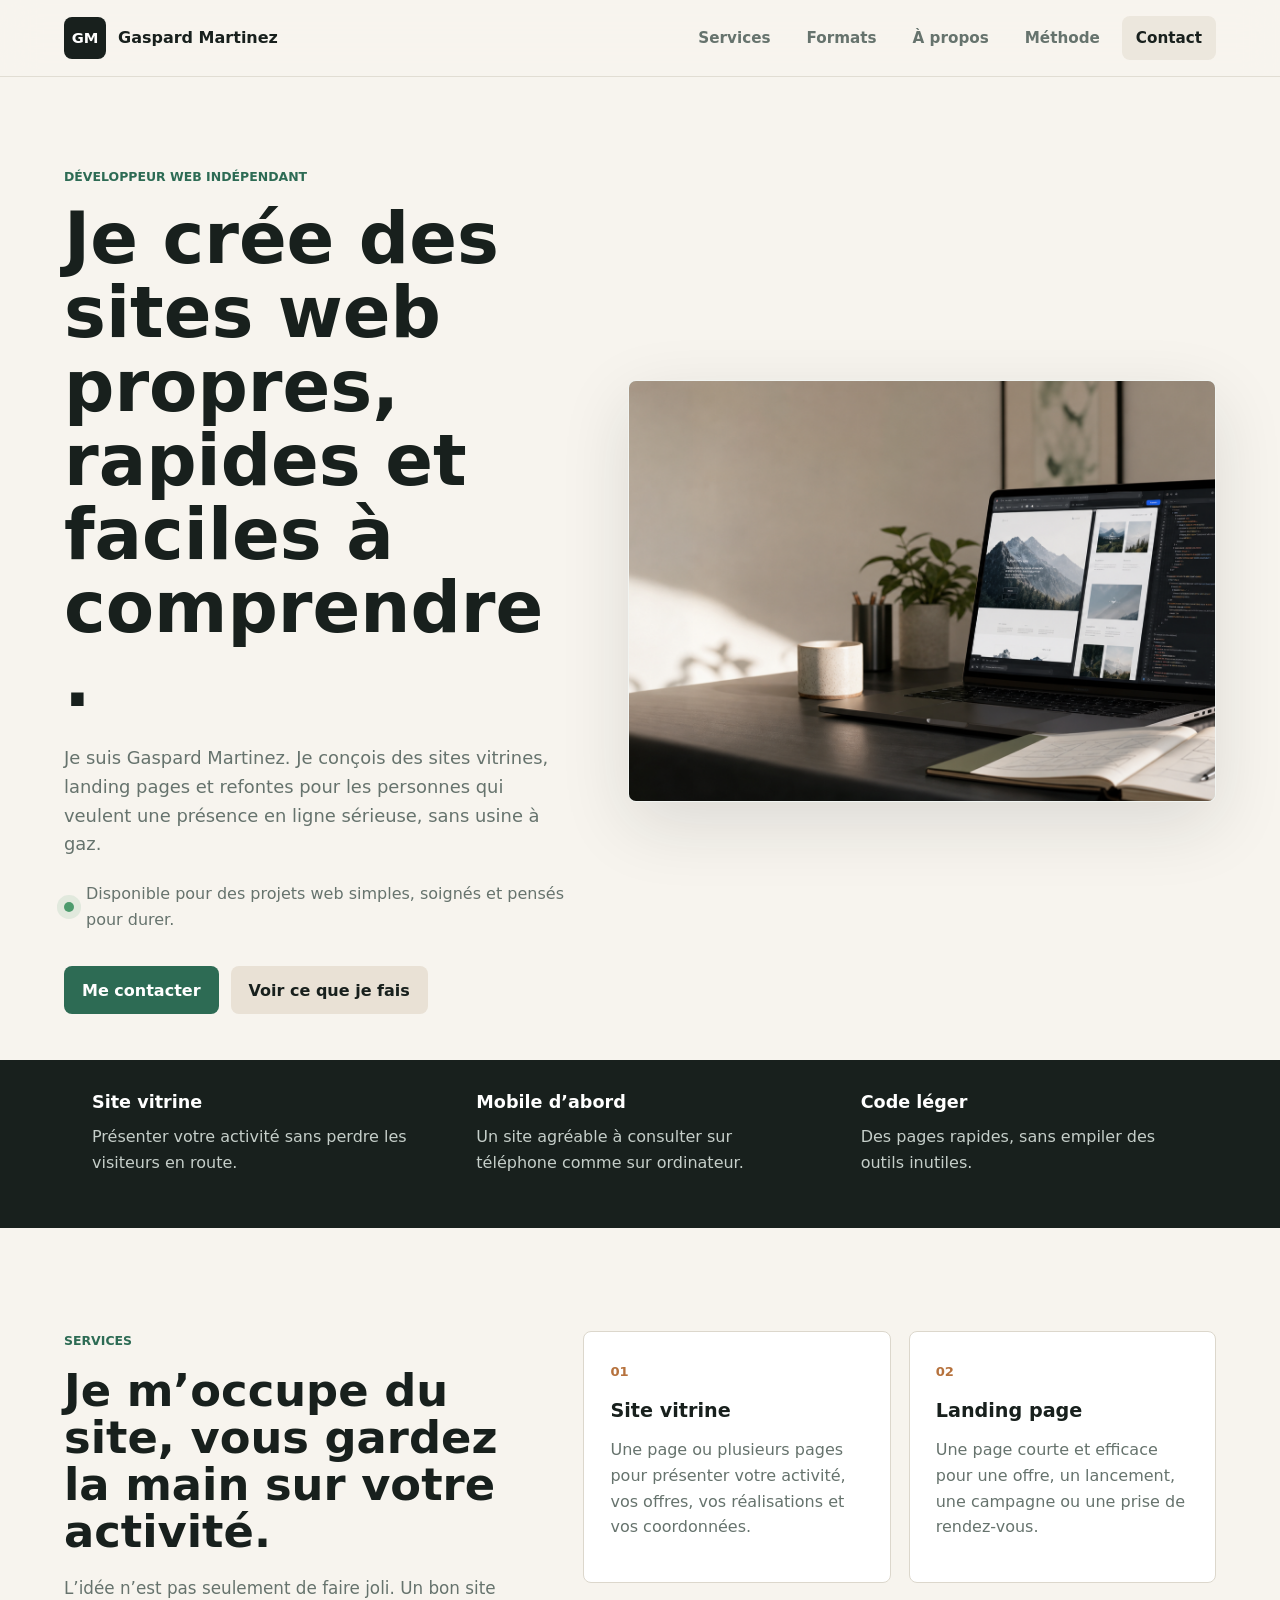
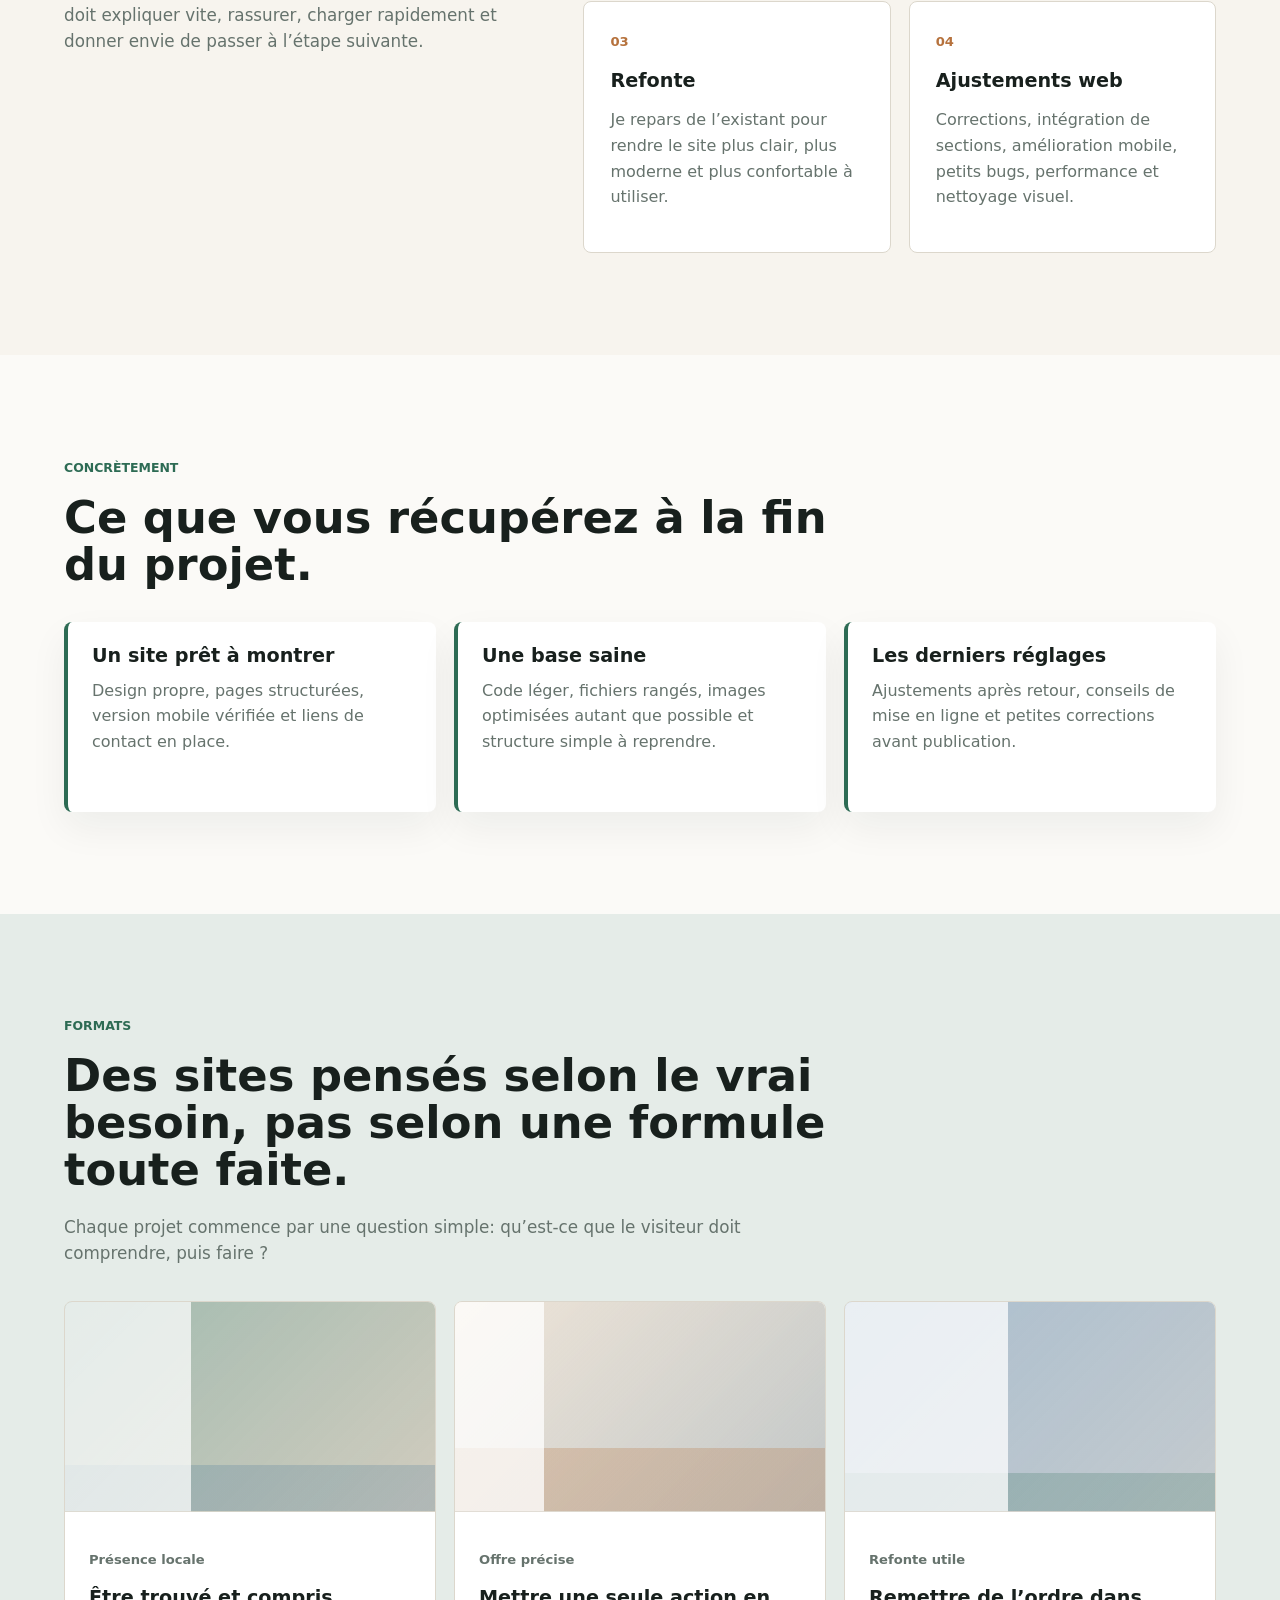
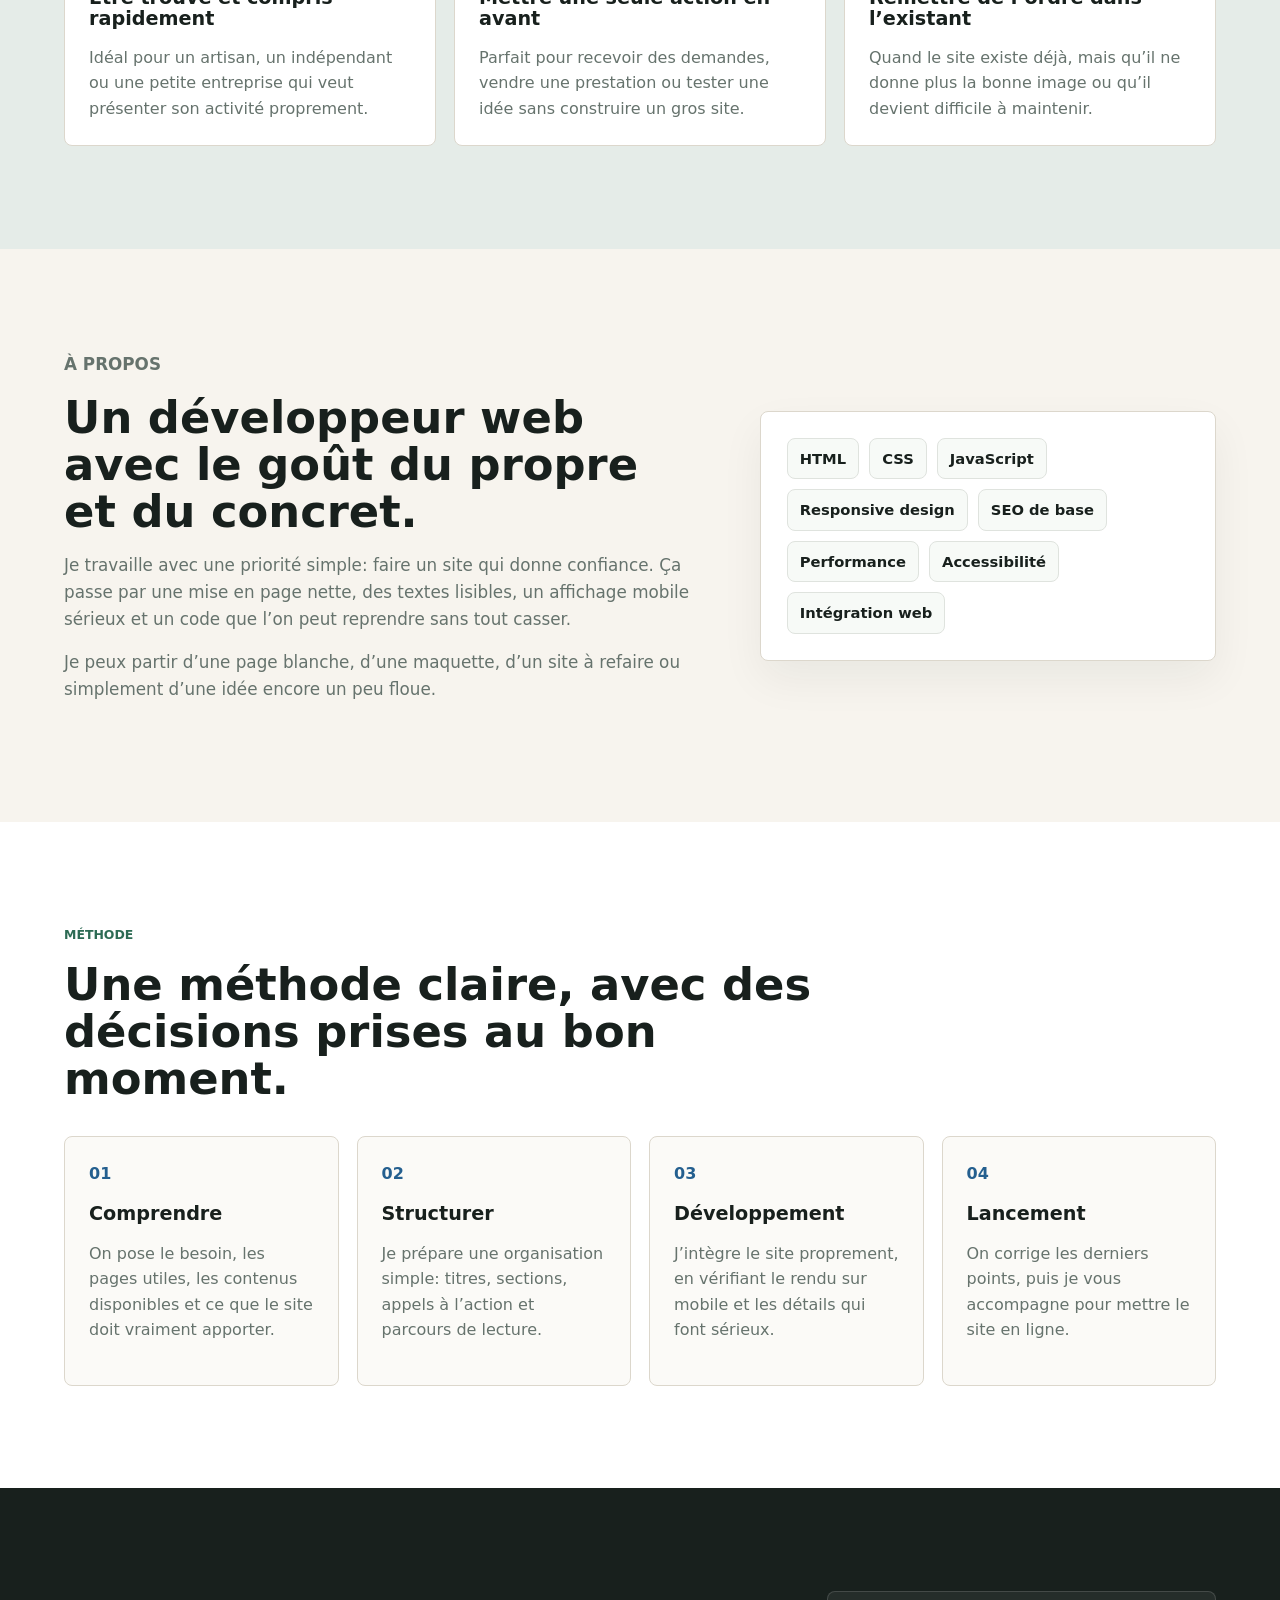
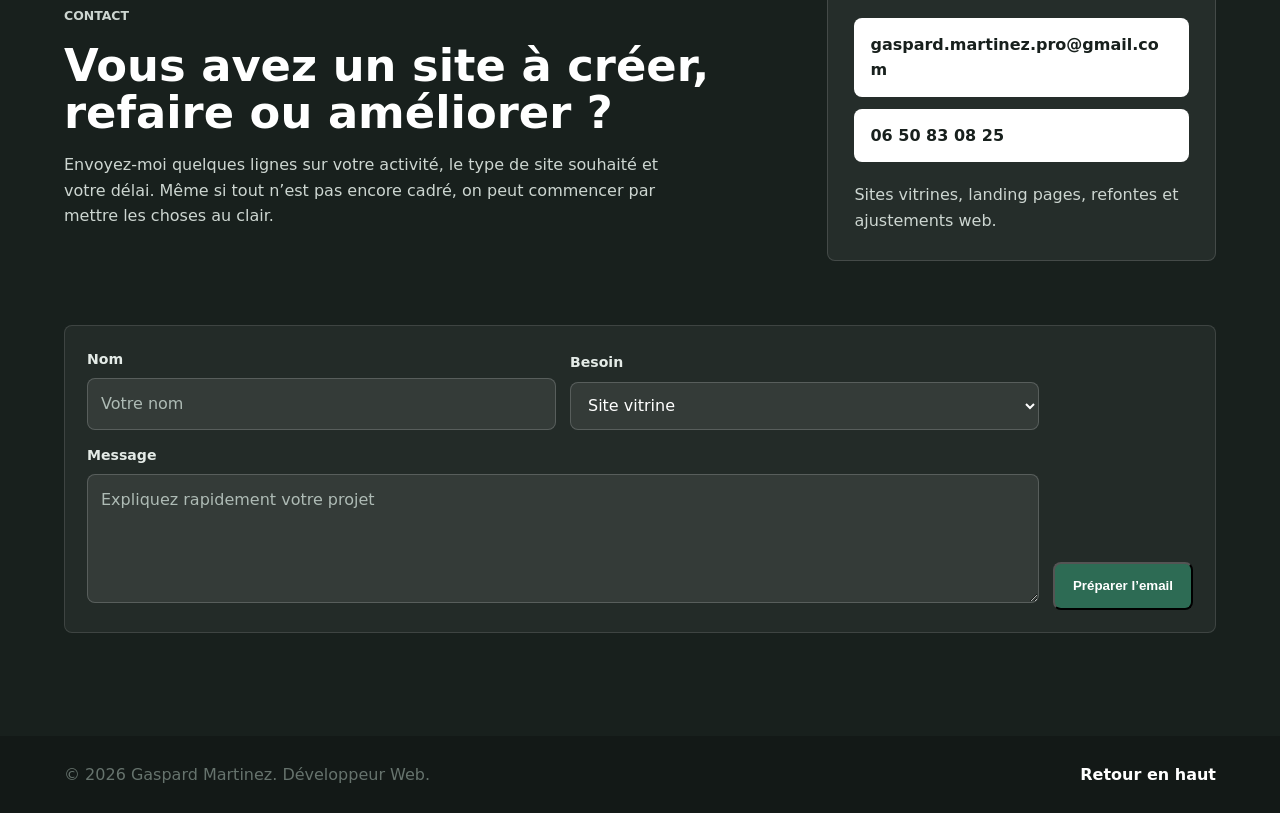
==== index.html @ bded9405 "Build polished portfolio site" ====
<!doctype html>
<html lang="fr">
  <head>
    <meta charset="utf-8" />
    <meta name="viewport" content="width=device-width, initial-scale=1" />
    <meta
      name="description"
      content="Gaspard Martinez, développeur web. Création de sites vitrines, landing pages et refontes de sites simples, rapides et soignés."
    />
    <meta name="theme-color" content="#18201d" />
    <meta property="og:title" content="Gaspard Martinez | Développeur Web" />
    <meta
      property="og:description"
      content="Création de sites vitrines, landing pages et refontes web propres, rapides et adaptées au mobile."
    />
    <meta property="og:type" content="website" />
    <meta property="og:image" content="assets/hero-workspace.png" />
    <title>Gaspard Martinez | Développeur Web</title>
    <link rel="icon" href="assets/favicon.svg" type="image/svg+xml" />
    <link rel="preload" href="assets/hero-workspace.png" as="image" />
    <link rel="stylesheet" href="styles.css" />
    <script type="application/ld+json">
      {
        "@context": "https://schema.org",
        "@type": "Person",
        "name": "Gaspard Martinez",
        "jobTitle": "Développeur web",
        "email": "gaspard.martinez.pro@gmail.com",
        "telephone": "+33650830825",
        "knowsAbout": ["Création de site web", "Site vitrine", "Landing page", "Refonte web", "Responsive design"]
      }
    </script>
  </head>
  <body>
    <a class="skip-link" href="#contenu">Aller au contenu</a>
    <header class="site-header" data-header>
      <a class="brand" href="#accueil" aria-label="Retour à l'accueil">
        <span class="brand-mark">GM</span>
        <span>Gaspard Martinez</span>
      </a>

      <button class="nav-toggle" type="button" aria-label="Ouvrir le menu" aria-expanded="false" data-nav-toggle>
        <span></span>
        <span></span>
      </button>

      <nav class="site-nav" data-nav>
        <a href="#services">Services</a>
        <a href="#formats">Formats</a>
        <a href="#apropos">À propos</a>
        <a href="#methode">Méthode</a>
        <a href="#contact">Contact</a>
      </nav>
    </header>

    <main id="contenu">
      <section class="hero" id="accueil">
        <div class="hero-content">
          <p class="eyebrow">Développeur web indépendant</p>
          <h1>Je crée des sites web propres, rapides et faciles à comprendre.</h1>
          <p class="hero-copy">
            Je suis Gaspard Martinez. Je conçois des sites vitrines, landing pages et refontes pour les personnes
            qui veulent une présence en ligne sérieuse, sans usine à gaz.
          </p>
          <div class="hero-note">
            <span></span>
            <p>Disponible pour des projets web simples, soignés et pensés pour durer.</p>
          </div>
          <div class="hero-actions" aria-label="Actions principales">
            <a class="button primary" href="mailto:gaspard.martinez.pro@gmail.com?subject=Projet%20de%20site%20web">Me contacter</a>
            <a class="button secondary" href="#services">Voir ce que je fais</a>
          </div>
        </div>

        <div class="hero-media" aria-label="Espace de travail web design">
          <img src="assets/hero-workspace.png" alt="Ordinateur affichant des maquettes de sites web modernes" />
        </div>
      </section>

      <section class="section intro-band" aria-label="Points forts">
        <div class="metric">
          <strong>Site vitrine</strong>
          <span>Présenter votre activité sans perdre les visiteurs en route.</span>
        </div>
        <div class="metric">
          <strong>Mobile d’abord</strong>
          <span>Un site agréable à consulter sur téléphone comme sur ordinateur.</span>
        </div>
        <div class="metric">
          <strong>Code léger</strong>
          <span>Des pages rapides, sans empiler des outils inutiles.</span>
        </div>
      </section>

      <section class="section split" id="services">
        <div>
          <p class="eyebrow">Services</p>
          <h2>Je m’occupe du site, vous gardez la main sur votre activité.</h2>
          <p class="section-copy">
            L’idée n’est pas seulement de faire joli. Un bon site doit expliquer vite, rassurer, charger rapidement
            et donner envie de passer à l’étape suivante.
          </p>
        </div>
        <div class="service-grid">
          <article class="card">
            <span class="card-number">01</span>
            <h3>Site vitrine</h3>
            <p>Une page ou plusieurs pages pour présenter votre activité, vos offres, vos réalisations et vos coordonnées.</p>
          </article>
          <article class="card">
            <span class="card-number">02</span>
            <h3>Landing page</h3>
            <p>Une page courte et efficace pour une offre, un lancement, une campagne ou une prise de rendez-vous.</p>
          </article>
          <article class="card">
            <span class="card-number">03</span>
            <h3>Refonte</h3>
            <p>Je repars de l’existant pour rendre le site plus clair, plus moderne et plus confortable à utiliser.</p>
          </article>
          <article class="card">
            <span class="card-number">04</span>
            <h3>Ajustements web</h3>
            <p>Corrections, intégration de sections, amélioration mobile, petits bugs, performance et nettoyage visuel.</p>
          </article>
        </div>
      </section>

      <section class="section deliverables-section" aria-label="Livrables">
        <div class="section-heading">
          <p class="eyebrow">Concrètement</p>
          <h2>Ce que vous récupérez à la fin du projet.</h2>
        </div>
        <div class="deliverables-grid">
          <article>
            <h3>Un site prêt à montrer</h3>
            <p>Design propre, pages structurées, version mobile vérifiée et liens de contact en place.</p>
          </article>
          <article>
            <h3>Une base saine</h3>
            <p>Code léger, fichiers rangés, images optimisées autant que possible et structure simple à reprendre.</p>
          </article>
          <article>
            <h3>Les derniers réglages</h3>
            <p>Ajustements après retour, conseils de mise en ligne et petites corrections avant publication.</p>
          </article>
        </div>
      </section>

      <section class="section projects-section" id="formats">
        <div class="section-heading">
          <p class="eyebrow">Formats</p>
          <h2>Des sites pensés selon le vrai besoin, pas selon une formule toute faite.</h2>
          <p class="section-copy">
            Chaque projet commence par une question simple: qu’est-ce que le visiteur doit comprendre, puis faire ?
          </p>
        </div>
        <div class="projects-grid">
          <article class="project-card">
            <div class="project-visual visual-site"></div>
            <div class="project-body">
              <p class="project-type">Présence locale</p>
              <h3>Être trouvé et compris rapidement</h3>
              <p>Idéal pour un artisan, un indépendant ou une petite entreprise qui veut présenter son activité proprement.</p>
            </div>
          </article>
          <article class="project-card">
            <div class="project-visual visual-shop"></div>
            <div class="project-body">
              <p class="project-type">Offre précise</p>
              <h3>Mettre une seule action en avant</h3>
              <p>Parfait pour recevoir des demandes, vendre une prestation ou tester une idée sans construire un gros site.</p>
            </div>
          </article>
          <article class="project-card">
            <div class="project-visual visual-redesign"></div>
            <div class="project-body">
              <p class="project-type">Refonte utile</p>
              <h3>Remettre de l’ordre dans l’existant</h3>
              <p>Quand le site existe déjà, mais qu’il ne donne plus la bonne image ou qu’il devient difficile à maintenir.</p>
            </div>
          </article>
        </div>
      </section>

      <section class="section about-section" id="apropos">
        <div class="about-copy">
          <p class="eyebrow">À propos</p>
          <h2>Un développeur web avec le goût du propre et du concret.</h2>
          <p>
            Je travaille avec une priorité simple: faire un site qui donne confiance. Ça passe par une mise en page
            nette, des textes lisibles, un affichage mobile sérieux et un code que l’on peut reprendre sans tout casser.
          </p>
          <p>
            Je peux partir d’une page blanche, d’une maquette, d’un site à refaire ou simplement d’une idée encore un peu floue.
          </p>
        </div>
        <div class="skills-panel" aria-label="Compétences web">
          <span>HTML</span>
          <span>CSS</span>
          <span>JavaScript</span>
          <span>Responsive design</span>
          <span>SEO de base</span>
          <span>Performance</span>
          <span>Accessibilité</span>
          <span>Intégration web</span>
        </div>
      </section>

      <section class="section process" id="methode">
        <div class="section-heading">
          <p class="eyebrow">Méthode</p>
          <h2>Une méthode claire, avec des décisions prises au bon moment.</h2>
        </div>
        <ol class="timeline">
          <li>
            <span>01</span>
            <div>
              <h3>Comprendre</h3>
              <p>On pose le besoin, les pages utiles, les contenus disponibles et ce que le site doit vraiment apporter.</p>
            </div>
          </li>
          <li>
            <span>02</span>
            <div>
              <h3>Structurer</h3>
              <p>Je prépare une organisation simple: titres, sections, appels à l’action et parcours de lecture.</p>
            </div>
          </li>
          <li>
            <span>03</span>
            <div>
              <h3>Développement</h3>
              <p>J’intègre le site proprement, en vérifiant le rendu sur mobile et les détails qui font sérieux.</p>
            </div>
          </li>
          <li>
            <span>04</span>
            <div>
              <h3>Lancement</h3>
              <p>On corrige les derniers points, puis je vous accompagne pour mettre le site en ligne.</p>
            </div>
          </li>
        </ol>
      </section>

      <section class="contact-section" id="contact">
        <div class="contact-copy">
          <p class="eyebrow">Contact</p>
          <h2>Vous avez un site à créer, refaire ou améliorer ?</h2>
          <p>
            Envoyez-moi quelques lignes sur votre activité, le type de site souhaité et votre délai. Même si tout n’est pas encore
            cadré, on peut commencer par mettre les choses au clair.
          </p>
        </div>
        <div class="contact-panel">
          <a href="mailto:gaspard.martinez.pro@gmail.com?subject=Projet%20de%20site%20web">gaspard.martinez.pro@gmail.com</a>
          <a href="tel:+33650830825">06 50 83 08 25</a>
          <p>Sites vitrines, landing pages, refontes et ajustements web.</p>
        </div>
        <form class="brief-form" data-brief-form>
          <div>
            <label for="brief-name">Nom</label>
            <input id="brief-name" name="name" type="text" autocomplete="name" placeholder="Votre nom" />
          </div>
          <div>
            <label for="brief-type">Besoin</label>
            <select id="brief-type" name="type">
              <option value="Site vitrine">Site vitrine</option>
              <option value="Landing page">Landing page</option>
              <option value="Refonte">Refonte</option>
              <option value="Ajustements web">Ajustements web</option>
            </select>
          </div>
          <div class="form-wide">
            <label for="brief-message">Message</label>
            <textarea id="brief-message" name="message" rows="4" placeholder="Expliquez rapidement votre projet"></textarea>
          </div>
          <button class="button primary" type="submit">Préparer l’email</button>
        </form>
      </section>
    </main>

    <footer class="site-footer">
      <p>© 2026 Gaspard Martinez. Développeur Web.</p>
      <a href="#accueil">Retour en haut</a>
    </footer>

    <script src="script.js"></script>
  </body>
</html>
---- styles.css ----
:root {
  --ink: #18201d;
  --muted: #66736d;
  --soft-muted: #8a958f;
  --paper: #f7f4ee;
  --surface: #ffffff;
  --line: #dcd7cc;
  --green: #2d6b54;
  --blue: #245f8f;
  --copper: #b6723d;
  --shadow: 0 22px 70px rgba(24, 32, 29, 0.12);
}

* {
  box-sizing: border-box;
}

html {
  scroll-behavior: smooth;
}

body {
  margin: 0;
  background: var(--paper);
  color: var(--ink);
  font-family:
    Inter, ui-sans-serif, system-ui, -apple-system, BlinkMacSystemFont, "Segoe UI", sans-serif;
  line-height: 1.6;
}

body.nav-open {
  overflow: hidden;
}

.skip-link {
  position: fixed;
  left: 16px;
  top: 12px;
  z-index: 100;
  padding: 10px 14px;
  border-radius: 8px;
  color: #fff;
  background: var(--ink);
  font-weight: 800;
  transform: translateY(-140%);
}

.skip-link:focus {
  transform: translateY(0);
}

img {
  display: block;
  max-width: 100%;
}

a {
  color: inherit;
  text-decoration: none;
}

.site-header {
  position: sticky;
  top: 0;
  z-index: 20;
  display: flex;
  align-items: center;
  justify-content: space-between;
  min-height: 74px;
  padding: 16px clamp(20px, 5vw, 72px);
  background: rgba(247, 244, 238, 0.88);
  border-bottom: 1px solid rgba(220, 215, 204, 0.8);
  backdrop-filter: blur(18px);
}

.brand,
.site-nav,
.hero-actions,
.contact-panel {
  display: flex;
  align-items: center;
}

.brand {
  gap: 12px;
  font-weight: 800;
}

.brand-mark {
  display: grid;
  place-items: center;
  width: 42px;
  height: 42px;
  color: #fff;
  background: var(--ink);
  border-radius: 8px;
  font-size: 0.92rem;
}

.site-nav {
  gap: 8px;
}

.site-nav a {
  padding: 10px 14px;
  border-radius: 8px;
  color: var(--muted);
  font-weight: 700;
  font-size: 0.95rem;
}

.site-nav a:hover,
.site-nav a.is-active {
  color: var(--ink);
  background: #ece7dd;
}

.nav-toggle {
  display: none;
  width: 44px;
  height: 44px;
  border: 1px solid var(--line);
  border-radius: 8px;
  background: var(--surface);
  cursor: pointer;
}

.nav-toggle span {
  display: block;
  width: 18px;
  height: 2px;
  margin: 5px auto;
  background: var(--ink);
}

.hero {
  display: grid;
  grid-template-columns: minmax(0, 0.92fr) minmax(340px, 1.08fr);
  gap: clamp(28px, 5vw, 72px);
  align-items: center;
  min-height: calc(100vh - 74px);
  padding: clamp(42px, 7vw, 92px) clamp(20px, 5vw, 72px) 46px;
}

.hero-content {
  max-width: 760px;
}

.eyebrow {
  margin: 0 0 16px;
  color: var(--green);
  font-size: 0.78rem;
  font-weight: 900;
  letter-spacing: 0;
  text-transform: uppercase;
}

h1,
h2,
h3,
p {
  overflow-wrap: anywhere;
}

h1,
h2,
h3 {
  margin: 0;
  line-height: 1.05;
}

h1 {
  max-width: 760px;
  font-size: clamp(2.35rem, 5.5vw, 5.65rem);
}

h2 {
  font-size: clamp(2rem, 3.5vw, 3.65rem);
}

h3 {
  font-size: 1.2rem;
}

.hero-copy {
  max-width: 640px;
  margin: 24px 0 0;
  color: var(--muted);
  font-size: 1.12rem;
}

.hero-note {
  display: flex;
  align-items: center;
  gap: 12px;
  max-width: 560px;
  margin-top: 22px;
  color: var(--muted);
}

.hero-note span {
  flex: 0 0 auto;
  width: 10px;
  height: 10px;
  border-radius: 50%;
  background: #4d9b6d;
  box-shadow: 0 0 0 7px rgba(77, 155, 109, 0.13);
}

.hero-note p {
  margin: 0;
}

.hero-actions {
  flex-wrap: wrap;
  gap: 12px;
  margin-top: 34px;
}

.button {
  display: inline-flex;
  align-items: center;
  justify-content: center;
  min-height: 48px;
  padding: 13px 18px;
  border-radius: 8px;
  font-weight: 800;
  line-height: 1.2;
}

.button.primary {
  color: #fff;
  background: var(--green);
}

.button.secondary {
  color: var(--ink);
  background: #e9e1d5;
}

.button:hover {
  transform: translateY(-1px);
}

.button:focus-visible,
.site-nav a:focus-visible,
.contact-panel a:focus-visible,
.site-footer a:focus-visible,
.nav-toggle:focus-visible {
  outline: 3px solid rgba(36, 95, 143, 0.45);
  outline-offset: 3px;
}

.hero-media {
  position: relative;
  overflow: hidden;
  min-height: 420px;
  border: 1px solid rgba(255, 255, 255, 0.68);
  border-radius: 8px;
  box-shadow: var(--shadow);
  background: #d5ddd3;
}

.hero-media img {
  width: 100%;
  height: 100%;
  min-height: 420px;
  object-fit: cover;
}

.section {
  padding: clamp(64px, 8vw, 112px) clamp(20px, 5vw, 72px);
}

.intro-band {
  display: grid;
  grid-template-columns: repeat(3, 1fr);
  gap: 1px;
  padding-top: 0;
  padding-bottom: 0;
  background: var(--ink);
}

.metric {
  min-height: 168px;
  padding: 28px;
  background: var(--ink);
  color: #fff;
}

.metric strong {
  display: block;
  margin-bottom: 8px;
  font-size: 1.1rem;
}

.metric span {
  color: #c5cec9;
}

.split {
  display: grid;
  grid-template-columns: minmax(0, 0.72fr) minmax(0, 1fr);
  gap: clamp(28px, 5vw, 76px);
  align-items: start;
}

.section-copy {
  max-width: 680px;
  margin: 20px 0 0;
  color: var(--muted);
  font-size: 1.05rem;
}

.service-grid,
.projects-grid {
  display: grid;
  gap: 18px;
}

.service-grid {
  grid-template-columns: repeat(2, minmax(0, 1fr));
}

.card,
.project-card {
  border: 1px solid var(--line);
  border-radius: 8px;
  background: var(--surface);
}

.card {
  min-height: 230px;
  padding: 26px;
  transition:
    transform 180ms ease,
    border-color 180ms ease,
    box-shadow 180ms ease;
}

.card:hover,
.project-card:hover {
  transform: translateY(-3px);
  border-color: rgba(45, 107, 84, 0.28);
  box-shadow: 0 18px 44px rgba(24, 32, 29, 0.08);
}

.card-number,
.project-type {
  color: var(--copper);
  font-size: 0.82rem;
  font-weight: 900;
}

.card h3,
.timeline h3,
.project-card h3 {
  margin-top: 18px;
}

.card p,
.project-card p,
.timeline p,
.contact-copy p,
.contact-panel p {
  color: var(--muted);
}

.section-heading {
  max-width: 820px;
  margin-bottom: 34px;
}

.projects-section {
  background: #e5ece8;
}

.deliverables-section {
  background: #fbfaf7;
}

.deliverables-grid {
  display: grid;
  grid-template-columns: repeat(3, minmax(0, 1fr));
  gap: 18px;
}

.deliverables-grid article {
  min-height: 190px;
  padding: 24px;
  border-left: 4px solid var(--green);
  border-radius: 8px;
  background: var(--surface);
  box-shadow: 0 16px 38px rgba(24, 32, 29, 0.06);
}

.deliverables-grid h3 {
  margin-bottom: 12px;
}

.deliverables-grid p {
  margin: 0;
  color: var(--muted);
}

.projects-grid {
  grid-template-columns: repeat(3, minmax(0, 1fr));
}

.project-card {
  overflow: hidden;
  transition:
    transform 180ms ease,
    border-color 180ms ease,
    box-shadow 180ms ease;
}

.project-visual {
  min-height: 210px;
  border-bottom: 1px solid rgba(220, 215, 204, 0.78);
  background-color: #d7e0db;
  background-image:
    linear-gradient(90deg, rgba(255, 255, 255, 0.72) 0 34%, transparent 34%),
    linear-gradient(0deg, rgba(36, 95, 143, 0.18) 0 22%, transparent 22%),
    linear-gradient(135deg, rgba(45, 107, 84, 0.32), rgba(182, 114, 61, 0.18));
}

.visual-shop {
  background-color: #efe5d8;
  background-image:
    linear-gradient(90deg, rgba(255, 255, 255, 0.76) 0 24%, transparent 24%),
    linear-gradient(0deg, rgba(182, 114, 61, 0.26) 0 30%, transparent 30%),
    linear-gradient(135deg, rgba(239, 229, 216, 0.7), rgba(36, 95, 143, 0.22));
}

.visual-redesign {
  background-color: #dce2e7;
  background-image:
    linear-gradient(90deg, rgba(255, 255, 255, 0.75) 0 44%, transparent 44%),
    linear-gradient(0deg, rgba(45, 107, 84, 0.22) 0 18%, transparent 18%),
    linear-gradient(135deg, rgba(36, 95, 143, 0.28), rgba(24, 32, 29, 0.12));
}

.project-body {
  padding: 24px;
}

.project-body p {
  margin-bottom: 0;
}

.about-section {
  display: grid;
  grid-template-columns: minmax(0, 0.9fr) minmax(320px, 0.65fr);
  gap: clamp(28px, 5vw, 76px);
  align-items: center;
  background: var(--paper);
}

.about-copy p {
  max-width: 760px;
  color: var(--muted);
  font-size: 1.05rem;
}

.skills-panel {
  display: flex;
  flex-wrap: wrap;
  gap: 10px;
  align-content: flex-start;
  padding: 26px;
  border: 1px solid var(--line);
  border-radius: 8px;
  background: var(--surface);
  box-shadow: 0 18px 44px rgba(24, 32, 29, 0.06);
}

.skills-panel span {
  display: inline-flex;
  align-items: center;
  min-height: 38px;
  padding: 8px 12px;
  border: 1px solid #dfe3de;
  border-radius: 8px;
  color: var(--ink);
  background: #f7faf7;
  font-weight: 800;
  font-size: 0.92rem;
}

.process {
  background: var(--surface);
}

.timeline {
  display: grid;
  grid-template-columns: repeat(4, 1fr);
  gap: 18px;
  padding: 0;
  margin: 0;
  list-style: none;
}

.timeline li {
  min-height: 250px;
  padding: 24px;
  border: 1px solid var(--line);
  border-radius: 8px;
  background: #fbfaf7;
}

.timeline span {
  color: var(--blue);
  font-weight: 900;
}

.contact-section {
  display: grid;
  grid-template-columns: minmax(0, 0.9fr) minmax(320px, 0.5fr);
  gap: clamp(28px, 5vw, 72px);
  align-items: center;
  padding: clamp(64px, 8vw, 112px) clamp(20px, 5vw, 72px);
  color: #fff;
  background: var(--ink);
}

.contact-copy h2 {
  max-width: 760px;
}

.contact-copy p {
  max-width: 640px;
  color: #cdd6d1;
}

.contact-panel {
  flex-direction: column;
  align-items: stretch;
  gap: 12px;
  padding: 26px;
  border: 1px solid rgba(255, 255, 255, 0.14);
  border-radius: 8px;
  background: rgba(255, 255, 255, 0.06);
}

.contact-panel a {
  display: block;
  padding: 14px 16px;
  border-radius: 8px;
  background: #fff;
  color: var(--ink);
  font-weight: 900;
  overflow-wrap: anywhere;
  transition:
    transform 180ms ease,
    background 180ms ease;
}

.contact-panel a:hover {
  transform: translateX(3px);
  background: #eef5f0;
}

.contact-panel p {
  margin: 8px 0 0;
  color: #cdd6d1;
}

.brief-form {
  grid-column: 1 / -1;
  display: grid;
  grid-template-columns: minmax(0, 1fr) minmax(0, 1fr) auto;
  gap: 14px;
  align-items: end;
  padding: 22px;
  border: 1px solid rgba(255, 255, 255, 0.12);
  border-radius: 8px;
  background: rgba(255, 255, 255, 0.05);
}

.brief-form label {
  display: block;
  margin-bottom: 8px;
  color: #e4ebe7;
  font-size: 0.88rem;
  font-weight: 800;
}

.brief-form input,
.brief-form select,
.brief-form textarea {
  width: 100%;
  min-height: 48px;
  padding: 12px 13px;
  border: 1px solid rgba(255, 255, 255, 0.18);
  border-radius: 8px;
  color: #fff;
  background: rgba(255, 255, 255, 0.08);
  font: inherit;
}

.brief-form select option {
  color: var(--ink);
}

.brief-form textarea {
  resize: vertical;
}

.brief-form input::placeholder,
.brief-form textarea::placeholder {
  color: #aebbb5;
}

.brief-form input:focus,
.brief-form select:focus,
.brief-form textarea:focus {
  outline: 3px solid rgba(77, 155, 109, 0.38);
  outline-offset: 2px;
}

.form-wide {
  grid-column: 1 / 3;
}

.site-footer {
  display: flex;
  justify-content: space-between;
  gap: 18px;
  padding: 26px clamp(20px, 5vw, 72px);
  color: var(--muted);
  background: #131917;
}

.site-footer p {
  margin: 0;
}

.site-footer a {
  color: #fff;
  font-weight: 800;
}

@media (max-width: 980px) {
  .hero,
  .split,
  .about-section,
  .contact-section {
    grid-template-columns: 1fr;
  }

  .hero {
    min-height: auto;
  }

  .hero-media {
    min-height: 340px;
  }

  .hero-media img {
    min-height: 340px;
  }

  .intro-band,
  .projects-grid,
  .deliverables-grid,
  .timeline {
    grid-template-columns: 1fr;
  }

  .about-section {
    align-items: start;
  }
}

@media (max-width: 760px) {
  .site-header {
    min-height: 68px;
  }

  .nav-toggle {
    display: block;
  }

  .site-nav {
    position: fixed;
    inset: 68px 16px auto;
    display: grid;
    gap: 6px;
    padding: 12px;
    border: 1px solid var(--line);
    border-radius: 8px;
    background: var(--surface);
    box-shadow: var(--shadow);
    transform: translateY(-12px);
    opacity: 0;
    pointer-events: none;
  }

  body.nav-open .site-nav {
    transform: translateY(0);
    opacity: 1;
    pointer-events: auto;
  }

  .site-nav a {
    padding: 13px 14px;
  }

  .service-grid {
    grid-template-columns: 1fr;
  }

  .hero {
    padding-top: 34px;
  }

  h1 {
    font-size: 2.55rem;
  }

  h2 {
    font-size: 2.05rem;
  }

  .site-footer {
    flex-direction: column;
  }

  .contact-panel {
    padding: 18px;
  }

  .brief-form {
    grid-template-columns: 1fr;
  }

  .form-wide {
    grid-column: auto;
  }
}

@media (prefers-reduced-motion: reduce) {
  *,
  *::before,
  *::after {
    scroll-behavior: auto !important;
    transition: none !important;
  }
}
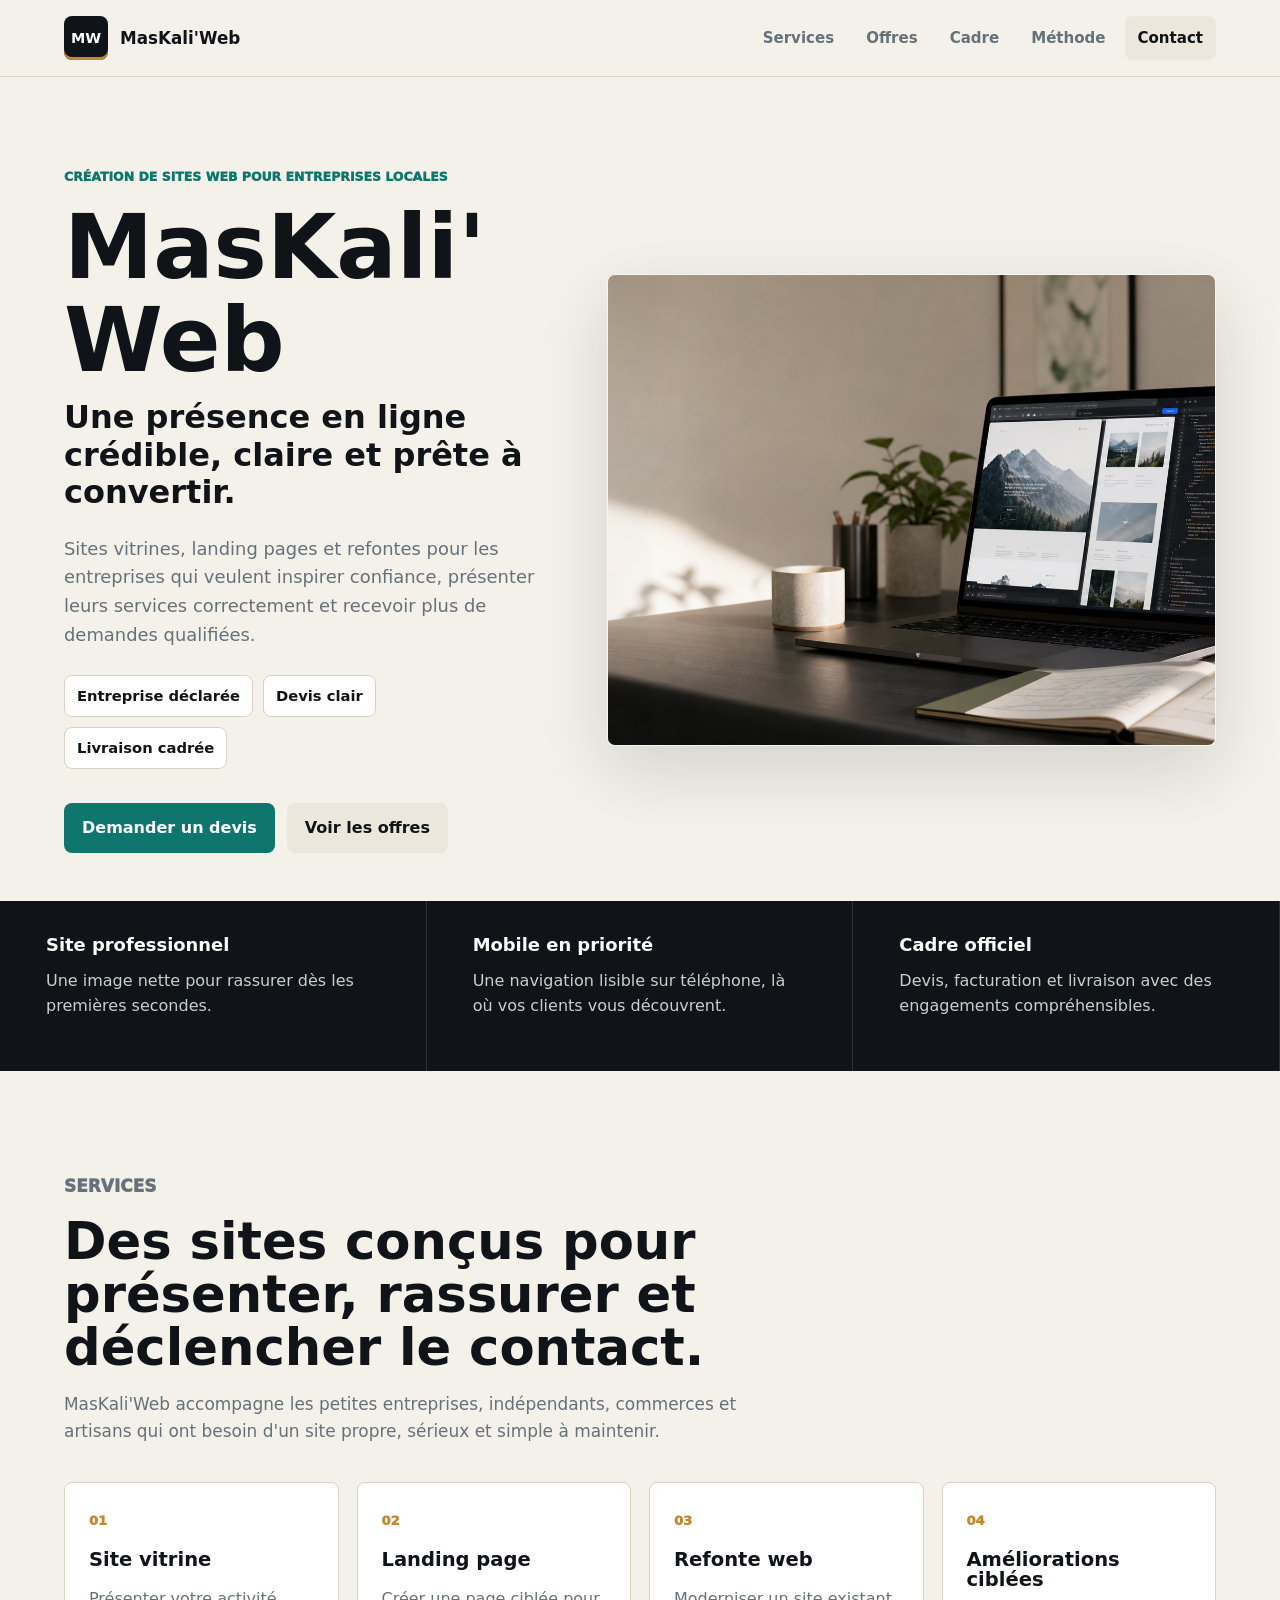
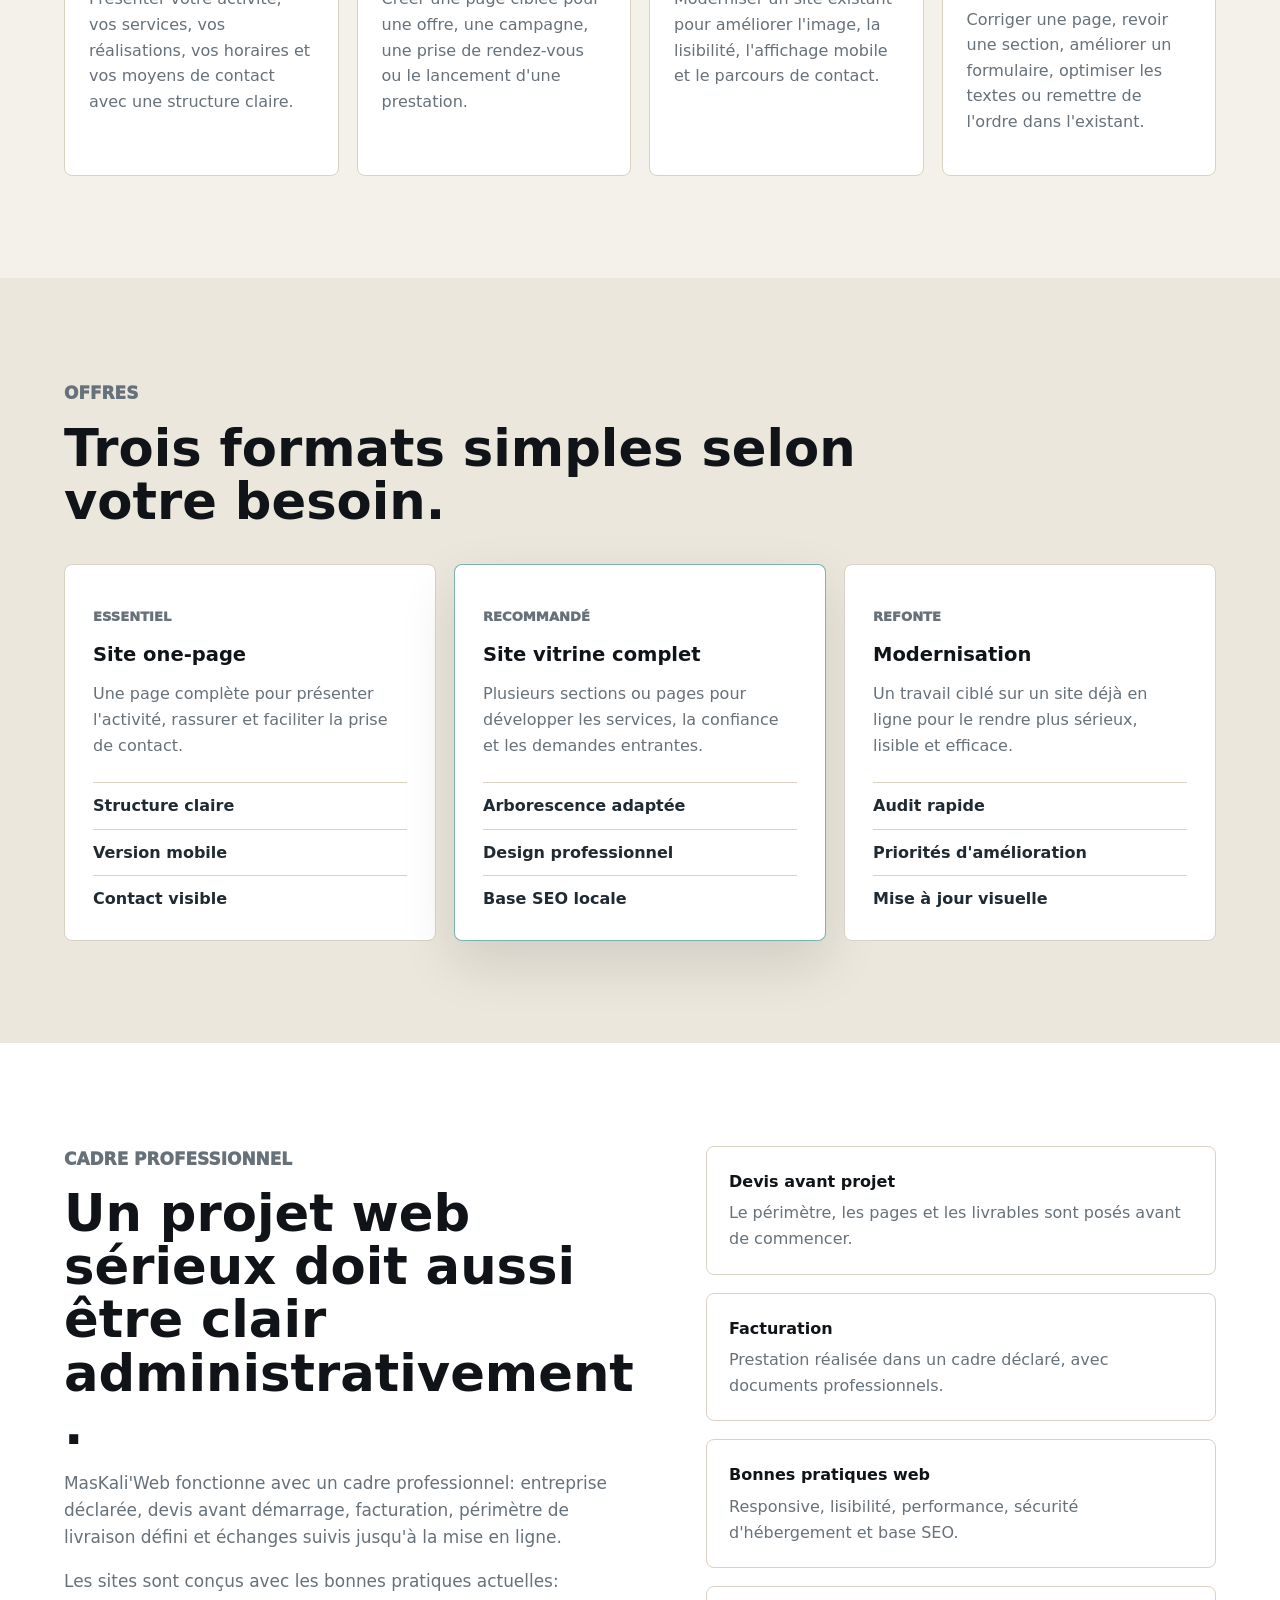
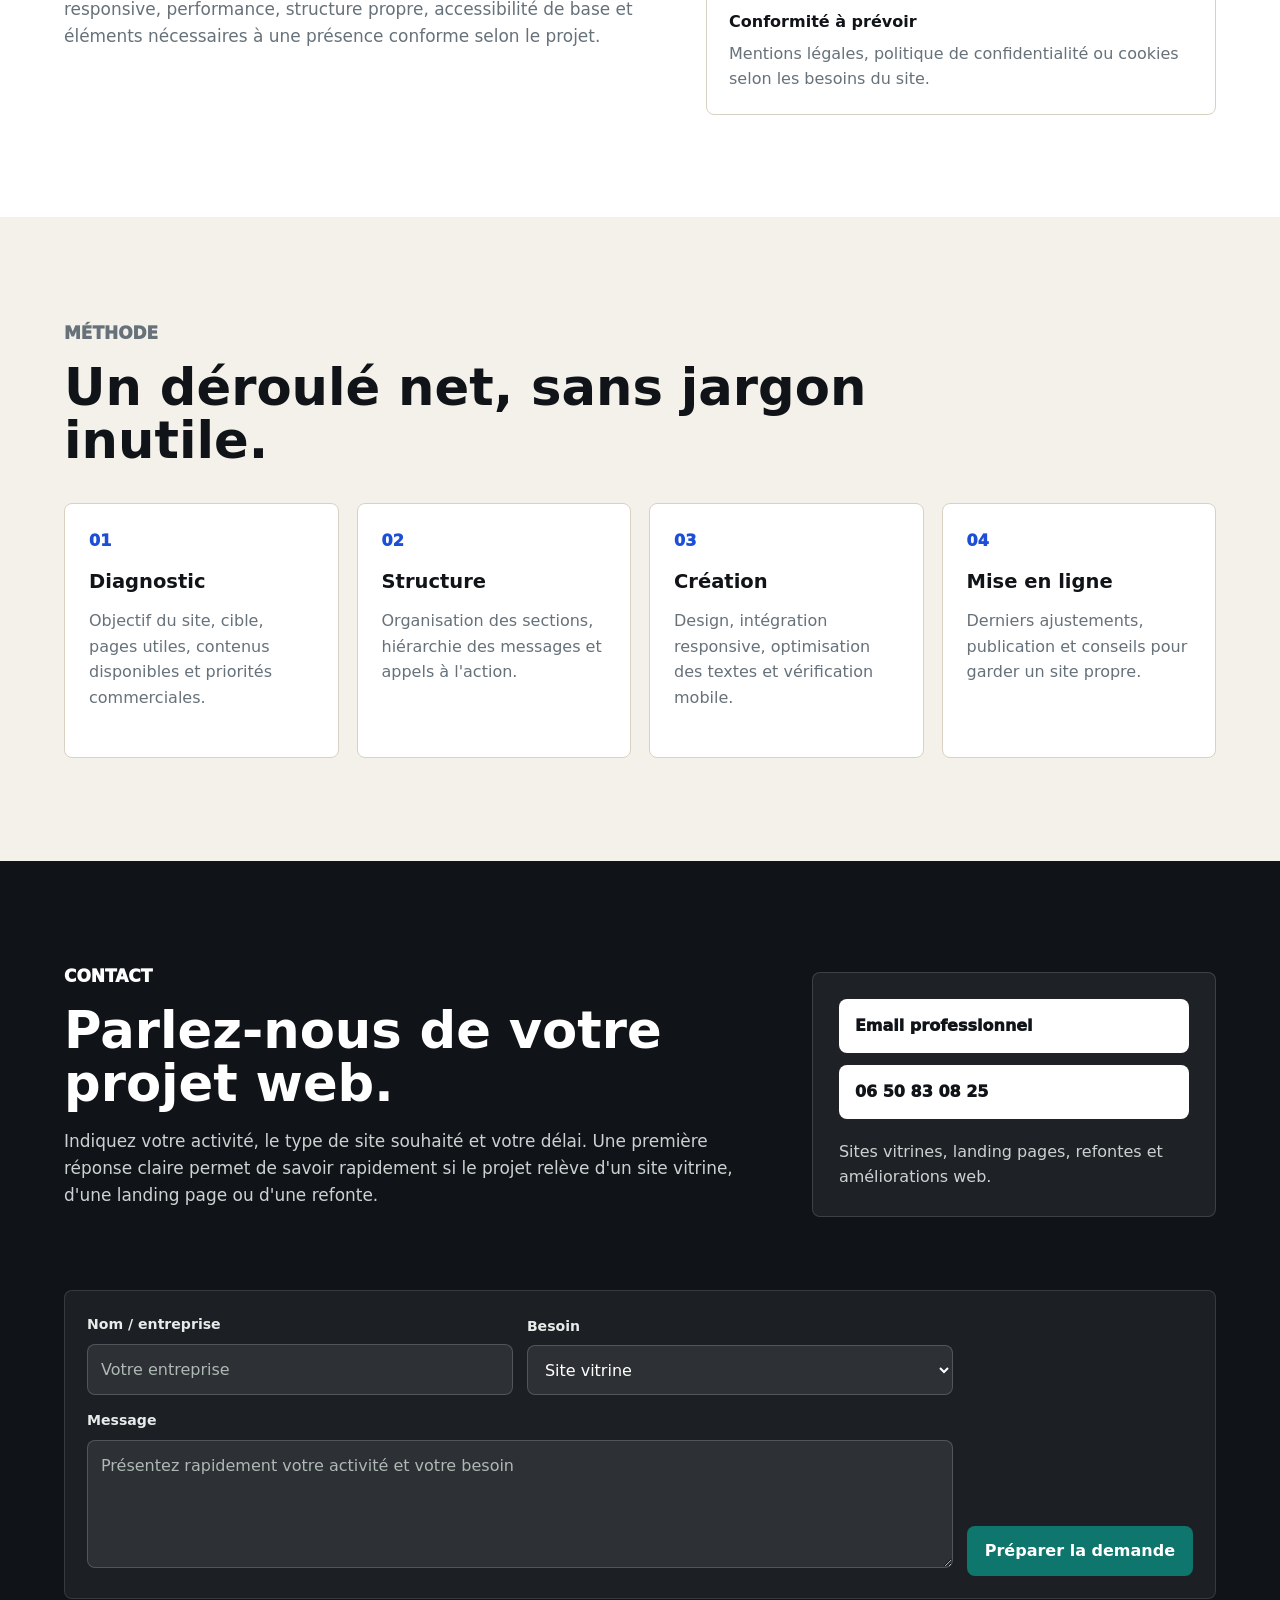
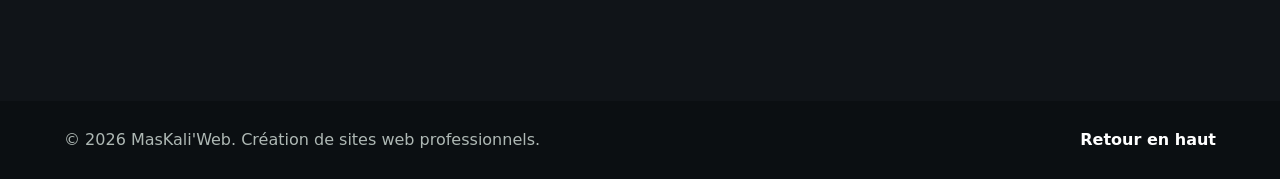
==== commit d7769a7d: "Rebrand site as MasKali Web" ====
--- a/index.html
+++ b/index.html
@@ -5,38 +5,40 @@
     <meta name="viewport" content="width=device-width, initial-scale=1" />
     <meta
       name="description"
-      content="Gaspard Martinez, développeur web. Création de sites vitrines, landing pages et refontes de sites simples, rapides et soignés."
+      content="MasKali'Web accompagne les petites entreprises dans la création de sites vitrines, landing pages et refontes web professionnelles."
     />
-    <meta name="theme-color" content="#18201d" />
-    <meta property="og:title" content="Gaspard Martinez | Développeur Web" />
+    <meta name="theme-color" content="#101418" />
+    <meta property="og:title" content="MasKali'Web | Création de sites web professionnels" />
     <meta
       property="og:description"
-      content="Création de sites vitrines, landing pages et refontes web propres, rapides et adaptées au mobile."
+      content="Sites vitrines, landing pages et refontes web pour entreprises locales, avec un cadre professionnel clair."
     />
     <meta property="og:type" content="website" />
     <meta property="og:image" content="assets/hero-workspace.png" />
-    <title>Gaspard Martinez | Développeur Web</title>
+    <title>MasKali'Web | Création de sites web professionnels</title>
     <link rel="icon" href="assets/favicon.svg" type="image/svg+xml" />
     <link rel="preload" href="assets/hero-workspace.png" as="image" />
     <link rel="stylesheet" href="styles.css" />
     <script type="application/ld+json">
       {
         "@context": "https://schema.org",
-        "@type": "Person",
-        "name": "Gaspard Martinez",
-        "jobTitle": "Développeur web",
+        "@type": "Organization",
+        "name": "MasKali'Web",
         "email": "gaspard.martinez.pro@gmail.com",
         "telephone": "+33650830825",
-        "knowsAbout": ["Création de site web", "Site vitrine", "Landing page", "Refonte web", "Responsive design"]
+        "areaServed": "France",
+        "description": "Création de sites vitrines, landing pages et refontes web pour petites entreprises.",
+        "sameAs": ["https://maskaliii.github.io/gaspard-martinez-portfolio/"]
       }
     </script>
   </head>
   <body>
     <a class="skip-link" href="#contenu">Aller au contenu</a>
+
     <header class="site-header" data-header>
-      <a class="brand" href="#accueil" aria-label="Retour à l'accueil">
-        <span class="brand-mark">GM</span>
-        <span>Gaspard Martinez</span>
+      <a class="brand" href="#accueil" aria-label="MasKali'Web - accueil">
+        <span class="brand-mark">MW</span>
+        <span>MasKali'Web</span>
       </a>
 
       <button class="nav-toggle" type="button" aria-label="Ouvrir le menu" aria-expanded="false" data-nav-toggle>
@@ -46,8 +48,8 @@
 
       <nav class="site-nav" data-nav>
         <a href="#services">Services</a>
-        <a href="#formats">Formats</a>
-        <a href="#apropos">À propos</a>
+        <a href="#offres">Offres</a>
+        <a href="#cadre">Cadre</a>
         <a href="#methode">Méthode</a>
         <a href="#contact">Contact</a>
       </nav>
@@ -56,189 +58,174 @@
     <main id="contenu">
       <section class="hero" id="accueil">
         <div class="hero-content">
-          <p class="eyebrow">Développeur web indépendant</p>
-          <h1>Je crée des sites web propres, rapides et faciles à comprendre.</h1>
+          <p class="eyebrow">Création de sites web pour entreprises locales</p>
+          <h1>MasKali'Web</h1>
+          <p class="hero-statement">Une présence en ligne crédible, claire et prête à convertir.</p>
           <p class="hero-copy">
-            Je suis Gaspard Martinez. Je conçois des sites vitrines, landing pages et refontes pour les personnes
-            qui veulent une présence en ligne sérieuse, sans usine à gaz.
-          </p>
-          <div class="hero-note">
-            <span></span>
-            <p>Disponible pour des projets web simples, soignés et pensés pour durer.</p>
+            Sites vitrines, landing pages et refontes pour les entreprises qui veulent inspirer confiance,
+            présenter leurs services correctement et recevoir plus de demandes qualifiées.
+          </p>
+          <div class="trust-row" aria-label="Garanties principales">
+            <span>Entreprise déclarée</span>
+            <span>Devis clair</span>
+            <span>Livraison cadrée</span>
           </div>
           <div class="hero-actions" aria-label="Actions principales">
-            <a class="button primary" href="mailto:gaspard.martinez.pro@gmail.com?subject=Projet%20de%20site%20web">Me contacter</a>
-            <a class="button secondary" href="#services">Voir ce que je fais</a>
+            <a class="button primary" href="mailto:gaspard.martinez.pro@gmail.com?subject=Projet%20site%20web%20-%20MasKali%27Web">Demander un devis</a>
+            <a class="button secondary" href="#offres">Voir les offres</a>
           </div>
         </div>
 
         <div class="hero-media" aria-label="Espace de travail web design">
-          <img src="assets/hero-workspace.png" alt="Ordinateur affichant des maquettes de sites web modernes" />
-        </div>
-      </section>
-
-      <section class="section intro-band" aria-label="Points forts">
-        <div class="metric">
-          <strong>Site vitrine</strong>
-          <span>Présenter votre activité sans perdre les visiteurs en route.</span>
-        </div>
-        <div class="metric">
-          <strong>Mobile d’abord</strong>
-          <span>Un site agréable à consulter sur téléphone comme sur ordinateur.</span>
-        </div>
-        <div class="metric">
-          <strong>Code léger</strong>
-          <span>Des pages rapides, sans empiler des outils inutiles.</span>
-        </div>
-      </section>
-
-      <section class="section split" id="services">
+          <img src="assets/hero-workspace.png" alt="Ordinateur affichant des interfaces de site web modernes" />
+        </div>
+      </section>
+
+      <section class="proof-band" aria-label="Engagements MasKali'Web">
         <div>
+          <strong>Site professionnel</strong>
+          <span>Une image nette pour rassurer dès les premières secondes.</span>
+        </div>
+        <div>
+          <strong>Mobile en priorité</strong>
+          <span>Une navigation lisible sur téléphone, là où vos clients vous découvrent.</span>
+        </div>
+        <div>
+          <strong>Cadre officiel</strong>
+          <span>Devis, facturation et livraison avec des engagements compréhensibles.</span>
+        </div>
+      </section>
+
+      <section class="section services-section" id="services">
+        <div class="section-heading">
           <p class="eyebrow">Services</p>
-          <h2>Je m’occupe du site, vous gardez la main sur votre activité.</h2>
-          <p class="section-copy">
-            L’idée n’est pas seulement de faire joli. Un bon site doit expliquer vite, rassurer, charger rapidement
-            et donner envie de passer à l’étape suivante.
+          <h2>Des sites conçus pour présenter, rassurer et déclencher le contact.</h2>
+          <p>
+            MasKali'Web accompagne les petites entreprises, indépendants, commerces et artisans qui ont besoin
+            d'un site propre, sérieux et simple à maintenir.
           </p>
         </div>
         <div class="service-grid">
           <article class="card">
             <span class="card-number">01</span>
             <h3>Site vitrine</h3>
-            <p>Une page ou plusieurs pages pour présenter votre activité, vos offres, vos réalisations et vos coordonnées.</p>
+            <p>Présenter votre activité, vos services, vos réalisations, vos horaires et vos moyens de contact avec une structure claire.</p>
           </article>
           <article class="card">
             <span class="card-number">02</span>
             <h3>Landing page</h3>
-            <p>Une page courte et efficace pour une offre, un lancement, une campagne ou une prise de rendez-vous.</p>
+            <p>Créer une page ciblée pour une offre, une campagne, une prise de rendez-vous ou le lancement d'une prestation.</p>
           </article>
           <article class="card">
             <span class="card-number">03</span>
-            <h3>Refonte</h3>
-            <p>Je repars de l’existant pour rendre le site plus clair, plus moderne et plus confortable à utiliser.</p>
+            <h3>Refonte web</h3>
+            <p>Moderniser un site existant pour améliorer l'image, la lisibilité, l'affichage mobile et le parcours de contact.</p>
           </article>
           <article class="card">
             <span class="card-number">04</span>
-            <h3>Ajustements web</h3>
-            <p>Corrections, intégration de sections, amélioration mobile, petits bugs, performance et nettoyage visuel.</p>
-          </article>
-        </div>
-      </section>
-
-      <section class="section deliverables-section" aria-label="Livrables">
+            <h3>Améliorations ciblées</h3>
+            <p>Corriger une page, revoir une section, améliorer un formulaire, optimiser les textes ou remettre de l'ordre dans l'existant.</p>
+          </article>
+        </div>
+      </section>
+
+      <section class="section offers-section" id="offres">
         <div class="section-heading">
-          <p class="eyebrow">Concrètement</p>
-          <h2>Ce que vous récupérez à la fin du projet.</h2>
-        </div>
-        <div class="deliverables-grid">
-          <article>
-            <h3>Un site prêt à montrer</h3>
-            <p>Design propre, pages structurées, version mobile vérifiée et liens de contact en place.</p>
-          </article>
-          <article>
-            <h3>Une base saine</h3>
-            <p>Code léger, fichiers rangés, images optimisées autant que possible et structure simple à reprendre.</p>
-          </article>
-          <article>
-            <h3>Les derniers réglages</h3>
-            <p>Ajustements après retour, conseils de mise en ligne et petites corrections avant publication.</p>
-          </article>
-        </div>
-      </section>
-
-      <section class="section projects-section" id="formats">
-        <div class="section-heading">
-          <p class="eyebrow">Formats</p>
-          <h2>Des sites pensés selon le vrai besoin, pas selon une formule toute faite.</h2>
-          <p class="section-copy">
-            Chaque projet commence par une question simple: qu’est-ce que le visiteur doit comprendre, puis faire ?
-          </p>
-        </div>
-        <div class="projects-grid">
-          <article class="project-card">
-            <div class="project-visual visual-site"></div>
-            <div class="project-body">
-              <p class="project-type">Présence locale</p>
-              <h3>Être trouvé et compris rapidement</h3>
-              <p>Idéal pour un artisan, un indépendant ou une petite entreprise qui veut présenter son activité proprement.</p>
-            </div>
-          </article>
-          <article class="project-card">
-            <div class="project-visual visual-shop"></div>
-            <div class="project-body">
-              <p class="project-type">Offre précise</p>
-              <h3>Mettre une seule action en avant</h3>
-              <p>Parfait pour recevoir des demandes, vendre une prestation ou tester une idée sans construire un gros site.</p>
-            </div>
-          </article>
-          <article class="project-card">
-            <div class="project-visual visual-redesign"></div>
-            <div class="project-body">
-              <p class="project-type">Refonte utile</p>
-              <h3>Remettre de l’ordre dans l’existant</h3>
-              <p>Quand le site existe déjà, mais qu’il ne donne plus la bonne image ou qu’il devient difficile à maintenir.</p>
-            </div>
-          </article>
-        </div>
-      </section>
-
-      <section class="section about-section" id="apropos">
-        <div class="about-copy">
-          <p class="eyebrow">À propos</p>
-          <h2>Un développeur web avec le goût du propre et du concret.</h2>
-          <p>
-            Je travaille avec une priorité simple: faire un site qui donne confiance. Ça passe par une mise en page
-            nette, des textes lisibles, un affichage mobile sérieux et un code que l’on peut reprendre sans tout casser.
-          </p>
-          <p>
-            Je peux partir d’une page blanche, d’une maquette, d’un site à refaire ou simplement d’une idée encore un peu floue.
-          </p>
-        </div>
-        <div class="skills-panel" aria-label="Compétences web">
-          <span>HTML</span>
-          <span>CSS</span>
-          <span>JavaScript</span>
-          <span>Responsive design</span>
-          <span>SEO de base</span>
-          <span>Performance</span>
-          <span>Accessibilité</span>
-          <span>Intégration web</span>
-        </div>
-      </section>
-
-      <section class="section process" id="methode">
+          <p class="eyebrow">Offres</p>
+          <h2>Trois formats simples selon votre besoin.</h2>
+        </div>
+        <div class="offers-grid">
+          <article class="offer-card">
+            <p class="offer-label">Essentiel</p>
+            <h3>Site one-page</h3>
+            <p>Une page complète pour présenter l'activité, rassurer et faciliter la prise de contact.</p>
+            <ul>
+              <li>Structure claire</li>
+              <li>Version mobile</li>
+              <li>Contact visible</li>
+            </ul>
+          </article>
+          <article class="offer-card featured">
+            <p class="offer-label">Recommandé</p>
+            <h3>Site vitrine complet</h3>
+            <p>Plusieurs sections ou pages pour développer les services, la confiance et les demandes entrantes.</p>
+            <ul>
+              <li>Arborescence adaptée</li>
+              <li>Design professionnel</li>
+              <li>Base SEO locale</li>
+            </ul>
+          </article>
+          <article class="offer-card">
+            <p class="offer-label">Refonte</p>
+            <h3>Modernisation</h3>
+            <p>Un travail ciblé sur un site déjà en ligne pour le rendre plus sérieux, lisible et efficace.</p>
+            <ul>
+              <li>Audit rapide</li>
+              <li>Priorités d'amélioration</li>
+              <li>Mise à jour visuelle</li>
+            </ul>
+          </article>
+        </div>
+      </section>
+
+      <section class="section official-section" id="cadre">
+        <div class="official-copy">
+          <p class="eyebrow">Cadre professionnel</p>
+          <h2>Un projet web sérieux doit aussi être clair administrativement.</h2>
+          <p>
+            MasKali'Web fonctionne avec un cadre professionnel: entreprise déclarée, devis avant démarrage,
+            facturation, périmètre de livraison défini et échanges suivis jusqu'à la mise en ligne.
+          </p>
+          <p>
+            Les sites sont conçus avec les bonnes pratiques actuelles: responsive, performance, structure propre,
+            accessibilité de base et éléments nécessaires à une présence conforme selon le projet.
+          </p>
+        </div>
+        <div class="official-list">
+          <div>
+            <strong>Devis avant projet</strong>
+            <span>Le périmètre, les pages et les livrables sont posés avant de commencer.</span>
+          </div>
+          <div>
+            <strong>Facturation</strong>
+            <span>Prestation réalisée dans un cadre déclaré, avec documents professionnels.</span>
+          </div>
+          <div>
+            <strong>Bonnes pratiques web</strong>
+            <span>Responsive, lisibilité, performance, sécurité d'hébergement et base SEO.</span>
+          </div>
+          <div>
+            <strong>Conformité à prévoir</strong>
+            <span>Mentions légales, politique de confidentialité ou cookies selon les besoins du site.</span>
+          </div>
+        </div>
+      </section>
+
+      <section class="section process-section" id="methode">
         <div class="section-heading">
           <p class="eyebrow">Méthode</p>
-          <h2>Une méthode claire, avec des décisions prises au bon moment.</h2>
+          <h2>Un déroulé net, sans jargon inutile.</h2>
         </div>
         <ol class="timeline">
           <li>
             <span>01</span>
-            <div>
-              <h3>Comprendre</h3>
-              <p>On pose le besoin, les pages utiles, les contenus disponibles et ce que le site doit vraiment apporter.</p>
-            </div>
+            <h3>Diagnostic</h3>
+            <p>Objectif du site, cible, pages utiles, contenus disponibles et priorités commerciales.</p>
           </li>
           <li>
             <span>02</span>
-            <div>
-              <h3>Structurer</h3>
-              <p>Je prépare une organisation simple: titres, sections, appels à l’action et parcours de lecture.</p>
-            </div>
+            <h3>Structure</h3>
+            <p>Organisation des sections, hiérarchie des messages et appels à l'action.</p>
           </li>
           <li>
             <span>03</span>
-            <div>
-              <h3>Développement</h3>
-              <p>J’intègre le site proprement, en vérifiant le rendu sur mobile et les détails qui font sérieux.</p>
-            </div>
+            <h3>Création</h3>
+            <p>Design, intégration responsive, optimisation des textes et vérification mobile.</p>
           </li>
           <li>
             <span>04</span>
-            <div>
-              <h3>Lancement</h3>
-              <p>On corrige les derniers points, puis je vous accompagne pour mettre le site en ligne.</p>
-            </div>
+            <h3>Mise en ligne</h3>
+            <p>Derniers ajustements, publication et conseils pour garder un site propre.</p>
           </li>
         </ol>
       </section>
@@ -246,21 +233,21 @@
       <section class="contact-section" id="contact">
         <div class="contact-copy">
           <p class="eyebrow">Contact</p>
-          <h2>Vous avez un site à créer, refaire ou améliorer ?</h2>
-          <p>
-            Envoyez-moi quelques lignes sur votre activité, le type de site souhaité et votre délai. Même si tout n’est pas encore
-            cadré, on peut commencer par mettre les choses au clair.
+          <h2>Parlez-nous de votre projet web.</h2>
+          <p>
+            Indiquez votre activité, le type de site souhaité et votre délai. Une première réponse claire permet
+            de savoir rapidement si le projet relève d'un site vitrine, d'une landing page ou d'une refonte.
           </p>
         </div>
         <div class="contact-panel">
-          <a href="mailto:gaspard.martinez.pro@gmail.com?subject=Projet%20de%20site%20web">gaspard.martinez.pro@gmail.com</a>
+          <a href="mailto:gaspard.martinez.pro@gmail.com?subject=Projet%20site%20web%20-%20MasKali%27Web">Email professionnel</a>
           <a href="tel:+33650830825">06 50 83 08 25</a>
-          <p>Sites vitrines, landing pages, refontes et ajustements web.</p>
+          <p>Sites vitrines, landing pages, refontes et améliorations web.</p>
         </div>
         <form class="brief-form" data-brief-form>
           <div>
-            <label for="brief-name">Nom</label>
-            <input id="brief-name" name="name" type="text" autocomplete="name" placeholder="Votre nom" />
+            <label for="brief-name">Nom / entreprise</label>
+            <input id="brief-name" name="name" type="text" autocomplete="organization" placeholder="Votre entreprise" />
           </div>
           <div>
             <label for="brief-type">Besoin</label>
@@ -268,20 +255,20 @@
               <option value="Site vitrine">Site vitrine</option>
               <option value="Landing page">Landing page</option>
               <option value="Refonte">Refonte</option>
-              <option value="Ajustements web">Ajustements web</option>
+              <option value="Améliorations web">Améliorations web</option>
             </select>
           </div>
           <div class="form-wide">
             <label for="brief-message">Message</label>
-            <textarea id="brief-message" name="message" rows="4" placeholder="Expliquez rapidement votre projet"></textarea>
-          </div>
-          <button class="button primary" type="submit">Préparer l’email</button>
+            <textarea id="brief-message" name="message" rows="4" placeholder="Présentez rapidement votre activité et votre besoin"></textarea>
+          </div>
+          <button class="button primary" type="submit">Préparer la demande</button>
         </form>
       </section>
     </main>
 
     <footer class="site-footer">
-      <p>© 2026 Gaspard Martinez. Développeur Web.</p>
+      <p>© 2026 MasKali'Web. Création de sites web professionnels.</p>
       <a href="#accueil">Retour en haut</a>
     </footer>
 
--- a/styles.css
+++ b/styles.css
@@ -1,14 +1,15 @@
 :root {
-  --ink: #18201d;
-  --muted: #66736d;
-  --soft-muted: #8a958f;
-  --paper: #f7f4ee;
+  --ink: #101418;
+  --text: #1f2a32;
+  --muted: #66717a;
+  --paper: #f4f1ea;
   --surface: #ffffff;
-  --line: #dcd7cc;
-  --green: #2d6b54;
-  --blue: #245f8f;
-  --copper: #b6723d;
-  --shadow: 0 22px 70px rgba(24, 32, 29, 0.12);
+  --surface-strong: #ebe7dc;
+  --line: #d9d2c3;
+  --green: #0f766e;
+  --blue: #1d4ed8;
+  --gold: #c28a2e;
+  --shadow: 0 24px 70px rgba(16, 20, 24, 0.14);
 }
 
 * {
@@ -22,7 +23,7 @@
 body {
   margin: 0;
   background: var(--paper);
-  color: var(--ink);
+  color: var(--text);
   font-family:
     Inter, ui-sans-serif, system-ui, -apple-system, BlinkMacSystemFont, "Segoe UI", sans-serif;
   line-height: 1.6;
@@ -30,6 +31,16 @@
 
 body.nav-open {
   overflow: hidden;
+}
+
+img {
+  display: block;
+  max-width: 100%;
+}
+
+a {
+  color: inherit;
+  text-decoration: none;
 }
 
 .skip-link {
@@ -47,16 +58,6 @@
 
 .skip-link:focus {
   transform: translateY(0);
-}
-
-img {
-  display: block;
-  max-width: 100%;
-}
-
-a {
-  color: inherit;
-  text-decoration: none;
 }
 
 .site-header {
@@ -66,16 +67,17 @@
   display: flex;
   align-items: center;
   justify-content: space-between;
-  min-height: 74px;
-  padding: 16px clamp(20px, 5vw, 72px);
-  background: rgba(247, 244, 238, 0.88);
-  border-bottom: 1px solid rgba(220, 215, 204, 0.8);
+  min-height: 76px;
+  padding: 16px clamp(20px, 5vw, 76px);
+  border-bottom: 1px solid rgba(217, 210, 195, 0.86);
+  background: rgba(244, 241, 234, 0.9);
   backdrop-filter: blur(18px);
 }
 
 .brand,
 .site-nav,
 .hero-actions,
+.trust-row,
 .contact-panel {
   display: flex;
   align-items: center;
@@ -83,36 +85,39 @@
 
 .brand {
   gap: 12px;
+  color: var(--ink);
+  font-weight: 900;
+  font-size: 1.05rem;
+}
+
+.brand-mark {
+  display: grid;
+  place-items: center;
+  width: 44px;
+  height: 44px;
+  border-radius: 8px;
+  color: #fff;
+  background: var(--ink);
+  box-shadow: inset 0 -3px 0 var(--gold);
+  font-size: 0.9rem;
+}
+
+.site-nav {
+  gap: 6px;
+}
+
+.site-nav a {
+  padding: 10px 13px;
+  border-radius: 8px;
+  color: var(--muted);
   font-weight: 800;
-}
-
-.brand-mark {
-  display: grid;
-  place-items: center;
-  width: 42px;
-  height: 42px;
-  color: #fff;
-  background: var(--ink);
-  border-radius: 8px;
-  font-size: 0.92rem;
-}
-
-.site-nav {
-  gap: 8px;
-}
-
-.site-nav a {
-  padding: 10px 14px;
-  border-radius: 8px;
-  color: var(--muted);
-  font-weight: 700;
-  font-size: 0.95rem;
+  font-size: 0.94rem;
 }
 
 .site-nav a:hover,
 .site-nav a.is-active {
   color: var(--ink);
-  background: #ece7dd;
+  background: var(--surface-strong);
 }
 
 .nav-toggle {
@@ -135,22 +140,22 @@
 
 .hero {
   display: grid;
-  grid-template-columns: minmax(0, 0.92fr) minmax(340px, 1.08fr);
-  gap: clamp(28px, 5vw, 72px);
+  grid-template-columns: minmax(0, 0.88fr) minmax(360px, 1.12fr);
+  gap: clamp(30px, 5vw, 78px);
   align-items: center;
-  min-height: calc(100vh - 74px);
-  padding: clamp(42px, 7vw, 92px) clamp(20px, 5vw, 72px) 46px;
+  min-height: calc(100vh - 76px);
+  padding: clamp(48px, 7vw, 96px) clamp(20px, 5vw, 76px) 48px;
 }
 
 .hero-content {
-  max-width: 760px;
+  max-width: 780px;
 }
 
 .eyebrow {
-  margin: 0 0 16px;
+  margin: 0 0 14px;
   color: var(--green);
   font-size: 0.78rem;
-  font-weight: 900;
+  font-weight: 950;
   letter-spacing: 0;
   text-transform: uppercase;
 }
@@ -166,49 +171,56 @@
 h2,
 h3 {
   margin: 0;
-  line-height: 1.05;
+  color: var(--ink);
+  line-height: 1.04;
 }
 
 h1 {
+  font-size: clamp(3.4rem, 7vw, 7.4rem);
+  letter-spacing: 0;
+}
+
+h2 {
+  font-size: clamp(2.1rem, 4vw, 4rem);
+}
+
+h3 {
+  font-size: 1.22rem;
+}
+
+.hero-statement {
   max-width: 760px;
-  font-size: clamp(2.35rem, 5.5vw, 5.65rem);
-}
-
-h2 {
-  font-size: clamp(2rem, 3.5vw, 3.65rem);
-}
-
-h3 {
-  font-size: 1.2rem;
+  margin: 12px 0 0;
+  color: var(--ink);
+  font-size: clamp(1.45rem, 2.5vw, 2.25rem);
+  font-weight: 850;
+  line-height: 1.16;
 }
 
 .hero-copy {
-  max-width: 640px;
+  max-width: 670px;
   margin: 24px 0 0;
   color: var(--muted);
   font-size: 1.12rem;
 }
 
-.hero-note {
-  display: flex;
+.trust-row {
+  flex-wrap: wrap;
+  gap: 10px;
+  margin-top: 26px;
+}
+
+.trust-row span {
+  display: inline-flex;
   align-items: center;
-  gap: 12px;
-  max-width: 560px;
-  margin-top: 22px;
-  color: var(--muted);
-}
-
-.hero-note span {
-  flex: 0 0 auto;
-  width: 10px;
-  height: 10px;
-  border-radius: 50%;
-  background: #4d9b6d;
-  box-shadow: 0 0 0 7px rgba(77, 155, 109, 0.13);
-}
-
-.hero-note p {
-  margin: 0;
+  min-height: 38px;
+  padding: 8px 12px;
+  border: 1px solid var(--line);
+  border-radius: 8px;
+  background: #fff;
+  color: var(--ink);
+  font-size: 0.92rem;
+  font-weight: 850;
 }
 
 .hero-actions {
@@ -221,11 +233,17 @@
   display: inline-flex;
   align-items: center;
   justify-content: center;
-  min-height: 48px;
+  min-height: 50px;
   padding: 13px 18px;
-  border-radius: 8px;
-  font-weight: 800;
+  border: 0;
+  border-radius: 8px;
+  font: inherit;
+  font-weight: 900;
   line-height: 1.2;
+  cursor: pointer;
+  transition:
+    transform 180ms ease,
+    background 180ms ease;
 }
 
 .button.primary {
@@ -235,7 +253,7 @@
 
 .button.secondary {
   color: var(--ink);
-  background: #e9e1d5;
+  background: var(--surface-strong);
 }
 
 .button:hover {
@@ -246,291 +264,214 @@
 .site-nav a:focus-visible,
 .contact-panel a:focus-visible,
 .site-footer a:focus-visible,
-.nav-toggle:focus-visible {
-  outline: 3px solid rgba(36, 95, 143, 0.45);
+.nav-toggle:focus-visible,
+.brief-form input:focus,
+.brief-form select:focus,
+.brief-form textarea:focus {
+  outline: 3px solid rgba(29, 78, 216, 0.34);
   outline-offset: 3px;
 }
 
 .hero-media {
-  position: relative;
   overflow: hidden;
-  min-height: 420px;
-  border: 1px solid rgba(255, 255, 255, 0.68);
-  border-radius: 8px;
+  min-height: 470px;
+  border: 1px solid rgba(255, 255, 255, 0.72);
+  border-radius: 8px;
+  background: #d9ded7;
   box-shadow: var(--shadow);
-  background: #d5ddd3;
 }
 
 .hero-media img {
   width: 100%;
   height: 100%;
-  min-height: 420px;
+  min-height: 470px;
   object-fit: cover;
 }
 
-.section {
-  padding: clamp(64px, 8vw, 112px) clamp(20px, 5vw, 72px);
-}
-
-.intro-band {
+.proof-band {
   display: grid;
   grid-template-columns: repeat(3, 1fr);
-  gap: 1px;
-  padding-top: 0;
-  padding-bottom: 0;
   background: var(--ink);
 }
 
-.metric {
-  min-height: 168px;
-  padding: 28px;
-  background: var(--ink);
-  color: #fff;
-}
-
-.metric strong {
+.proof-band div {
+  min-height: 170px;
+  padding: 30px clamp(20px, 4vw, 46px);
+  border-right: 1px solid rgba(255, 255, 255, 0.12);
+  color: #fff;
+}
+
+.proof-band strong {
   display: block;
   margin-bottom: 8px;
-  font-size: 1.1rem;
-}
-
-.metric span {
-  color: #c5cec9;
-}
-
-.split {
-  display: grid;
-  grid-template-columns: minmax(0, 0.72fr) minmax(0, 1fr);
-  gap: clamp(28px, 5vw, 76px);
+  font-size: 1.12rem;
+}
+
+.proof-band span {
+  color: #c7d0cc;
+}
+
+.section {
+  padding: clamp(66px, 8vw, 116px) clamp(20px, 5vw, 76px);
+}
+
+.section-heading {
+  max-width: 900px;
+  margin-bottom: 36px;
+}
+
+.section-heading p,
+.official-copy p,
+.contact-copy p {
+  max-width: 720px;
+  color: var(--muted);
+  font-size: 1.06rem;
+}
+
+.services-section {
+  background: var(--paper);
+}
+
+.service-grid,
+.offers-grid,
+.official-list,
+.timeline {
+  display: grid;
+  gap: 18px;
+}
+
+.service-grid {
+  grid-template-columns: repeat(4, minmax(0, 1fr));
+}
+
+.card,
+.offer-card,
+.official-list div,
+.timeline li {
+  border: 1px solid var(--line);
+  border-radius: 8px;
+  background: var(--surface);
+}
+
+.card {
+  min-height: 270px;
+  padding: 24px;
+}
+
+.card-number,
+.offer-label {
+  color: var(--gold);
+  font-size: 0.82rem;
+  font-weight: 950;
+  text-transform: uppercase;
+}
+
+.card h3,
+.offer-card h3,
+.timeline h3 {
+  margin-top: 18px;
+}
+
+.card p,
+.offer-card p,
+.timeline p,
+.official-list span {
+  color: var(--muted);
+}
+
+.offers-section {
+  background: #ebe7dc;
+}
+
+.offers-grid {
+  grid-template-columns: repeat(3, minmax(0, 1fr));
+}
+
+.offer-card {
+  min-height: 360px;
+  padding: 28px;
+}
+
+.offer-card.featured {
+  border-color: rgba(15, 118, 110, 0.55);
+  box-shadow: 0 22px 55px rgba(16, 20, 24, 0.12);
+}
+
+.offer-card ul {
+  display: grid;
+  gap: 10px;
+  padding: 0;
+  margin: 24px 0 0;
+  list-style: none;
+}
+
+.offer-card li {
+  padding-top: 10px;
+  border-top: 1px solid var(--line);
+  color: var(--text);
+  font-weight: 800;
+}
+
+.official-section {
+  display: grid;
+  grid-template-columns: minmax(0, 0.85fr) minmax(360px, 0.75fr);
+  gap: clamp(30px, 5vw, 78px);
   align-items: start;
-}
-
-.section-copy {
-  max-width: 680px;
-  margin: 20px 0 0;
-  color: var(--muted);
-  font-size: 1.05rem;
-}
-
-.service-grid,
-.projects-grid {
-  display: grid;
-  gap: 18px;
-}
-
-.service-grid {
-  grid-template-columns: repeat(2, minmax(0, 1fr));
-}
-
-.card,
-.project-card {
-  border: 1px solid var(--line);
-  border-radius: 8px;
   background: var(--surface);
 }
 
-.card {
-  min-height: 230px;
-  padding: 26px;
-  transition:
-    transform 180ms ease,
-    border-color 180ms ease,
-    box-shadow 180ms ease;
-}
-
-.card:hover,
-.project-card:hover {
-  transform: translateY(-3px);
-  border-color: rgba(45, 107, 84, 0.28);
-  box-shadow: 0 18px 44px rgba(24, 32, 29, 0.08);
-}
-
-.card-number,
-.project-type {
-  color: var(--copper);
-  font-size: 0.82rem;
-  font-weight: 900;
-}
-
-.card h3,
-.timeline h3,
-.project-card h3 {
-  margin-top: 18px;
-}
-
-.card p,
-.project-card p,
-.timeline p,
-.contact-copy p,
-.contact-panel p {
-  color: var(--muted);
-}
-
-.section-heading {
-  max-width: 820px;
-  margin-bottom: 34px;
-}
-
-.projects-section {
-  background: #e5ece8;
-}
-
-.deliverables-section {
-  background: #fbfaf7;
-}
-
-.deliverables-grid {
-  display: grid;
-  grid-template-columns: repeat(3, minmax(0, 1fr));
-  gap: 18px;
-}
-
-.deliverables-grid article {
-  min-height: 190px;
-  padding: 24px;
-  border-left: 4px solid var(--green);
-  border-radius: 8px;
-  background: var(--surface);
-  box-shadow: 0 16px 38px rgba(24, 32, 29, 0.06);
-}
-
-.deliverables-grid h3 {
-  margin-bottom: 12px;
-}
-
-.deliverables-grid p {
-  margin: 0;
-  color: var(--muted);
-}
-
-.projects-grid {
-  grid-template-columns: repeat(3, minmax(0, 1fr));
-}
-
-.project-card {
-  overflow: hidden;
-  transition:
-    transform 180ms ease,
-    border-color 180ms ease,
-    box-shadow 180ms ease;
-}
-
-.project-visual {
-  min-height: 210px;
-  border-bottom: 1px solid rgba(220, 215, 204, 0.78);
-  background-color: #d7e0db;
-  background-image:
-    linear-gradient(90deg, rgba(255, 255, 255, 0.72) 0 34%, transparent 34%),
-    linear-gradient(0deg, rgba(36, 95, 143, 0.18) 0 22%, transparent 22%),
-    linear-gradient(135deg, rgba(45, 107, 84, 0.32), rgba(182, 114, 61, 0.18));
-}
-
-.visual-shop {
-  background-color: #efe5d8;
-  background-image:
-    linear-gradient(90deg, rgba(255, 255, 255, 0.76) 0 24%, transparent 24%),
-    linear-gradient(0deg, rgba(182, 114, 61, 0.26) 0 30%, transparent 30%),
-    linear-gradient(135deg, rgba(239, 229, 216, 0.7), rgba(36, 95, 143, 0.22));
-}
-
-.visual-redesign {
-  background-color: #dce2e7;
-  background-image:
-    linear-gradient(90deg, rgba(255, 255, 255, 0.75) 0 44%, transparent 44%),
-    linear-gradient(0deg, rgba(45, 107, 84, 0.22) 0 18%, transparent 18%),
-    linear-gradient(135deg, rgba(36, 95, 143, 0.28), rgba(24, 32, 29, 0.12));
-}
-
-.project-body {
-  padding: 24px;
-}
-
-.project-body p {
-  margin-bottom: 0;
-}
-
-.about-section {
-  display: grid;
-  grid-template-columns: minmax(0, 0.9fr) minmax(320px, 0.65fr);
-  gap: clamp(28px, 5vw, 76px);
-  align-items: center;
+.official-list {
+  grid-template-columns: 1fr;
+}
+
+.official-list div {
+  padding: 22px;
+}
+
+.official-list strong {
+  display: block;
+  margin-bottom: 6px;
+  color: var(--ink);
+}
+
+.process-section {
   background: var(--paper);
 }
 
-.about-copy p {
-  max-width: 760px;
-  color: var(--muted);
-  font-size: 1.05rem;
-}
-
-.skills-panel {
-  display: flex;
-  flex-wrap: wrap;
-  gap: 10px;
-  align-content: flex-start;
-  padding: 26px;
-  border: 1px solid var(--line);
-  border-radius: 8px;
-  background: var(--surface);
-  box-shadow: 0 18px 44px rgba(24, 32, 29, 0.06);
-}
-
-.skills-panel span {
-  display: inline-flex;
-  align-items: center;
-  min-height: 38px;
-  padding: 8px 12px;
-  border: 1px solid #dfe3de;
-  border-radius: 8px;
-  color: var(--ink);
-  background: #f7faf7;
-  font-weight: 800;
-  font-size: 0.92rem;
-}
-
-.process {
-  background: var(--surface);
-}
-
 .timeline {
-  display: grid;
-  grid-template-columns: repeat(4, 1fr);
-  gap: 18px;
+  grid-template-columns: repeat(4, minmax(0, 1fr));
   padding: 0;
   margin: 0;
   list-style: none;
 }
 
 .timeline li {
-  min-height: 250px;
+  min-height: 255px;
   padding: 24px;
-  border: 1px solid var(--line);
-  border-radius: 8px;
-  background: #fbfaf7;
 }
 
 .timeline span {
   color: var(--blue);
-  font-weight: 900;
+  font-weight: 950;
 }
 
 .contact-section {
   display: grid;
-  grid-template-columns: minmax(0, 0.9fr) minmax(320px, 0.5fr);
+  grid-template-columns: minmax(0, 0.88fr) minmax(320px, 0.52fr);
   gap: clamp(28px, 5vw, 72px);
   align-items: center;
-  padding: clamp(64px, 8vw, 112px) clamp(20px, 5vw, 72px);
+  padding: clamp(66px, 8vw, 116px) clamp(20px, 5vw, 76px);
   color: #fff;
   background: var(--ink);
 }
 
-.contact-copy h2 {
-  max-width: 760px;
+.contact-section h2,
+.contact-section .eyebrow {
+  color: #fff;
 }
 
 .contact-copy p {
-  max-width: 640px;
-  color: #cdd6d1;
+  color: #cbd3d0;
 }
 
 .contact-panel {
@@ -549,21 +490,13 @@
   border-radius: 8px;
   background: #fff;
   color: var(--ink);
-  font-weight: 900;
+  font-weight: 950;
   overflow-wrap: anywhere;
-  transition:
-    transform 180ms ease,
-    background 180ms ease;
-}
-
-.contact-panel a:hover {
-  transform: translateX(3px);
-  background: #eef5f0;
 }
 
 .contact-panel p {
   margin: 8px 0 0;
-  color: #cdd6d1;
+  color: #cbd3d0;
 }
 
 .brief-form {
@@ -581,16 +514,16 @@
 .brief-form label {
   display: block;
   margin-bottom: 8px;
-  color: #e4ebe7;
+  color: #e6ece9;
   font-size: 0.88rem;
-  font-weight: 800;
+  font-weight: 900;
 }
 
 .brief-form input,
 .brief-form select,
 .brief-form textarea {
   width: 100%;
-  min-height: 48px;
+  min-height: 50px;
   padding: 12px 13px;
   border: 1px solid rgba(255, 255, 255, 0.18);
   border-radius: 8px;
@@ -609,14 +542,7 @@
 
 .brief-form input::placeholder,
 .brief-form textarea::placeholder {
-  color: #aebbb5;
-}
-
-.brief-form input:focus,
-.brief-form select:focus,
-.brief-form textarea:focus {
-  outline: 3px solid rgba(77, 155, 109, 0.38);
-  outline-offset: 2px;
+  color: #aeb8b4;
 }
 
 .form-wide {
@@ -627,9 +553,9 @@
   display: flex;
   justify-content: space-between;
   gap: 18px;
-  padding: 26px clamp(20px, 5vw, 72px);
-  color: var(--muted);
-  background: #131917;
+  padding: 26px clamp(20px, 5vw, 76px);
+  color: #aeb8b4;
+  background: #0b0f12;
 }
 
 .site-footer p {
@@ -638,13 +564,19 @@
 
 .site-footer a {
   color: #fff;
-  font-weight: 800;
-}
-
-@media (max-width: 980px) {
+  font-weight: 900;
+}
+
+@media (max-width: 1120px) {
+  .service-grid,
+  .timeline {
+    grid-template-columns: repeat(2, minmax(0, 1fr));
+  }
+}
+
+@media (max-width: 940px) {
   .hero,
-  .split,
-  .about-section,
+  .official-section,
   .contact-section {
     grid-template-columns: 1fr;
   }
@@ -653,23 +585,14 @@
     min-height: auto;
   }
 
-  .hero-media {
-    min-height: 340px;
-  }
-
+  .proof-band,
+  .offers-grid {
+    grid-template-columns: 1fr;
+  }
+
+  .hero-media,
   .hero-media img {
-    min-height: 340px;
-  }
-
-  .intro-band,
-  .projects-grid,
-  .deliverables-grid,
-  .timeline {
-    grid-template-columns: 1fr;
-  }
-
-  .about-section {
-    align-items: start;
+    min-height: 360px;
   }
 }
 
@@ -707,36 +630,29 @@
     padding: 13px 14px;
   }
 
-  .service-grid {
-    grid-template-columns: 1fr;
-  }
-
-  .hero {
-    padding-top: 34px;
-  }
-
   h1 {
-    font-size: 2.55rem;
+    font-size: 3.25rem;
   }
 
   h2 {
     font-size: 2.05rem;
   }
 
+  .service-grid,
+  .timeline {
+    grid-template-columns: 1fr;
+  }
+
+  .brief-form {
+    grid-template-columns: 1fr;
+  }
+
+  .form-wide {
+    grid-column: auto;
+  }
+
   .site-footer {
     flex-direction: column;
-  }
-
-  .contact-panel {
-    padding: 18px;
-  }
-
-  .brief-form {
-    grid-template-columns: 1fr;
-  }
-
-  .form-wide {
-    grid-column: auto;
   }
 }
 
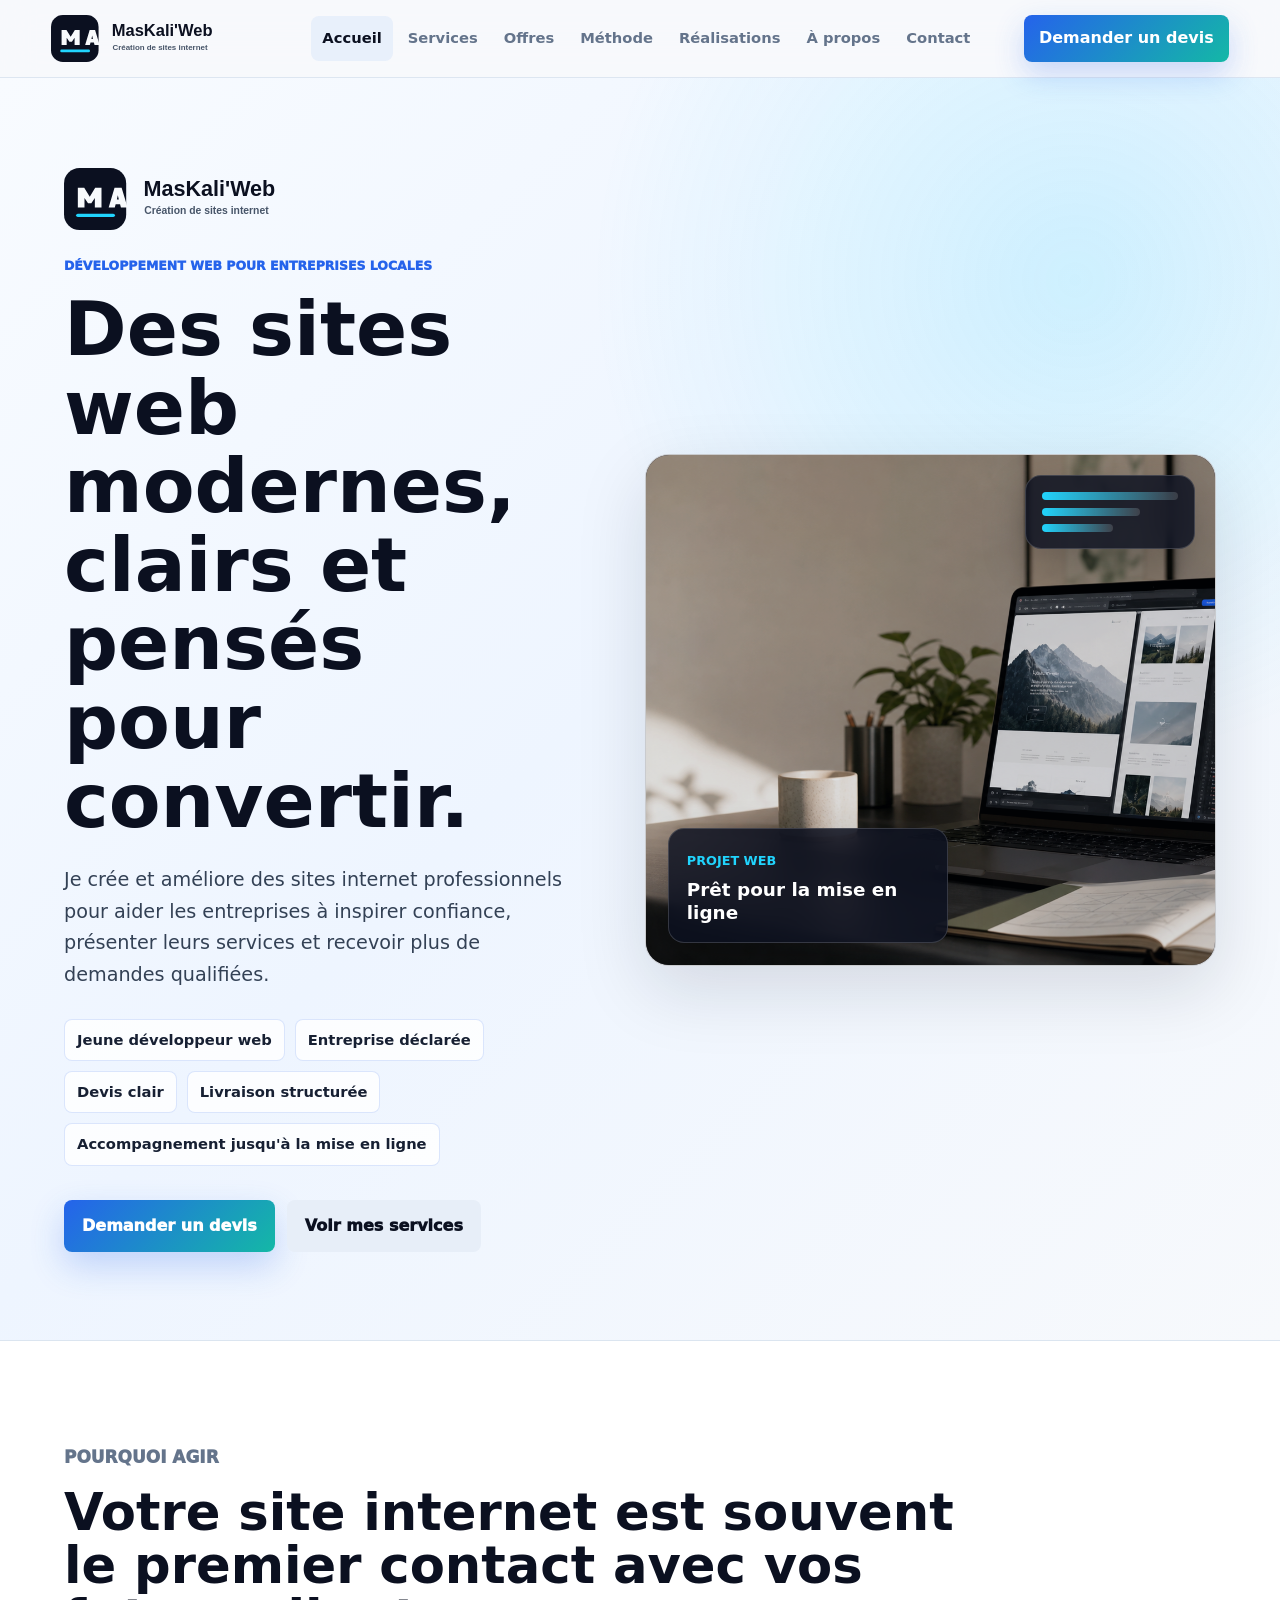
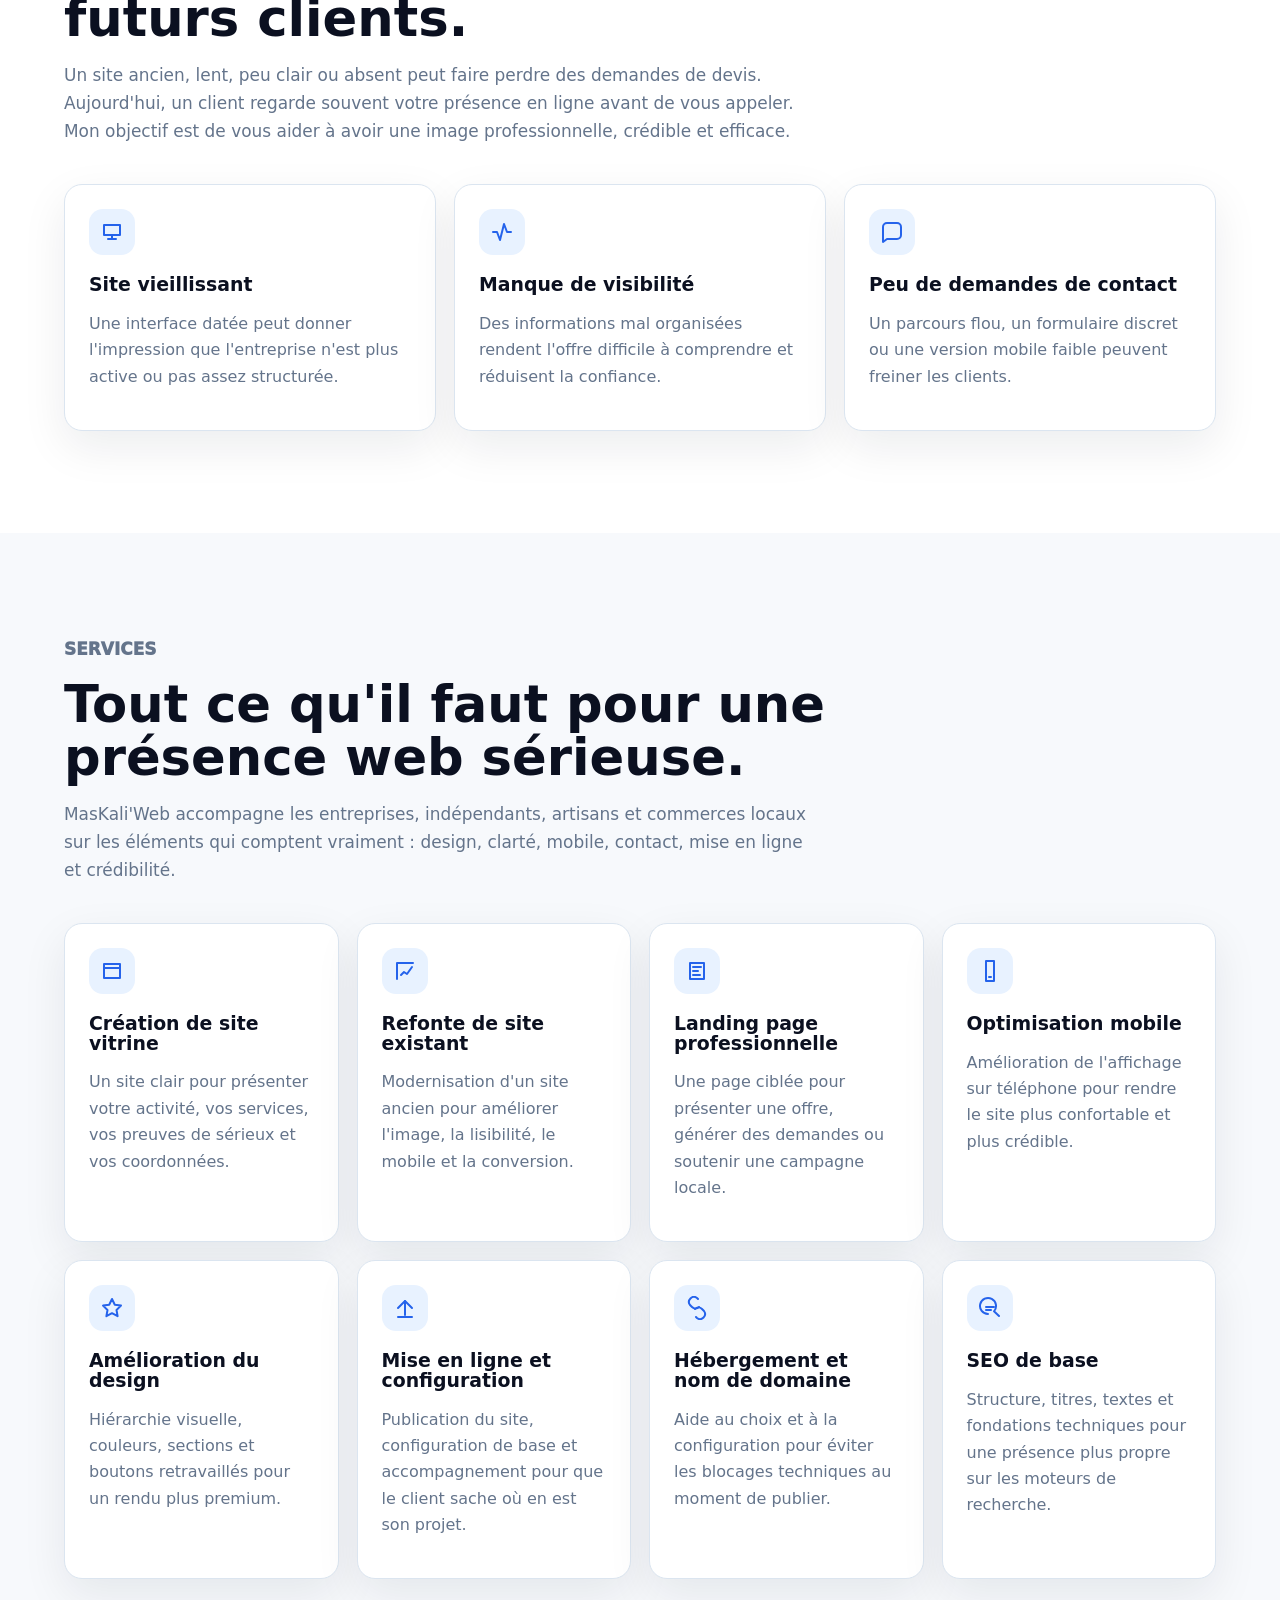
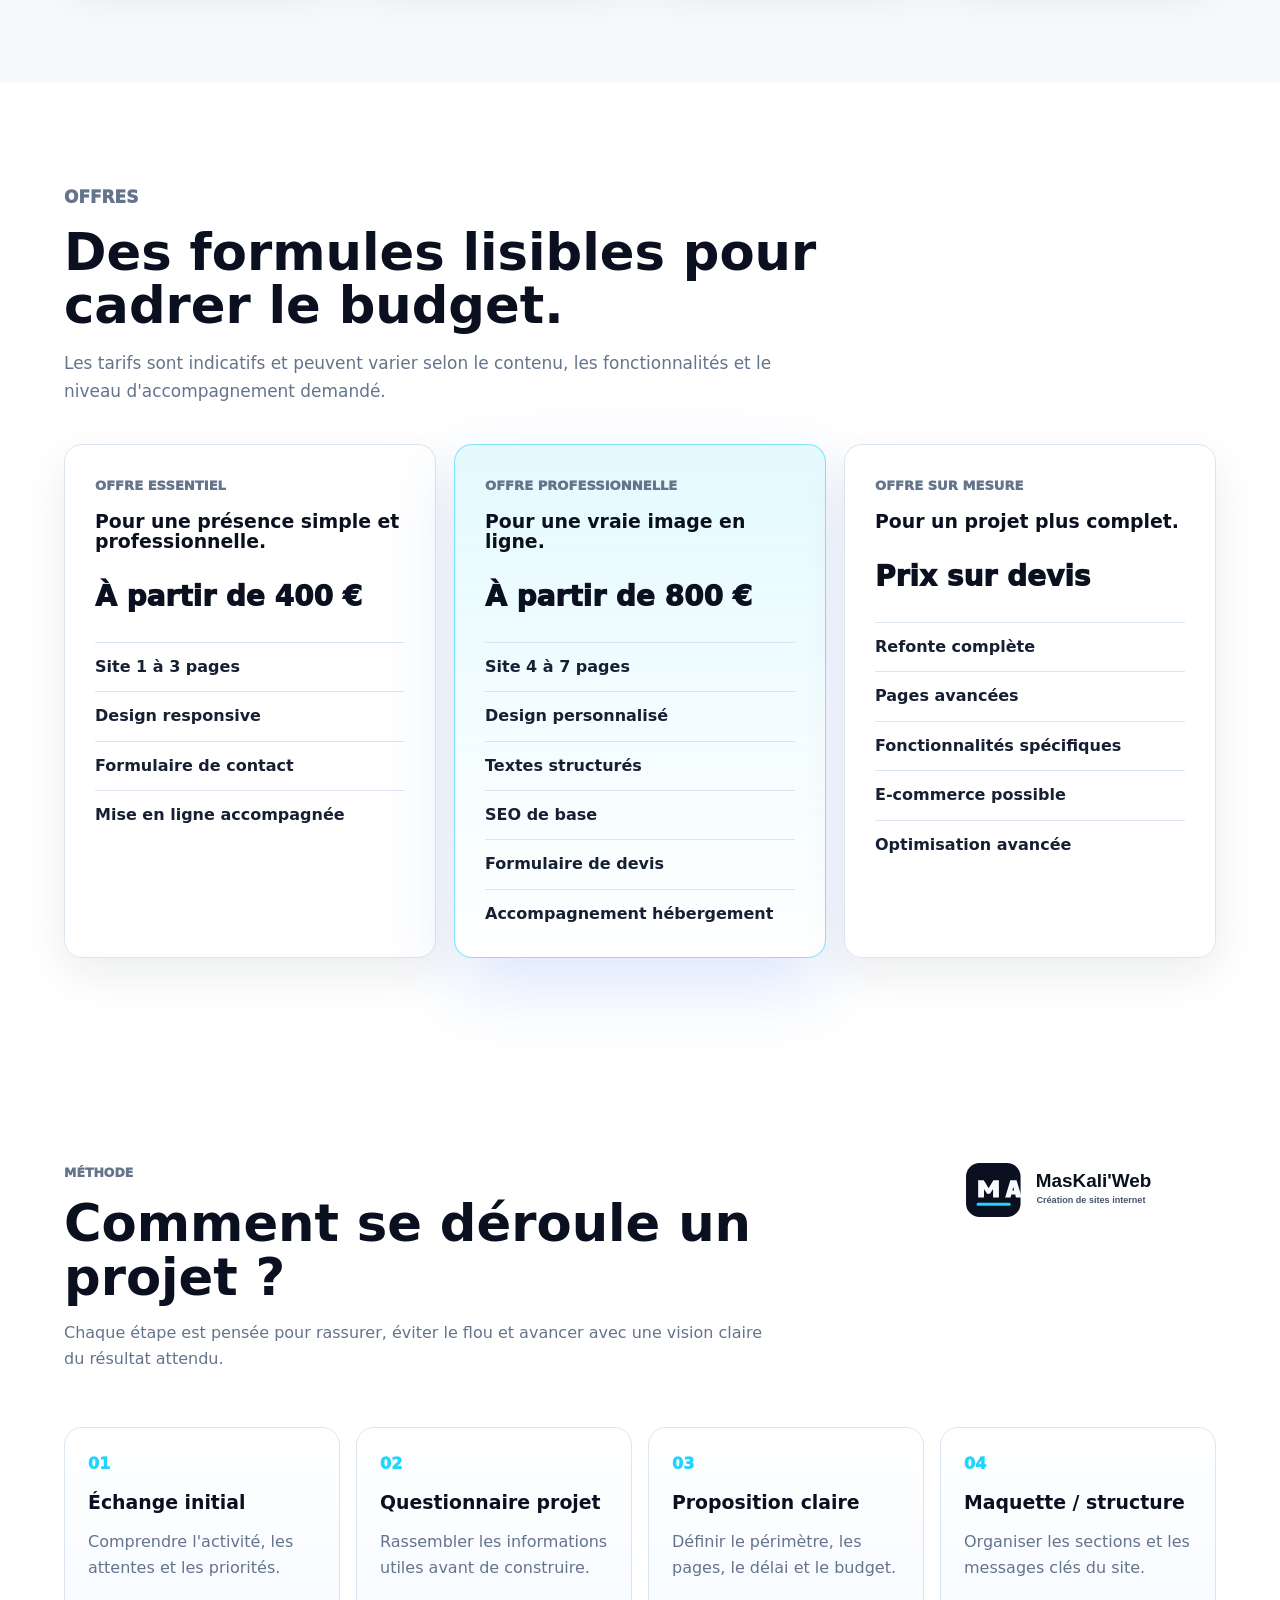
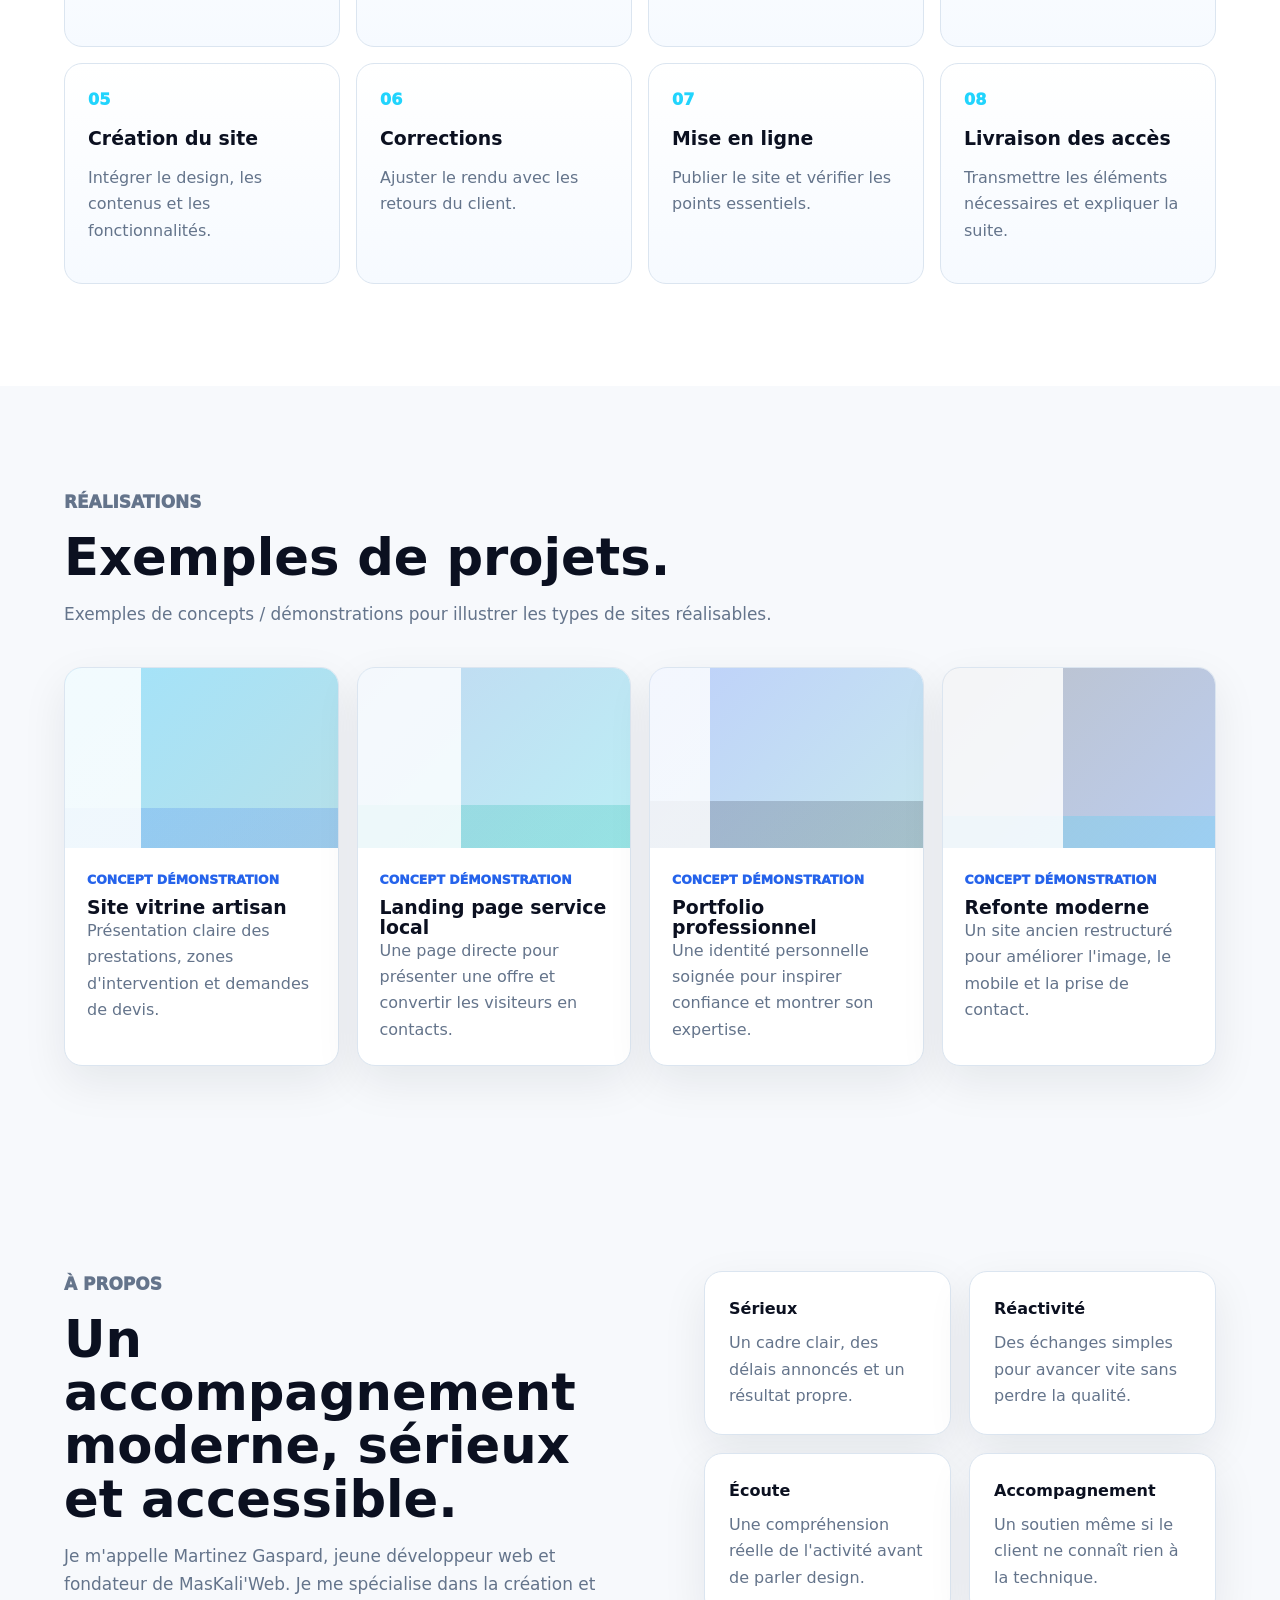
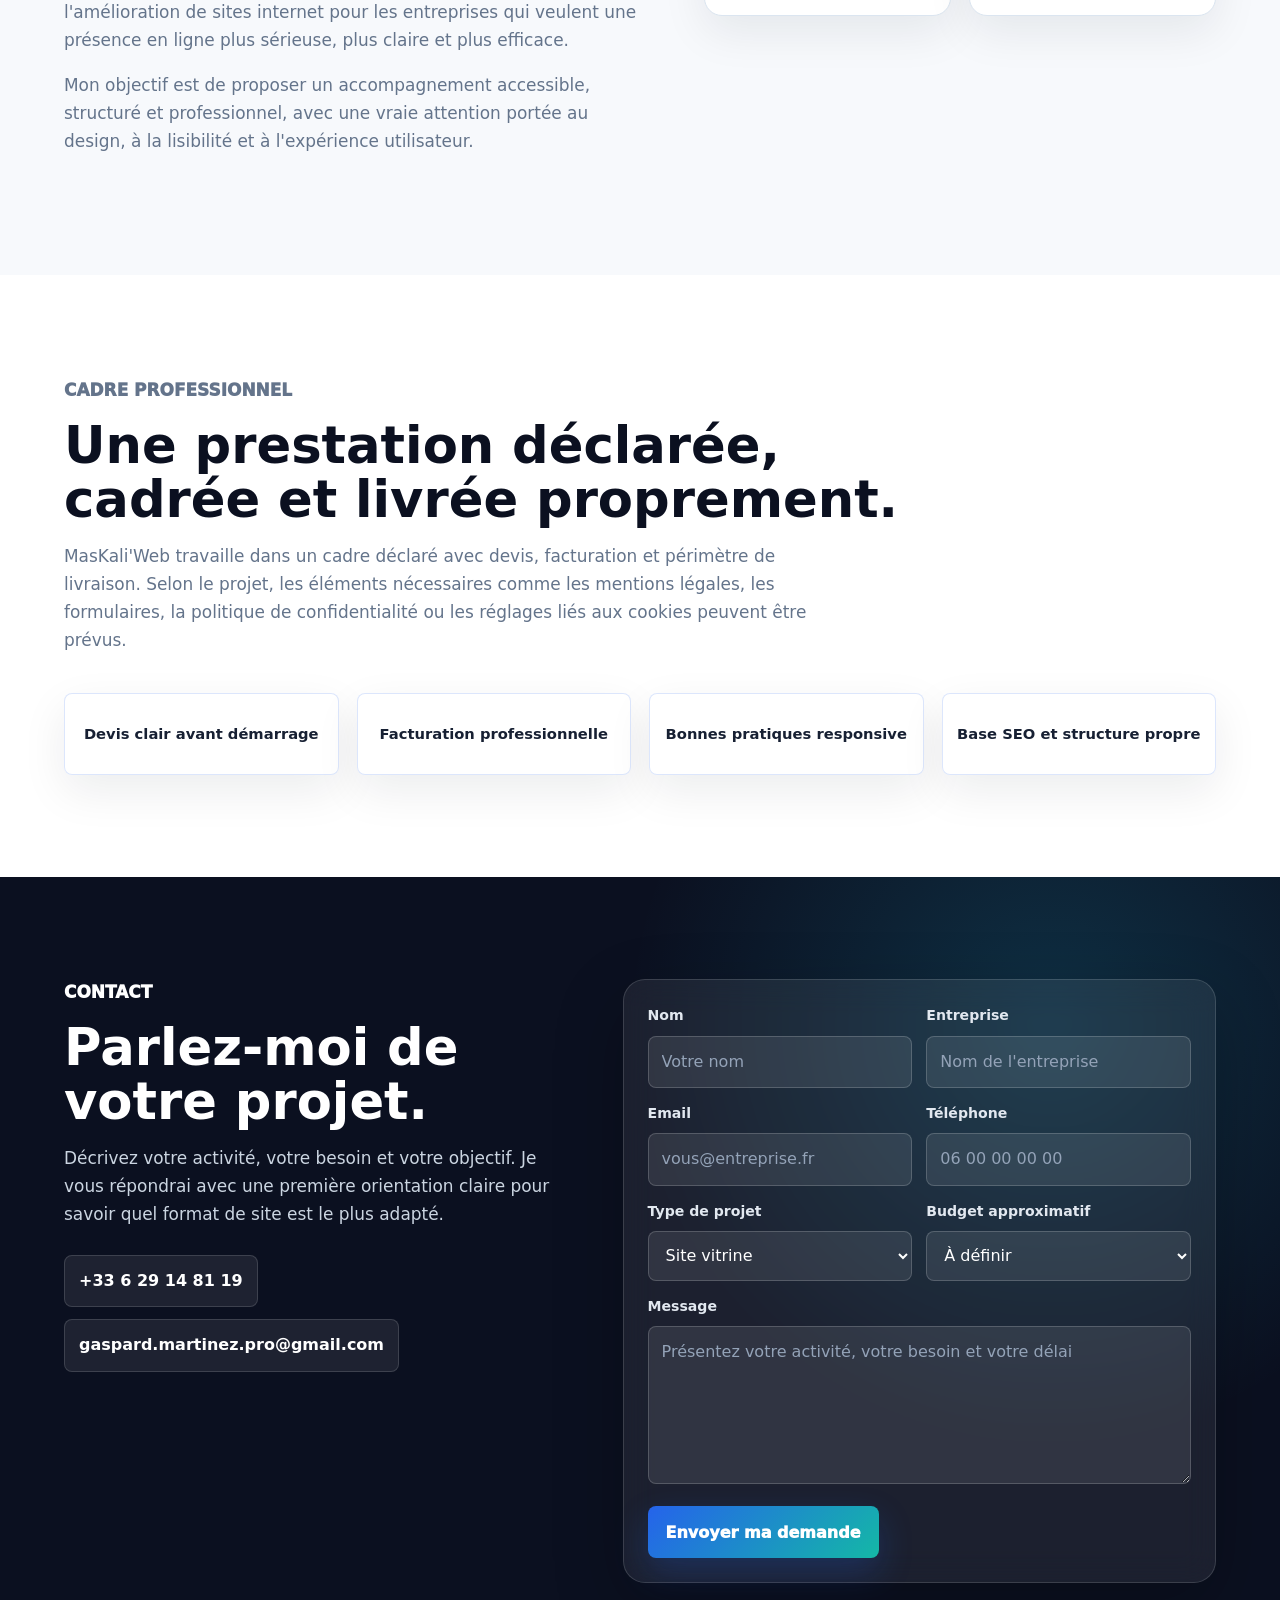
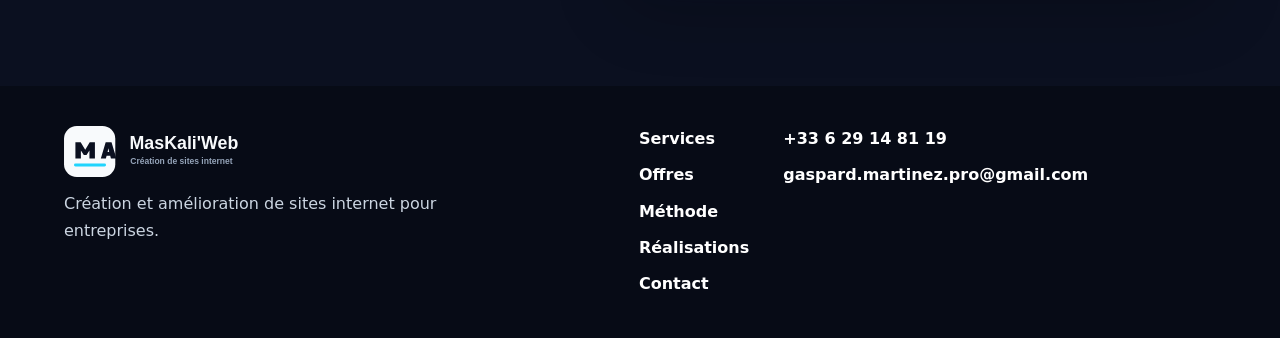
==== commit bdfb8842: "Build professional MasKali Web redesign" ====
--- a/index.html
+++ b/index.html
@@ -5,30 +5,35 @@
     <meta name="viewport" content="width=device-width, initial-scale=1" />
     <meta
       name="description"
-      content="MasKali'Web accompagne les petites entreprises dans la création de sites vitrines, landing pages et refontes web professionnelles."
+      content="MasKali'Web crée, améliore et refond des sites internet professionnels pour entreprises, indépendants, artisans et commerces locaux."
     />
-    <meta name="theme-color" content="#101418" />
-    <meta property="og:title" content="MasKali'Web | Création de sites web professionnels" />
+    <meta name="theme-color" content="#0B1020" />
+    <meta property="og:title" content="MasKali'Web | Sites web modernes pour entreprises" />
     <meta
       property="og:description"
-      content="Sites vitrines, landing pages et refontes web pour entreprises locales, avec un cadre professionnel clair."
+      content="Création de sites vitrines, landing pages, refontes et optimisation web pour inspirer confiance et générer plus de demandes qualifiées."
     />
     <meta property="og:type" content="website" />
     <meta property="og:image" content="assets/hero-workspace.png" />
-    <title>MasKali'Web | Création de sites web professionnels</title>
+    <title>MasKali'Web | Sites web modernes pour entreprises</title>
     <link rel="icon" href="assets/favicon.svg" type="image/svg+xml" />
+    <link rel="preload" href="assets/logo-maskaliweb-dark.svg" as="image" />
     <link rel="preload" href="assets/hero-workspace.png" as="image" />
     <link rel="stylesheet" href="styles.css" />
     <script type="application/ld+json">
       {
         "@context": "https://schema.org",
-        "@type": "Organization",
+        "@type": "ProfessionalService",
         "name": "MasKali'Web",
+        "founder": {
+          "@type": "Person",
+          "name": "Martinez Gaspard"
+        },
         "email": "gaspard.martinez.pro@gmail.com",
-        "telephone": "+33650830825",
+        "telephone": "+33629148119",
         "areaServed": "France",
-        "description": "Création de sites vitrines, landing pages et refontes web pour petites entreprises.",
-        "sameAs": ["https://maskaliii.github.io/gaspard-martinez-portfolio/"]
+        "serviceType": ["Création de site vitrine", "Refonte de site web", "Landing page", "Optimisation mobile"],
+        "url": "https://maskaliii.github.io/gaspard-martinez-portfolio/"
       }
     </script>
   </head>
@@ -37,8 +42,7 @@
 
     <header class="site-header" data-header>
       <a class="brand" href="#accueil" aria-label="MasKali'Web - accueil">
-        <span class="brand-mark">MW</span>
-        <span>MasKali'Web</span>
+        <img src="assets/logo-maskaliweb-dark.svg" alt="Logo MasKali'Web" />
       </a>
 
       <button class="nav-toggle" type="button" aria-label="Ouvrir le menu" aria-expanded="false" data-nav-toggle>
@@ -46,230 +50,364 @@
         <span></span>
       </button>
 
-      <nav class="site-nav" data-nav>
+      <nav class="site-nav" data-nav aria-label="Navigation principale">
+        <a href="#accueil">Accueil</a>
         <a href="#services">Services</a>
         <a href="#offres">Offres</a>
-        <a href="#cadre">Cadre</a>
         <a href="#methode">Méthode</a>
+        <a href="#realisations">Réalisations</a>
+        <a href="#apropos">À propos</a>
         <a href="#contact">Contact</a>
       </nav>
+
+      <a class="header-cta" href="#contact">Demander un devis</a>
     </header>
 
     <main id="contenu">
       <section class="hero" id="accueil">
-        <div class="hero-content">
-          <p class="eyebrow">Création de sites web pour entreprises locales</p>
-          <h1>MasKali'Web</h1>
-          <p class="hero-statement">Une présence en ligne crédible, claire et prête à convertir.</p>
+        <div class="hero-content reveal">
+          <img class="hero-logo" src="assets/logo-maskaliweb-dark.svg" alt="MasKali'Web" />
+          <p class="eyebrow">Développement web pour entreprises locales</p>
+          <h1>Des sites web modernes, clairs et pensés pour convertir.</h1>
           <p class="hero-copy">
-            Sites vitrines, landing pages et refontes pour les entreprises qui veulent inspirer confiance,
-            présenter leurs services correctement et recevoir plus de demandes qualifiées.
-          </p>
-          <div class="trust-row" aria-label="Garanties principales">
+            Je crée et améliore des sites internet professionnels pour aider les entreprises à inspirer confiance,
+            présenter leurs services et recevoir plus de demandes qualifiées.
+          </p>
+
+          <div class="badge-list" aria-label="Points forts">
+            <span>Jeune développeur web</span>
             <span>Entreprise déclarée</span>
             <span>Devis clair</span>
-            <span>Livraison cadrée</span>
-          </div>
+            <span>Livraison structurée</span>
+            <span>Accompagnement jusqu'à la mise en ligne</span>
+          </div>
+
           <div class="hero-actions" aria-label="Actions principales">
-            <a class="button primary" href="mailto:gaspard.martinez.pro@gmail.com?subject=Projet%20site%20web%20-%20MasKali%27Web">Demander un devis</a>
-            <a class="button secondary" href="#offres">Voir les offres</a>
-          </div>
-        </div>
-
-        <div class="hero-media" aria-label="Espace de travail web design">
-          <img src="assets/hero-workspace.png" alt="Ordinateur affichant des interfaces de site web modernes" />
-        </div>
-      </section>
-
-      <section class="proof-band" aria-label="Engagements MasKali'Web">
-        <div>
-          <strong>Site professionnel</strong>
-          <span>Une image nette pour rassurer dès les premières secondes.</span>
-        </div>
-        <div>
-          <strong>Mobile en priorité</strong>
-          <span>Une navigation lisible sur téléphone, là où vos clients vous découvrent.</span>
-        </div>
-        <div>
-          <strong>Cadre officiel</strong>
-          <span>Devis, facturation et livraison avec des engagements compréhensibles.</span>
-        </div>
-      </section>
-
-      <section class="section services-section" id="services">
-        <div class="section-heading">
+            <a class="button primary" href="#contact">Demander un devis</a>
+            <a class="button secondary" href="#services">Voir mes services</a>
+          </div>
+        </div>
+
+        <div class="hero-visual reveal" aria-label="Aperçu d'un environnement de création de site web">
+          <img src="assets/hero-workspace.png" alt="Ordinateur affichant des maquettes de sites web et du code" />
+          <div class="visual-panel panel-score">
+            <span>Projet web</span>
+            <strong>Prêt pour la mise en ligne</strong>
+          </div>
+          <div class="visual-panel panel-code" aria-hidden="true">
+            <span></span>
+            <span></span>
+            <span></span>
+          </div>
+        </div>
+      </section>
+
+      <section class="section problem-section" aria-labelledby="problem-title">
+        <div class="section-heading reveal">
+          <p class="eyebrow">Pourquoi agir</p>
+          <h2 id="problem-title">Votre site internet est souvent le premier contact avec vos futurs clients.</h2>
+          <p>
+            Un site ancien, lent, peu clair ou absent peut faire perdre des demandes de devis. Aujourd'hui, un client
+            regarde souvent votre présence en ligne avant de vous appeler. Mon objectif est de vous aider à avoir une
+            image professionnelle, crédible et efficace.
+          </p>
+        </div>
+        <div class="problem-grid">
+          <article class="problem-card reveal">
+            <span class="icon-box" aria-hidden="true">
+              <svg viewBox="0 0 24 24"><path d="M4 5h16v10H4z"/><path d="M8 19h8"/><path d="M12 15v4"/></svg>
+            </span>
+            <h3>Site vieillissant</h3>
+            <p>Une interface datée peut donner l'impression que l'entreprise n'est plus active ou pas assez structurée.</p>
+          </article>
+          <article class="problem-card reveal">
+            <span class="icon-box" aria-hidden="true">
+              <svg viewBox="0 0 24 24"><path d="M3 12h4l3 8 4-16 3 8h4"/></svg>
+            </span>
+            <h3>Manque de visibilité</h3>
+            <p>Des informations mal organisées rendent l'offre difficile à comprendre et réduisent la confiance.</p>
+          </article>
+          <article class="problem-card reveal">
+            <span class="icon-box" aria-hidden="true">
+              <svg viewBox="0 0 24 24"><path d="M21 15a4 4 0 0 1-4 4H7l-4 3V7a4 4 0 0 1 4-4h10a4 4 0 0 1 4 4z"/></svg>
+            </span>
+            <h3>Peu de demandes de contact</h3>
+            <p>Un parcours flou, un formulaire discret ou une version mobile faible peuvent freiner les clients.</p>
+          </article>
+        </div>
+      </section>
+
+      <section class="section services-section" id="services" aria-labelledby="services-title">
+        <div class="section-heading reveal">
           <p class="eyebrow">Services</p>
-          <h2>Des sites conçus pour présenter, rassurer et déclencher le contact.</h2>
-          <p>
-            MasKali'Web accompagne les petites entreprises, indépendants, commerces et artisans qui ont besoin
-            d'un site propre, sérieux et simple à maintenir.
+          <h2 id="services-title">Tout ce qu'il faut pour une présence web sérieuse.</h2>
+          <p>
+            MasKali'Web accompagne les entreprises, indépendants, artisans et commerces locaux sur les éléments qui
+            comptent vraiment : design, clarté, mobile, contact, mise en ligne et crédibilité.
           </p>
         </div>
         <div class="service-grid">
-          <article class="card">
-            <span class="card-number">01</span>
-            <h3>Site vitrine</h3>
-            <p>Présenter votre activité, vos services, vos réalisations, vos horaires et vos moyens de contact avec une structure claire.</p>
-          </article>
-          <article class="card">
-            <span class="card-number">02</span>
-            <h3>Landing page</h3>
-            <p>Créer une page ciblée pour une offre, une campagne, une prise de rendez-vous ou le lancement d'une prestation.</p>
-          </article>
-          <article class="card">
-            <span class="card-number">03</span>
-            <h3>Refonte web</h3>
-            <p>Moderniser un site existant pour améliorer l'image, la lisibilité, l'affichage mobile et le parcours de contact.</p>
-          </article>
-          <article class="card">
-            <span class="card-number">04</span>
-            <h3>Améliorations ciblées</h3>
-            <p>Corriger une page, revoir une section, améliorer un formulaire, optimiser les textes ou remettre de l'ordre dans l'existant.</p>
-          </article>
-        </div>
-      </section>
-
-      <section class="section offers-section" id="offres">
-        <div class="section-heading">
+          <article class="service-card reveal">
+            <span class="icon-box" aria-hidden="true"><svg viewBox="0 0 24 24"><path d="M4 5h16v14H4z"/><path d="M4 9h16"/></svg></span>
+            <h3>Création de site vitrine</h3>
+            <p>Un site clair pour présenter votre activité, vos services, vos preuves de sérieux et vos coordonnées.</p>
+          </article>
+          <article class="service-card reveal">
+            <span class="icon-box" aria-hidden="true"><svg viewBox="0 0 24 24"><path d="M4 20V4h16"/><path d="M8 16l3-3 3 2 5-7"/></svg></span>
+            <h3>Refonte de site existant</h3>
+            <p>Modernisation d'un site ancien pour améliorer l'image, la lisibilité, le mobile et la conversion.</p>
+          </article>
+          <article class="service-card reveal">
+            <span class="icon-box" aria-hidden="true"><svg viewBox="0 0 24 24"><path d="M5 4h14v16H5z"/><path d="M8 8h8"/><path d="M8 12h5"/><path d="M8 16h7"/></svg></span>
+            <h3>Landing page professionnelle</h3>
+            <p>Une page ciblée pour présenter une offre, générer des demandes ou soutenir une campagne locale.</p>
+          </article>
+          <article class="service-card reveal">
+            <span class="icon-box" aria-hidden="true"><svg viewBox="0 0 24 24"><path d="M8 2h8v20H8z"/><path d="M11 18h2"/></svg></span>
+            <h3>Optimisation mobile</h3>
+            <p>Amélioration de l'affichage sur téléphone pour rendre le site plus confortable et plus crédible.</p>
+          </article>
+          <article class="service-card reveal">
+            <span class="icon-box" aria-hidden="true"><svg viewBox="0 0 24 24"><path d="M12 3l2.8 5.7 6.2.9-4.5 4.4 1.1 6.2L12 17.2 6.4 20.2 7.5 14 3 9.6l6.2-.9z"/></svg></span>
+            <h3>Amélioration du design</h3>
+            <p>Hiérarchie visuelle, couleurs, sections et boutons retravaillés pour un rendu plus premium.</p>
+          </article>
+          <article class="service-card reveal">
+            <span class="icon-box" aria-hidden="true"><svg viewBox="0 0 24 24"><path d="M12 19V5"/><path d="M5 12l7-7 7 7"/><path d="M5 21h14"/></svg></span>
+            <h3>Mise en ligne et configuration</h3>
+            <p>Publication du site, configuration de base et accompagnement pour que le client sache où en est son projet.</p>
+          </article>
+          <article class="service-card reveal">
+            <span class="icon-box" aria-hidden="true"><svg viewBox="0 0 24 24"><path d="M10 13a5 5 0 0 1 7 0l2 2a5 5 0 0 1-7 7l-1-1"/><path d="M14 11a5 5 0 0 1-7 0L5 9a5 5 0 0 1 7-7l1 1"/></svg></span>
+            <h3>Hébergement et nom de domaine</h3>
+            <p>Aide au choix et à la configuration pour éviter les blocages techniques au moment de publier.</p>
+          </article>
+          <article class="service-card reveal">
+            <span class="icon-box" aria-hidden="true"><svg viewBox="0 0 24 24"><path d="M10 18a8 8 0 1 1 6-2.7L21 20"/><path d="M8 11h8"/><path d="M8 14h5"/></svg></span>
+            <h3>SEO de base</h3>
+            <p>Structure, titres, textes et fondations techniques pour une présence plus propre sur les moteurs de recherche.</p>
+          </article>
+        </div>
+      </section>
+
+      <section class="section offers-section" id="offres" aria-labelledby="offers-title">
+        <div class="section-heading reveal">
           <p class="eyebrow">Offres</p>
-          <h2>Trois formats simples selon votre besoin.</h2>
+          <h2 id="offers-title">Des formules lisibles pour cadrer le budget.</h2>
+          <p>Les tarifs sont indicatifs et peuvent varier selon le contenu, les fonctionnalités et le niveau d'accompagnement demandé.</p>
         </div>
         <div class="offers-grid">
-          <article class="offer-card">
-            <p class="offer-label">Essentiel</p>
-            <h3>Site one-page</h3>
-            <p>Une page complète pour présenter l'activité, rassurer et faciliter la prise de contact.</p>
+          <article class="offer-card reveal">
+            <p class="offer-kicker">Offre Essentiel</p>
+            <h3>Pour une présence simple et professionnelle.</h3>
+            <p class="price">À partir de 400 €</p>
             <ul>
-              <li>Structure claire</li>
-              <li>Version mobile</li>
-              <li>Contact visible</li>
+              <li>Site 1 à 3 pages</li>
+              <li>Design responsive</li>
+              <li>Formulaire de contact</li>
+              <li>Mise en ligne accompagnée</li>
             </ul>
           </article>
-          <article class="offer-card featured">
-            <p class="offer-label">Recommandé</p>
-            <h3>Site vitrine complet</h3>
-            <p>Plusieurs sections ou pages pour développer les services, la confiance et les demandes entrantes.</p>
+          <article class="offer-card featured reveal">
+            <p class="offer-kicker">Offre Professionnelle</p>
+            <h3>Pour une vraie image en ligne.</h3>
+            <p class="price">À partir de 800 €</p>
             <ul>
-              <li>Arborescence adaptée</li>
-              <li>Design professionnel</li>
-              <li>Base SEO locale</li>
+              <li>Site 4 à 7 pages</li>
+              <li>Design personnalisé</li>
+              <li>Textes structurés</li>
+              <li>SEO de base</li>
+              <li>Formulaire de devis</li>
+              <li>Accompagnement hébergement</li>
             </ul>
           </article>
-          <article class="offer-card">
-            <p class="offer-label">Refonte</p>
-            <h3>Modernisation</h3>
-            <p>Un travail ciblé sur un site déjà en ligne pour le rendre plus sérieux, lisible et efficace.</p>
+          <article class="offer-card reveal">
+            <p class="offer-kicker">Offre Sur Mesure</p>
+            <h3>Pour un projet plus complet.</h3>
+            <p class="price">Prix sur devis</p>
             <ul>
-              <li>Audit rapide</li>
-              <li>Priorités d'amélioration</li>
-              <li>Mise à jour visuelle</li>
+              <li>Refonte complète</li>
+              <li>Pages avancées</li>
+              <li>Fonctionnalités spécifiques</li>
+              <li>E-commerce possible</li>
+              <li>Optimisation avancée</li>
             </ul>
           </article>
         </div>
       </section>
 
-      <section class="section official-section" id="cadre">
-        <div class="official-copy">
+      <section class="section method-section" id="methode" aria-labelledby="method-title">
+        <div class="method-header reveal">
+          <div>
+            <p class="eyebrow">Méthode</p>
+            <h2 id="method-title">Comment se déroule un projet ?</h2>
+            <p>
+              Chaque étape est pensée pour rassurer, éviter le flou et avancer avec une vision claire du résultat attendu.
+            </p>
+          </div>
+          <img src="assets/logo-maskaliweb-dark.svg" alt="Signature MasKali'Web" />
+        </div>
+        <ol class="method-timeline">
+          <li class="reveal"><span>01</span><h3>Échange initial</h3><p>Comprendre l'activité, les attentes et les priorités.</p></li>
+          <li class="reveal"><span>02</span><h3>Questionnaire projet</h3><p>Rassembler les informations utiles avant de construire.</p></li>
+          <li class="reveal"><span>03</span><h3>Proposition claire</h3><p>Définir le périmètre, les pages, le délai et le budget.</p></li>
+          <li class="reveal"><span>04</span><h3>Maquette / structure</h3><p>Organiser les sections et les messages clés du site.</p></li>
+          <li class="reveal"><span>05</span><h3>Création du site</h3><p>Intégrer le design, les contenus et les fonctionnalités.</p></li>
+          <li class="reveal"><span>06</span><h3>Corrections</h3><p>Ajuster le rendu avec les retours du client.</p></li>
+          <li class="reveal"><span>07</span><h3>Mise en ligne</h3><p>Publier le site et vérifier les points essentiels.</p></li>
+          <li class="reveal"><span>08</span><h3>Livraison des accès</h3><p>Transmettre les éléments nécessaires et expliquer la suite.</p></li>
+        </ol>
+      </section>
+
+      <section class="section projects-section" id="realisations" aria-labelledby="projects-title">
+        <div class="section-heading reveal">
+          <p class="eyebrow">Réalisations</p>
+          <h2 id="projects-title">Exemples de projets.</h2>
+          <p>Exemples de concepts / démonstrations pour illustrer les types de sites réalisables.</p>
+        </div>
+        <div class="projects-grid">
+          <article class="project-card reveal">
+            <div class="project-visual visual-artisan"></div>
+            <p>Concept démonstration</p>
+            <h3>Site vitrine artisan</h3>
+            <span>Présentation claire des prestations, zones d'intervention et demandes de devis.</span>
+          </article>
+          <article class="project-card reveal">
+            <div class="project-visual visual-local"></div>
+            <p>Concept démonstration</p>
+            <h3>Landing page service local</h3>
+            <span>Une page directe pour présenter une offre et convertir les visiteurs en contacts.</span>
+          </article>
+          <article class="project-card reveal">
+            <div class="project-visual visual-portfolio"></div>
+            <p>Concept démonstration</p>
+            <h3>Portfolio professionnel</h3>
+            <span>Une identité personnelle soignée pour inspirer confiance et montrer son expertise.</span>
+          </article>
+          <article class="project-card reveal">
+            <div class="project-visual visual-refonte"></div>
+            <p>Concept démonstration</p>
+            <h3>Refonte moderne</h3>
+            <span>Un site ancien restructuré pour améliorer l'image, le mobile et la prise de contact.</span>
+          </article>
+        </div>
+      </section>
+
+      <section class="section about-section" id="apropos" aria-labelledby="about-title">
+        <div class="about-copy reveal">
+          <p class="eyebrow">À propos</p>
+          <h2 id="about-title">Un accompagnement moderne, sérieux et accessible.</h2>
+          <p>
+            Je m'appelle Martinez Gaspard, jeune développeur web et fondateur de MasKali'Web. Je me spécialise dans
+            la création et l'amélioration de sites internet pour les entreprises qui veulent une présence en ligne plus
+            sérieuse, plus claire et plus efficace.
+          </p>
+          <p>
+            Mon objectif est de proposer un accompagnement accessible, structuré et professionnel, avec une vraie
+            attention portée au design, à la lisibilité et à l'expérience utilisateur.
+          </p>
+        </div>
+        <div class="values-grid">
+          <article class="value-card reveal"><strong>Sérieux</strong><span>Un cadre clair, des délais annoncés et un résultat propre.</span></article>
+          <article class="value-card reveal"><strong>Réactivité</strong><span>Des échanges simples pour avancer vite sans perdre la qualité.</span></article>
+          <article class="value-card reveal"><strong>Écoute</strong><span>Une compréhension réelle de l'activité avant de parler design.</span></article>
+          <article class="value-card reveal"><strong>Accompagnement</strong><span>Un soutien même si le client ne connaît rien à la technique.</span></article>
+        </div>
+      </section>
+
+      <section class="section compliance-section" aria-labelledby="compliance-title">
+        <div class="section-heading reveal">
           <p class="eyebrow">Cadre professionnel</p>
-          <h2>Un projet web sérieux doit aussi être clair administrativement.</h2>
-          <p>
-            MasKali'Web fonctionne avec un cadre professionnel: entreprise déclarée, devis avant démarrage,
-            facturation, périmètre de livraison défini et échanges suivis jusqu'à la mise en ligne.
-          </p>
-          <p>
-            Les sites sont conçus avec les bonnes pratiques actuelles: responsive, performance, structure propre,
-            accessibilité de base et éléments nécessaires à une présence conforme selon le projet.
-          </p>
-        </div>
-        <div class="official-list">
-          <div>
-            <strong>Devis avant projet</strong>
-            <span>Le périmètre, les pages et les livrables sont posés avant de commencer.</span>
-          </div>
-          <div>
-            <strong>Facturation</strong>
-            <span>Prestation réalisée dans un cadre déclaré, avec documents professionnels.</span>
-          </div>
-          <div>
-            <strong>Bonnes pratiques web</strong>
-            <span>Responsive, lisibilité, performance, sécurité d'hébergement et base SEO.</span>
-          </div>
-          <div>
-            <strong>Conformité à prévoir</strong>
-            <span>Mentions légales, politique de confidentialité ou cookies selon les besoins du site.</span>
-          </div>
-        </div>
-      </section>
-
-      <section class="section process-section" id="methode">
-        <div class="section-heading">
-          <p class="eyebrow">Méthode</p>
-          <h2>Un déroulé net, sans jargon inutile.</h2>
-        </div>
-        <ol class="timeline">
-          <li>
-            <span>01</span>
-            <h3>Diagnostic</h3>
-            <p>Objectif du site, cible, pages utiles, contenus disponibles et priorités commerciales.</p>
-          </li>
-          <li>
-            <span>02</span>
-            <h3>Structure</h3>
-            <p>Organisation des sections, hiérarchie des messages et appels à l'action.</p>
-          </li>
-          <li>
-            <span>03</span>
-            <h3>Création</h3>
-            <p>Design, intégration responsive, optimisation des textes et vérification mobile.</p>
-          </li>
-          <li>
-            <span>04</span>
-            <h3>Mise en ligne</h3>
-            <p>Derniers ajustements, publication et conseils pour garder un site propre.</p>
-          </li>
-        </ol>
-      </section>
-
-      <section class="contact-section" id="contact">
-        <div class="contact-copy">
+          <h2 id="compliance-title">Une prestation déclarée, cadrée et livrée proprement.</h2>
+          <p>
+            MasKali'Web travaille dans un cadre déclaré avec devis, facturation et périmètre de livraison. Selon le
+            projet, les éléments nécessaires comme les mentions légales, les formulaires, la politique de confidentialité
+            ou les réglages liés aux cookies peuvent être prévus.
+          </p>
+        </div>
+        <div class="compliance-grid">
+          <span class="reveal">Devis clair avant démarrage</span>
+          <span class="reveal">Facturation professionnelle</span>
+          <span class="reveal">Bonnes pratiques responsive</span>
+          <span class="reveal">Base SEO et structure propre</span>
+        </div>
+      </section>
+
+      <section class="contact-section" id="contact" aria-labelledby="contact-title">
+        <div class="contact-copy reveal">
           <p class="eyebrow">Contact</p>
-          <h2>Parlez-nous de votre projet web.</h2>
-          <p>
-            Indiquez votre activité, le type de site souhaité et votre délai. Une première réponse claire permet
-            de savoir rapidement si le projet relève d'un site vitrine, d'une landing page ou d'une refonte.
-          </p>
-        </div>
-        <div class="contact-panel">
-          <a href="mailto:gaspard.martinez.pro@gmail.com?subject=Projet%20site%20web%20-%20MasKali%27Web">Email professionnel</a>
-          <a href="tel:+33650830825">06 50 83 08 25</a>
-          <p>Sites vitrines, landing pages, refontes et améliorations web.</p>
-        </div>
-        <form class="brief-form" data-brief-form>
-          <div>
-            <label for="brief-name">Nom / entreprise</label>
-            <input id="brief-name" name="name" type="text" autocomplete="organization" placeholder="Votre entreprise" />
-          </div>
-          <div>
-            <label for="brief-type">Besoin</label>
+          <h2 id="contact-title">Parlez-moi de votre projet.</h2>
+          <p>
+            Décrivez votre activité, votre besoin et votre objectif. Je vous répondrai avec une première orientation
+            claire pour savoir quel format de site est le plus adapté.
+          </p>
+          <div class="contact-direct">
+            <a href="tel:+33629148119">+33 6 29 14 81 19</a>
+            <a href="mailto:gaspard.martinez.pro@gmail.com?subject=Demande%20de%20devis%20-%20MasKali%27Web">gaspard.martinez.pro@gmail.com</a>
+          </div>
+        </div>
+
+        <form class="contact-form reveal" data-brief-form>
+          <div>
+            <label for="brief-name">Nom</label>
+            <input id="brief-name" name="name" type="text" autocomplete="name" placeholder="Votre nom" required />
+          </div>
+          <div>
+            <label for="brief-company">Entreprise</label>
+            <input id="brief-company" name="company" type="text" autocomplete="organization" placeholder="Nom de l'entreprise" />
+          </div>
+          <div>
+            <label for="brief-email">Email</label>
+            <input id="brief-email" name="email" type="email" autocomplete="email" placeholder="vous@entreprise.fr" required />
+          </div>
+          <div>
+            <label for="brief-phone">Téléphone</label>
+            <input id="brief-phone" name="phone" type="tel" autocomplete="tel" placeholder="06 00 00 00 00" />
+          </div>
+          <div>
+            <label for="brief-type">Type de projet</label>
             <select id="brief-type" name="type">
               <option value="Site vitrine">Site vitrine</option>
+              <option value="Refonte">Refonte</option>
               <option value="Landing page">Landing page</option>
-              <option value="Refonte">Refonte</option>
-              <option value="Améliorations web">Améliorations web</option>
+              <option value="Optimisation / corrections">Optimisation / corrections</option>
+              <option value="Projet sur mesure">Projet sur mesure</option>
+            </select>
+          </div>
+          <div>
+            <label for="brief-budget">Budget approximatif</label>
+            <select id="brief-budget" name="budget">
+              <option value="À définir">À définir</option>
+              <option value="400 - 800 €">400 - 800 €</option>
+              <option value="800 - 1500 €">800 - 1500 €</option>
+              <option value="1500 € et plus">1500 € et plus</option>
             </select>
           </div>
           <div class="form-wide">
             <label for="brief-message">Message</label>
-            <textarea id="brief-message" name="message" rows="4" placeholder="Présentez rapidement votre activité et votre besoin"></textarea>
-          </div>
-          <button class="button primary" type="submit">Préparer la demande</button>
+            <textarea id="brief-message" name="message" rows="5" placeholder="Présentez votre activité, votre besoin et votre délai"></textarea>
+          </div>
+          <button class="button primary" type="submit">Envoyer ma demande</button>
         </form>
       </section>
     </main>
 
     <footer class="site-footer">
-      <p>© 2026 MasKali'Web. Création de sites web professionnels.</p>
-      <a href="#accueil">Retour en haut</a>
+      <div>
+        <img src="assets/logo-maskaliweb-light.svg" alt="Logo MasKali'Web" />
+        <p>Création et amélioration de sites internet pour entreprises.</p>
+      </div>
+      <nav aria-label="Navigation du footer">
+        <a href="#services">Services</a>
+        <a href="#offres">Offres</a>
+        <a href="#methode">Méthode</a>
+        <a href="#realisations">Réalisations</a>
+        <a href="#contact">Contact</a>
+      </nav>
+      <address>
+        <a href="tel:+33629148119">+33 6 29 14 81 19</a>
+        <a href="mailto:gaspard.martinez.pro@gmail.com">gaspard.martinez.pro@gmail.com</a>
+      </address>
     </footer>
 
     <script src="script.js"></script>
--- a/styles.css
+++ b/styles.css
@@ -1,15 +1,19 @@
 :root {
-  --ink: #101418;
-  --text: #1f2a32;
-  --muted: #66717a;
-  --paper: #f4f1ea;
+  --night: #0b1020;
+  --night-2: #111827;
+  --ink: #172033;
+  --text: #334155;
+  --muted: #64748b;
+  --paper: #f7f9fc;
   --surface: #ffffff;
-  --surface-strong: #ebe7dc;
-  --line: #d9d2c3;
-  --green: #0f766e;
-  --blue: #1d4ed8;
-  --gold: #c28a2e;
-  --shadow: 0 24px 70px rgba(16, 20, 24, 0.14);
+  --surface-2: #eef4fb;
+  --line: #dbe5f0;
+  --cyan: #21d4fd;
+  --blue: #2563eb;
+  --teal: #14b8a6;
+  --green: #10b981;
+  --shadow: 0 24px 70px rgba(15, 23, 42, 0.13);
+  --soft-shadow: 0 16px 45px rgba(15, 23, 42, 0.08);
 }
 
 * {
@@ -26,14 +30,15 @@
   color: var(--text);
   font-family:
     Inter, ui-sans-serif, system-ui, -apple-system, BlinkMacSystemFont, "Segoe UI", sans-serif;
-  line-height: 1.6;
+  line-height: 1.65;
 }
 
 body.nav-open {
   overflow: hidden;
 }
 
-img {
+img,
+svg {
   display: block;
   max-width: 100%;
 }
@@ -51,8 +56,8 @@
   padding: 10px 14px;
   border-radius: 8px;
   color: #fff;
-  background: var(--ink);
-  font-weight: 800;
+  background: var(--night);
+  font-weight: 900;
   transform: translateY(-140%);
 }
 
@@ -63,61 +68,55 @@
 .site-header {
   position: sticky;
   top: 0;
-  z-index: 20;
+  z-index: 30;
+  display: grid;
+  grid-template-columns: auto 1fr auto;
+  gap: 18px;
+  align-items: center;
+  min-height: 78px;
+  padding: 14px clamp(18px, 4vw, 64px);
+  border-bottom: 1px solid rgba(219, 229, 240, 0.9);
+  background: rgba(247, 249, 252, 0.88);
+  backdrop-filter: blur(18px);
+}
+
+.brand img {
+  width: clamp(170px, 17vw, 245px);
+  height: auto;
+}
+
+.site-nav {
   display: flex;
+  justify-content: center;
+  gap: 4px;
+}
+
+.site-nav a {
+  padding: 10px 11px;
+  border-radius: 8px;
+  color: var(--muted);
+  font-size: 0.92rem;
+  font-weight: 850;
+}
+
+.site-nav a:hover,
+.site-nav a.is-active {
+  color: var(--night);
+  background: #e8f0fb;
+}
+
+.header-cta {
+  display: inline-flex;
   align-items: center;
-  justify-content: space-between;
-  min-height: 76px;
-  padding: 16px clamp(20px, 5vw, 76px);
-  border-bottom: 1px solid rgba(217, 210, 195, 0.86);
-  background: rgba(244, 241, 234, 0.9);
-  backdrop-filter: blur(18px);
-}
-
-.brand,
-.site-nav,
-.hero-actions,
-.trust-row,
-.contact-panel {
-  display: flex;
-  align-items: center;
-}
-
-.brand {
-  gap: 12px;
-  color: var(--ink);
-  font-weight: 900;
-  font-size: 1.05rem;
-}
-
-.brand-mark {
-  display: grid;
-  place-items: center;
-  width: 44px;
-  height: 44px;
+  justify-content: center;
+  min-height: 42px;
+  padding: 10px 15px;
   border-radius: 8px;
   color: #fff;
-  background: var(--ink);
-  box-shadow: inset 0 -3px 0 var(--gold);
-  font-size: 0.9rem;
-}
-
-.site-nav {
-  gap: 6px;
-}
-
-.site-nav a {
-  padding: 10px 13px;
-  border-radius: 8px;
-  color: var(--muted);
-  font-weight: 800;
-  font-size: 0.94rem;
-}
-
-.site-nav a:hover,
-.site-nav a.is-active {
-  color: var(--ink);
-  background: var(--surface-strong);
+  background: linear-gradient(135deg, var(--blue), var(--teal));
+  box-shadow: 0 12px 30px rgba(37, 99, 235, 0.24);
+  font-weight: 900;
+  white-space: nowrap;
 }
 
 .nav-toggle {
@@ -135,25 +134,44 @@
   width: 18px;
   height: 2px;
   margin: 5px auto;
-  background: var(--ink);
+  background: var(--night);
 }
 
 .hero {
-  display: grid;
-  grid-template-columns: minmax(0, 0.88fr) minmax(360px, 1.12fr);
-  gap: clamp(30px, 5vw, 78px);
+  position: relative;
+  display: grid;
+  grid-template-columns: minmax(0, 0.95fr) minmax(360px, 1.05fr);
+  gap: clamp(32px, 5vw, 78px);
   align-items: center;
-  min-height: calc(100vh - 76px);
-  padding: clamp(48px, 7vw, 96px) clamp(20px, 5vw, 76px) 48px;
-}
-
-.hero-content {
-  max-width: 780px;
+  min-height: calc(100vh - 78px);
+  padding: clamp(54px, 7vw, 104px) clamp(18px, 5vw, 76px);
+  overflow: hidden;
+  background:
+    radial-gradient(circle at 84% 16%, rgba(33, 212, 253, 0.16), transparent 32%),
+    linear-gradient(135deg, #f8fbff 0%, #eef5ff 48%, #f7f9fc 100%);
+}
+
+.hero::before {
+  content: "";
+  position: absolute;
+  inset: auto 0 0;
+  height: 1px;
+  background: var(--line);
+}
+
+.hero-content,
+.hero-visual {
+  position: relative;
+}
+
+.hero-logo {
+  width: min(285px, 72vw);
+  margin-bottom: 26px;
 }
 
 .eyebrow {
   margin: 0 0 14px;
-  color: var(--green);
+  color: var(--blue);
   font-size: 0.78rem;
   font-weight: 950;
   letter-spacing: 0;
@@ -171,59 +189,54 @@
 h2,
 h3 {
   margin: 0;
-  color: var(--ink);
+  color: var(--night);
   line-height: 1.04;
 }
 
 h1 {
-  font-size: clamp(3.4rem, 7vw, 7.4rem);
-  letter-spacing: 0;
+  max-width: 860px;
+  font-size: clamp(2.75rem, 5.9vw, 6.4rem);
 }
 
 h2 {
-  font-size: clamp(2.1rem, 4vw, 4rem);
+  max-width: 920px;
+  font-size: clamp(2rem, 4vw, 4.4rem);
 }
 
 h3 {
-  font-size: 1.22rem;
-}
-
-.hero-statement {
-  max-width: 760px;
-  margin: 12px 0 0;
-  color: var(--ink);
-  font-size: clamp(1.45rem, 2.5vw, 2.25rem);
-  font-weight: 850;
-  line-height: 1.16;
+  font-size: 1.18rem;
 }
 
 .hero-copy {
-  max-width: 670px;
+  max-width: 720px;
   margin: 24px 0 0;
-  color: var(--muted);
-  font-size: 1.12rem;
-}
-
-.trust-row {
+  color: var(--text);
+  font-size: clamp(1.05rem, 1.5vw, 1.22rem);
+}
+
+.badge-list {
+  display: flex;
   flex-wrap: wrap;
   gap: 10px;
-  margin-top: 26px;
-}
-
-.trust-row span {
+  margin-top: 28px;
+}
+
+.badge-list span,
+.compliance-grid span {
   display: inline-flex;
   align-items: center;
   min-height: 38px;
   padding: 8px 12px;
-  border: 1px solid var(--line);
+  border: 1px solid rgba(37, 99, 235, 0.16);
   border-radius: 8px;
-  background: #fff;
   color: var(--ink);
+  background: rgba(255, 255, 255, 0.82);
   font-size: 0.92rem;
   font-weight: 850;
 }
 
 .hero-actions {
+  display: flex;
   flex-wrap: wrap;
   gap: 12px;
   margin-top: 34px;
@@ -233,350 +246,567 @@
   display: inline-flex;
   align-items: center;
   justify-content: center;
-  min-height: 50px;
-  padding: 13px 18px;
+  min-height: 52px;
+  padding: 14px 18px;
   border: 0;
   border-radius: 8px;
   font: inherit;
-  font-weight: 900;
+  font-weight: 950;
   line-height: 1.2;
   cursor: pointer;
   transition:
     transform 180ms ease,
+    box-shadow 180ms ease,
     background 180ms ease;
 }
 
 .button.primary {
   color: #fff;
-  background: var(--green);
+  background: linear-gradient(135deg, var(--blue), var(--teal));
+  box-shadow: 0 14px 34px rgba(37, 99, 235, 0.24);
 }
 
 .button.secondary {
-  color: var(--ink);
-  background: var(--surface-strong);
-}
-
-.button:hover {
-  transform: translateY(-1px);
-}
-
-.button:focus-visible,
-.site-nav a:focus-visible,
-.contact-panel a:focus-visible,
-.site-footer a:focus-visible,
-.nav-toggle:focus-visible,
-.brief-form input:focus,
-.brief-form select:focus,
-.brief-form textarea:focus {
-  outline: 3px solid rgba(29, 78, 216, 0.34);
-  outline-offset: 3px;
-}
-
-.hero-media {
+  color: var(--night);
+  background: #e7eef8;
+}
+
+.button:hover,
+.header-cta:hover {
+  transform: translateY(-2px);
+}
+
+.hero-visual {
+  min-height: 510px;
+  border: 1px solid rgba(255, 255, 255, 0.78);
+  border-radius: 24px;
   overflow: hidden;
-  min-height: 470px;
-  border: 1px solid rgba(255, 255, 255, 0.72);
-  border-radius: 8px;
-  background: #d9ded7;
+  background: var(--night);
   box-shadow: var(--shadow);
 }
 
-.hero-media img {
+.hero-visual > img {
   width: 100%;
   height: 100%;
-  min-height: 470px;
+  min-height: 510px;
   object-fit: cover;
-}
-
-.proof-band {
-  display: grid;
-  grid-template-columns: repeat(3, 1fr);
-  background: var(--ink);
-}
-
-.proof-band div {
-  min-height: 170px;
-  padding: 30px clamp(20px, 4vw, 46px);
-  border-right: 1px solid rgba(255, 255, 255, 0.12);
+  opacity: 0.88;
+}
+
+.visual-panel {
+  position: absolute;
+  border: 1px solid rgba(255, 255, 255, 0.16);
+  border-radius: 16px;
   color: #fff;
-}
-
-.proof-band strong {
+  background: rgba(11, 16, 32, 0.82);
+  backdrop-filter: blur(16px);
+  box-shadow: 0 18px 45px rgba(0, 0, 0, 0.22);
+}
+
+.panel-score {
+  left: 22px;
+  bottom: 22px;
+  max-width: 280px;
+  padding: 18px;
+}
+
+.panel-score span {
+  color: var(--cyan);
+  font-size: 0.8rem;
+  font-weight: 900;
+  text-transform: uppercase;
+}
+
+.panel-score strong {
   display: block;
-  margin-bottom: 8px;
-  font-size: 1.12rem;
-}
-
-.proof-band span {
-  color: #c7d0cc;
+  margin-top: 6px;
+  font-size: 1.15rem;
+  line-height: 1.2;
+}
+
+.panel-code {
+  right: 20px;
+  top: 20px;
+  display: grid;
+  gap: 8px;
+  width: 170px;
+  padding: 16px;
+}
+
+.panel-code span {
+  display: block;
+  height: 8px;
+  border-radius: 999px;
+  background: linear-gradient(90deg, var(--cyan), rgba(255, 255, 255, 0.14));
+}
+
+.panel-code span:nth-child(2) {
+  width: 72%;
+}
+
+.panel-code span:nth-child(3) {
+  width: 52%;
 }
 
 .section {
-  padding: clamp(66px, 8vw, 116px) clamp(20px, 5vw, 76px);
+  padding: clamp(72px, 8vw, 124px) clamp(18px, 5vw, 76px);
 }
 
 .section-heading {
-  max-width: 900px;
-  margin-bottom: 36px;
+  max-width: 930px;
+  margin-bottom: 38px;
 }
 
 .section-heading p,
-.official-copy p,
+.about-copy p,
 .contact-copy p {
-  max-width: 720px;
+  max-width: 760px;
   color: var(--muted);
   font-size: 1.06rem;
 }
 
-.services-section {
+.problem-section,
+.offers-section,
+.method-section,
+.compliance-section {
+  background: var(--surface);
+}
+
+.services-section,
+.projects-section,
+.about-section {
   background: var(--paper);
 }
 
+.problem-grid,
 .service-grid,
 .offers-grid,
-.official-list,
-.timeline {
+.projects-grid,
+.values-grid,
+.compliance-grid {
   display: grid;
   gap: 18px;
+}
+
+.problem-grid {
+  grid-template-columns: repeat(3, minmax(0, 1fr));
 }
 
 .service-grid {
   grid-template-columns: repeat(4, minmax(0, 1fr));
 }
 
-.card,
+.offers-grid {
+  grid-template-columns: repeat(3, minmax(0, 1fr));
+}
+
+.projects-grid {
+  grid-template-columns: repeat(4, minmax(0, 1fr));
+}
+
+.values-grid {
+  grid-template-columns: repeat(2, minmax(0, 1fr));
+}
+
+.problem-card,
+.service-card,
 .offer-card,
-.official-list div,
-.timeline li {
+.project-card,
+.value-card {
   border: 1px solid var(--line);
-  border-radius: 8px;
+  border-radius: 18px;
   background: var(--surface);
-}
-
-.card {
-  min-height: 270px;
+  box-shadow: var(--soft-shadow);
+}
+
+.problem-card,
+.service-card,
+.value-card {
   padding: 24px;
 }
 
-.card-number,
-.offer-label {
-  color: var(--gold);
+.service-card {
+  min-height: 280px;
+}
+
+.icon-box {
+  display: grid;
+  place-items: center;
+  width: 46px;
+  height: 46px;
+  margin-bottom: 20px;
+  border-radius: 14px;
+  color: var(--blue);
+  background: #e8f2ff;
+}
+
+.icon-box svg {
+  width: 24px;
+  height: 24px;
+  fill: none;
+  stroke: currentColor;
+  stroke-width: 2;
+  stroke-linecap: round;
+  stroke-linejoin: round;
+}
+
+.problem-card p,
+.service-card p,
+.offer-card p,
+.project-card span,
+.value-card span,
+.method-timeline p {
+  color: var(--muted);
+}
+
+.offer-card {
+  position: relative;
+  min-height: 430px;
+  padding: 30px;
+  overflow: hidden;
+}
+
+.offer-card.featured {
+  border-color: rgba(33, 212, 253, 0.55);
+  background:
+    linear-gradient(180deg, rgba(33, 212, 253, 0.12), rgba(255, 255, 255, 0)),
+    var(--surface);
+  box-shadow: 0 28px 70px rgba(37, 99, 235, 0.16);
+}
+
+.offer-kicker {
+  margin: 0 0 16px;
+  color: var(--blue);
   font-size: 0.82rem;
   font-weight: 950;
   text-transform: uppercase;
 }
 
-.card h3,
-.offer-card h3,
-.timeline h3 {
-  margin-top: 18px;
-}
-
-.card p,
-.offer-card p,
-.timeline p,
-.official-list span {
-  color: var(--muted);
-}
-
-.offers-section {
-  background: #ebe7dc;
-}
-
-.offers-grid {
-  grid-template-columns: repeat(3, minmax(0, 1fr));
-}
-
-.offer-card {
-  min-height: 360px;
-  padding: 28px;
-}
-
-.offer-card.featured {
-  border-color: rgba(15, 118, 110, 0.55);
-  box-shadow: 0 22px 55px rgba(16, 20, 24, 0.12);
+.price {
+  margin: 22px 0;
+  color: var(--night) !important;
+  font-size: 1.75rem;
+  font-weight: 950;
 }
 
 .offer-card ul {
   display: grid;
-  gap: 10px;
-  padding: 0;
-  margin: 24px 0 0;
-  list-style: none;
-}
-
-.offer-card li {
-  padding-top: 10px;
-  border-top: 1px solid var(--line);
-  color: var(--text);
-  font-weight: 800;
-}
-
-.official-section {
-  display: grid;
-  grid-template-columns: minmax(0, 0.85fr) minmax(360px, 0.75fr);
-  gap: clamp(30px, 5vw, 78px);
-  align-items: start;
-  background: var(--surface);
-}
-
-.official-list {
-  grid-template-columns: 1fr;
-}
-
-.official-list div {
-  padding: 22px;
-}
-
-.official-list strong {
-  display: block;
-  margin-bottom: 6px;
-  color: var(--ink);
-}
-
-.process-section {
-  background: var(--paper);
-}
-
-.timeline {
-  grid-template-columns: repeat(4, minmax(0, 1fr));
+  gap: 11px;
   padding: 0;
   margin: 0;
   list-style: none;
 }
 
-.timeline li {
-  min-height: 255px;
-  padding: 24px;
-}
-
-.timeline span {
+.offer-card li {
+  padding-top: 11px;
+  border-top: 1px solid var(--line);
+  color: var(--ink);
+  font-weight: 800;
+}
+
+.method-header {
+  display: flex;
+  justify-content: space-between;
+  gap: 28px;
+  align-items: start;
+  margin-bottom: 38px;
+}
+
+.method-header img {
+  width: min(250px, 44vw);
+}
+
+.method-header p {
+  max-width: 720px;
+  color: var(--muted);
+}
+
+.method-timeline {
+  display: grid;
+  grid-template-columns: repeat(4, minmax(0, 1fr));
+  gap: 16px;
+  padding: 0;
+  margin: 0;
+  list-style: none;
+}
+
+.method-timeline li {
+  min-height: 220px;
+  padding: 23px;
+  border: 1px solid var(--line);
+  border-radius: 18px;
+  background: linear-gradient(180deg, #ffffff, #f6faff);
+}
+
+.method-timeline span {
+  color: var(--cyan);
+  font-weight: 950;
+}
+
+.method-timeline h3 {
+  margin-top: 16px;
+}
+
+.project-card {
+  overflow: hidden;
+  padding-bottom: 22px;
+}
+
+.project-visual {
+  min-height: 180px;
+  margin-bottom: 22px;
+  background-color: #dfeafa;
+  background-image:
+    linear-gradient(90deg, rgba(255, 255, 255, 0.86) 0 28%, transparent 28%),
+    linear-gradient(0deg, rgba(37, 99, 235, 0.18) 0 22%, transparent 22%),
+    linear-gradient(135deg, rgba(33, 212, 253, 0.32), rgba(20, 184, 166, 0.2));
+}
+
+.visual-local {
+  background-color: #e8f6f3;
+  background-image:
+    linear-gradient(90deg, rgba(255, 255, 255, 0.82) 0 38%, transparent 38%),
+    linear-gradient(0deg, rgba(20, 184, 166, 0.22) 0 24%, transparent 24%),
+    linear-gradient(135deg, rgba(37, 99, 235, 0.2), rgba(33, 212, 253, 0.22));
+}
+
+.visual-portfolio {
+  background-color: #eef2ff;
+  background-image:
+    linear-gradient(90deg, rgba(255, 255, 255, 0.82) 0 22%, transparent 22%),
+    linear-gradient(0deg, rgba(11, 16, 32, 0.18) 0 26%, transparent 26%),
+    linear-gradient(135deg, rgba(37, 99, 235, 0.24), rgba(20, 184, 166, 0.18));
+}
+
+.visual-refonte {
+  background-color: #e2e8f0;
+  background-image:
+    linear-gradient(90deg, rgba(255, 255, 255, 0.84) 0 44%, transparent 44%),
+    linear-gradient(0deg, rgba(33, 212, 253, 0.2) 0 18%, transparent 18%),
+    linear-gradient(135deg, rgba(11, 16, 32, 0.18), rgba(37, 99, 235, 0.2));
+}
+
+.project-card p,
+.project-card h3,
+.project-card span {
+  display: block;
+  margin-left: 22px;
+  margin-right: 22px;
+}
+
+.project-card p {
+  margin-top: 0;
+  margin-bottom: 8px;
   color: var(--blue);
+  font-size: 0.78rem;
   font-weight: 950;
+  text-transform: uppercase;
+}
+
+.about-section {
+  display: grid;
+  grid-template-columns: minmax(0, 0.9fr) minmax(360px, 0.8fr);
+  gap: clamp(30px, 5vw, 74px);
+  align-items: start;
+}
+
+.value-card strong {
+  display: block;
+  margin-bottom: 8px;
+  color: var(--night);
+}
+
+.compliance-grid {
+  grid-template-columns: repeat(4, minmax(0, 1fr));
+}
+
+.compliance-grid span {
+  min-height: 82px;
+  justify-content: center;
+  text-align: center;
+  box-shadow: var(--soft-shadow);
 }
 
 .contact-section {
   display: grid;
-  grid-template-columns: minmax(0, 0.88fr) minmax(320px, 0.52fr);
-  gap: clamp(28px, 5vw, 72px);
-  align-items: center;
-  padding: clamp(66px, 8vw, 116px) clamp(20px, 5vw, 76px);
+  grid-template-columns: minmax(0, 0.75fr) minmax(420px, 0.9fr);
+  gap: clamp(30px, 5vw, 78px);
+  align-items: start;
+  padding: clamp(76px, 8vw, 126px) clamp(18px, 5vw, 76px);
   color: #fff;
-  background: var(--ink);
-}
-
-.contact-section h2,
-.contact-section .eyebrow {
+  background:
+    radial-gradient(circle at 82% 18%, rgba(33, 212, 253, 0.16), transparent 34%),
+    var(--night);
+}
+
+.contact-section .eyebrow,
+.contact-section h2 {
   color: #fff;
 }
 
 .contact-copy p {
-  color: #cbd3d0;
-}
-
-.contact-panel {
-  flex-direction: column;
-  align-items: stretch;
+  color: #cbd5e1;
+}
+
+.contact-direct {
+  display: grid;
   gap: 12px;
-  padding: 26px;
+  margin-top: 26px;
+}
+
+.contact-direct a {
+  display: inline-flex;
+  width: fit-content;
+  padding: 12px 14px;
   border: 1px solid rgba(255, 255, 255, 0.14);
   border-radius: 8px;
-  background: rgba(255, 255, 255, 0.06);
-}
-
-.contact-panel a {
-  display: block;
-  padding: 14px 16px;
-  border-radius: 8px;
-  background: #fff;
-  color: var(--ink);
-  font-weight: 950;
+  color: #fff;
+  background: rgba(255, 255, 255, 0.08);
+  font-weight: 850;
   overflow-wrap: anywhere;
 }
 
-.contact-panel p {
-  margin: 8px 0 0;
-  color: #cbd3d0;
-}
-
-.brief-form {
-  grid-column: 1 / -1;
-  display: grid;
-  grid-template-columns: minmax(0, 1fr) minmax(0, 1fr) auto;
+.contact-form {
+  display: grid;
+  grid-template-columns: repeat(2, minmax(0, 1fr));
   gap: 14px;
-  align-items: end;
-  padding: 22px;
-  border: 1px solid rgba(255, 255, 255, 0.12);
-  border-radius: 8px;
-  background: rgba(255, 255, 255, 0.05);
-}
-
-.brief-form label {
+  padding: 24px;
+  border: 1px solid rgba(255, 255, 255, 0.14);
+  border-radius: 22px;
+  background: rgba(255, 255, 255, 0.07);
+  box-shadow: 0 24px 70px rgba(0, 0, 0, 0.24);
+  backdrop-filter: blur(16px);
+}
+
+.contact-form label {
   display: block;
   margin-bottom: 8px;
-  color: #e6ece9;
+  color: #e2e8f0;
   font-size: 0.88rem;
-  font-weight: 900;
-}
-
-.brief-form input,
-.brief-form select,
-.brief-form textarea {
+  font-weight: 850;
+}
+
+.contact-form input,
+.contact-form select,
+.contact-form textarea {
   width: 100%;
   min-height: 50px;
   padding: 12px 13px;
   border: 1px solid rgba(255, 255, 255, 0.18);
   border-radius: 8px;
   color: #fff;
-  background: rgba(255, 255, 255, 0.08);
+  background: rgba(255, 255, 255, 0.09);
   font: inherit;
 }
 
-.brief-form select option {
-  color: var(--ink);
-}
-
-.brief-form textarea {
+.contact-form select option {
+  color: var(--night);
+}
+
+.contact-form textarea {
   resize: vertical;
 }
 
-.brief-form input::placeholder,
-.brief-form textarea::placeholder {
-  color: #aeb8b4;
+.contact-form input::placeholder,
+.contact-form textarea::placeholder {
+  color: #94a3b8;
 }
 
 .form-wide {
-  grid-column: 1 / 3;
+  grid-column: 1 / -1;
+}
+
+.contact-form button {
+  grid-column: 1 / -1;
+  width: fit-content;
 }
 
 .site-footer {
-  display: flex;
-  justify-content: space-between;
-  gap: 18px;
-  padding: 26px clamp(20px, 5vw, 76px);
-  color: #aeb8b4;
-  background: #0b0f12;
+  display: grid;
+  grid-template-columns: minmax(240px, 1fr) auto minmax(220px, 0.8fr);
+  gap: 34px;
+  align-items: start;
+  padding: 40px clamp(18px, 5vw, 76px);
+  color: #cbd5e1;
+  background: #070b16;
+}
+
+.site-footer img {
+  width: 235px;
+  margin-bottom: 14px;
 }
 
 .site-footer p {
+  max-width: 390px;
   margin: 0;
+}
+
+.site-footer nav,
+.site-footer address {
+  display: grid;
+  gap: 10px;
+  font-style: normal;
 }
 
 .site-footer a {
   color: #fff;
-  font-weight: 900;
-}
-
-@media (max-width: 1120px) {
+  font-weight: 800;
+}
+
+.button:focus-visible,
+.header-cta:focus-visible,
+.site-nav a:focus-visible,
+.contact-direct a:focus-visible,
+.site-footer a:focus-visible,
+.nav-toggle:focus-visible,
+.contact-form input:focus,
+.contact-form select:focus,
+.contact-form textarea:focus {
+  outline: 3px solid rgba(33, 212, 253, 0.42);
+  outline-offset: 3px;
+}
+
+.reveal {
+  opacity: 0;
+  transform: translateY(18px);
+  transition:
+    opacity 600ms ease,
+    transform 600ms ease;
+}
+
+.reveal.is-visible {
+  opacity: 1;
+  transform: translateY(0);
+}
+
+@media (max-width: 1180px) {
+  .site-header {
+    grid-template-columns: auto auto;
+  }
+
+  .site-nav {
+    grid-column: 1 / -1;
+    order: 3;
+    justify-content: flex-start;
+    overflow-x: auto;
+    padding-bottom: 2px;
+  }
+
+  .header-cta {
+    justify-self: end;
+  }
+
   .service-grid,
-  .timeline {
+  .projects-grid,
+  .method-timeline,
+  .compliance-grid {
     grid-template-columns: repeat(2, minmax(0, 1fr));
   }
 }
 
 @media (max-width: 940px) {
   .hero,
-  .official-section,
+  .about-section,
   .contact-section {
     grid-template-columns: 1fr;
   }
@@ -585,20 +815,33 @@
     min-height: auto;
   }
 
-  .proof-band,
+  .hero-visual,
+  .hero-visual > img {
+    min-height: 390px;
+  }
+
+  .problem-grid,
   .offers-grid {
     grid-template-columns: 1fr;
   }
 
-  .hero-media,
-  .hero-media img {
-    min-height: 360px;
+  .method-header {
+    display: grid;
+  }
+
+  .site-footer {
+    grid-template-columns: 1fr;
   }
 }
 
 @media (max-width: 760px) {
   .site-header {
-    min-height: 68px;
+    min-height: 70px;
+    grid-template-columns: 1fr auto;
+  }
+
+  .brand img {
+    width: 180px;
   }
 
   .nav-toggle {
@@ -607,17 +850,18 @@
 
   .site-nav {
     position: fixed;
-    inset: 68px 16px auto;
+    inset: 72px 14px auto;
     display: grid;
     gap: 6px;
     padding: 12px;
     border: 1px solid var(--line);
-    border-radius: 8px;
+    border-radius: 16px;
     background: var(--surface);
     box-shadow: var(--shadow);
     transform: translateY(-12px);
     opacity: 0;
     pointer-events: none;
+    overflow: visible;
   }
 
   body.nav-open .site-nav {
@@ -630,29 +874,37 @@
     padding: 13px 14px;
   }
 
+  .header-cta {
+    display: none;
+  }
+
   h1 {
-    font-size: 3.25rem;
+    font-size: 2.68rem;
   }
 
   h2 {
-    font-size: 2.05rem;
+    font-size: 2rem;
+  }
+
+  .hero-logo {
+    width: 225px;
   }
 
   .service-grid,
-  .timeline {
+  .projects-grid,
+  .values-grid,
+  .method-timeline,
+  .compliance-grid,
+  .contact-form {
     grid-template-columns: 1fr;
   }
 
-  .brief-form {
-    grid-template-columns: 1fr;
-  }
-
-  .form-wide {
-    grid-column: auto;
-  }
-
-  .site-footer {
-    flex-direction: column;
+  .contact-form button {
+    width: 100%;
+  }
+
+  .visual-panel {
+    display: none;
   }
 }
 
@@ -663,4 +915,9 @@
     scroll-behavior: auto !important;
     transition: none !important;
   }
-}
+
+  .reveal {
+    opacity: 1;
+    transform: none;
+  }
+}
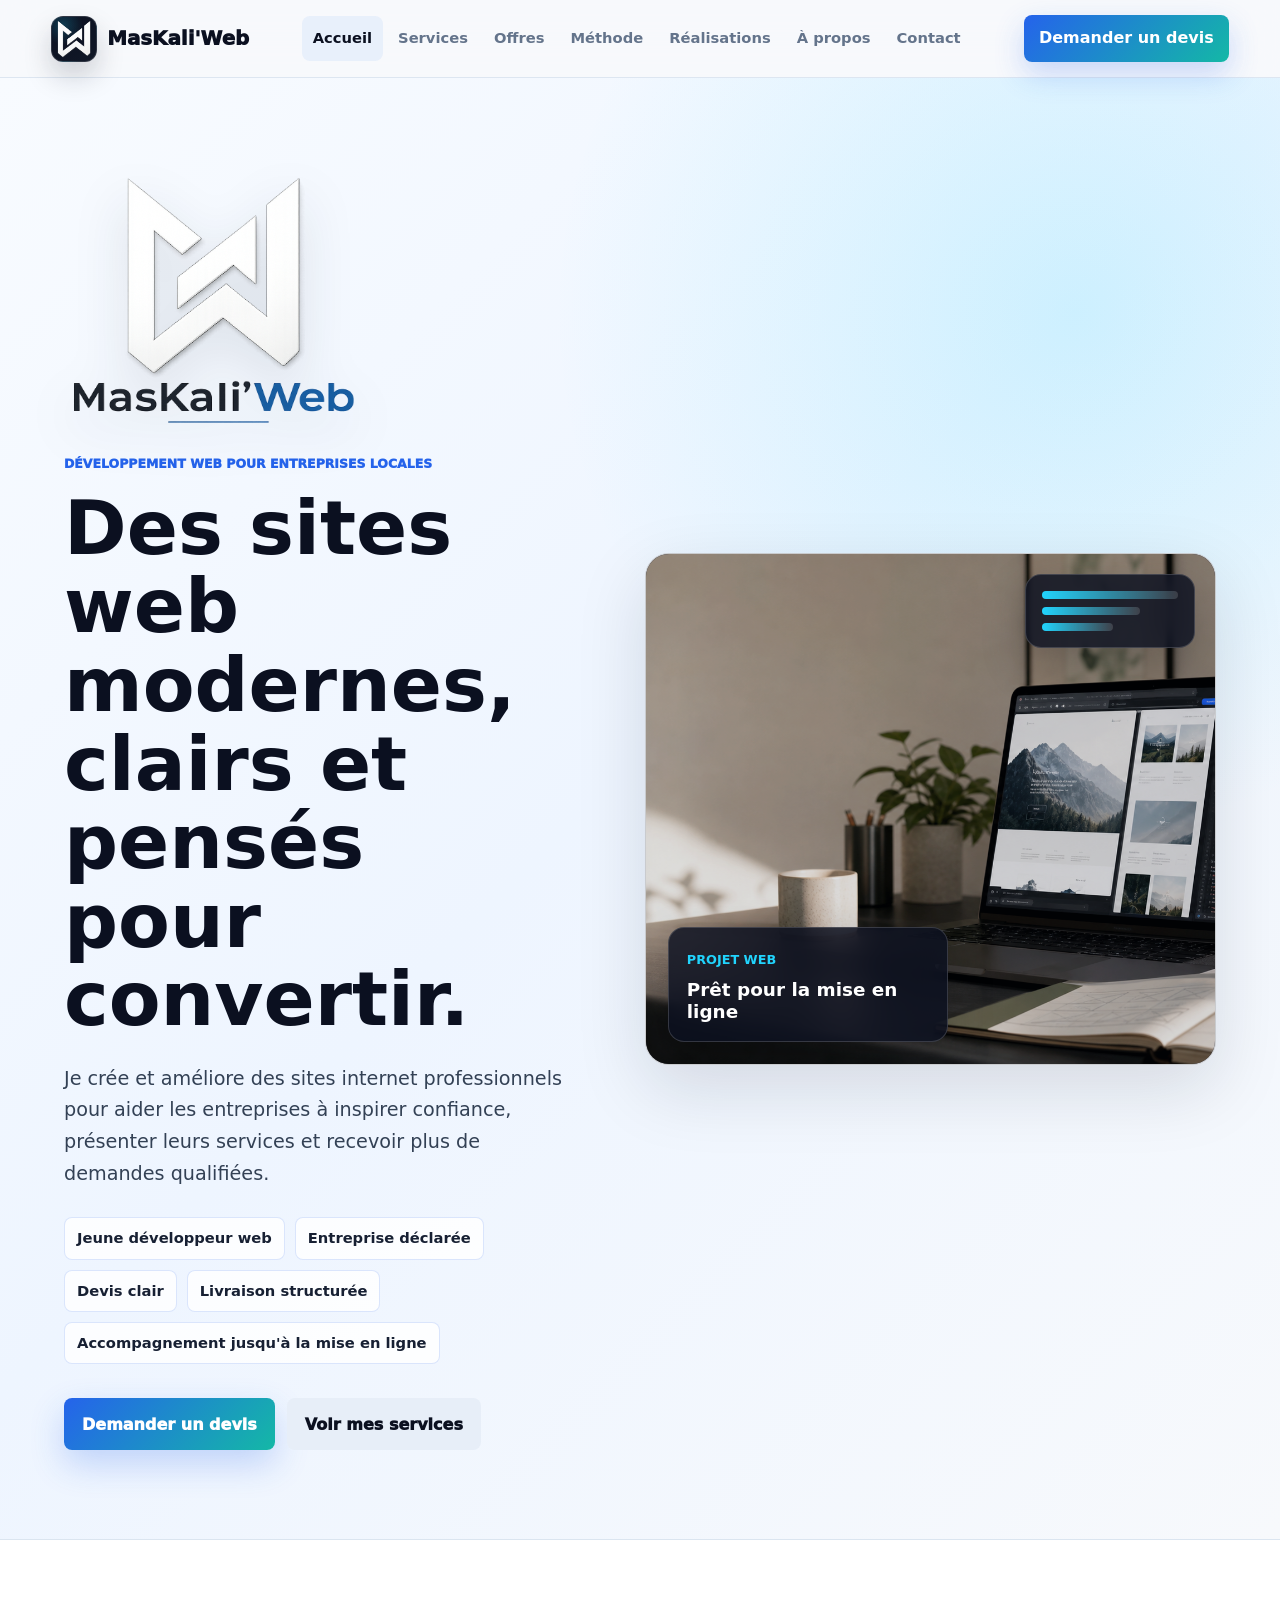
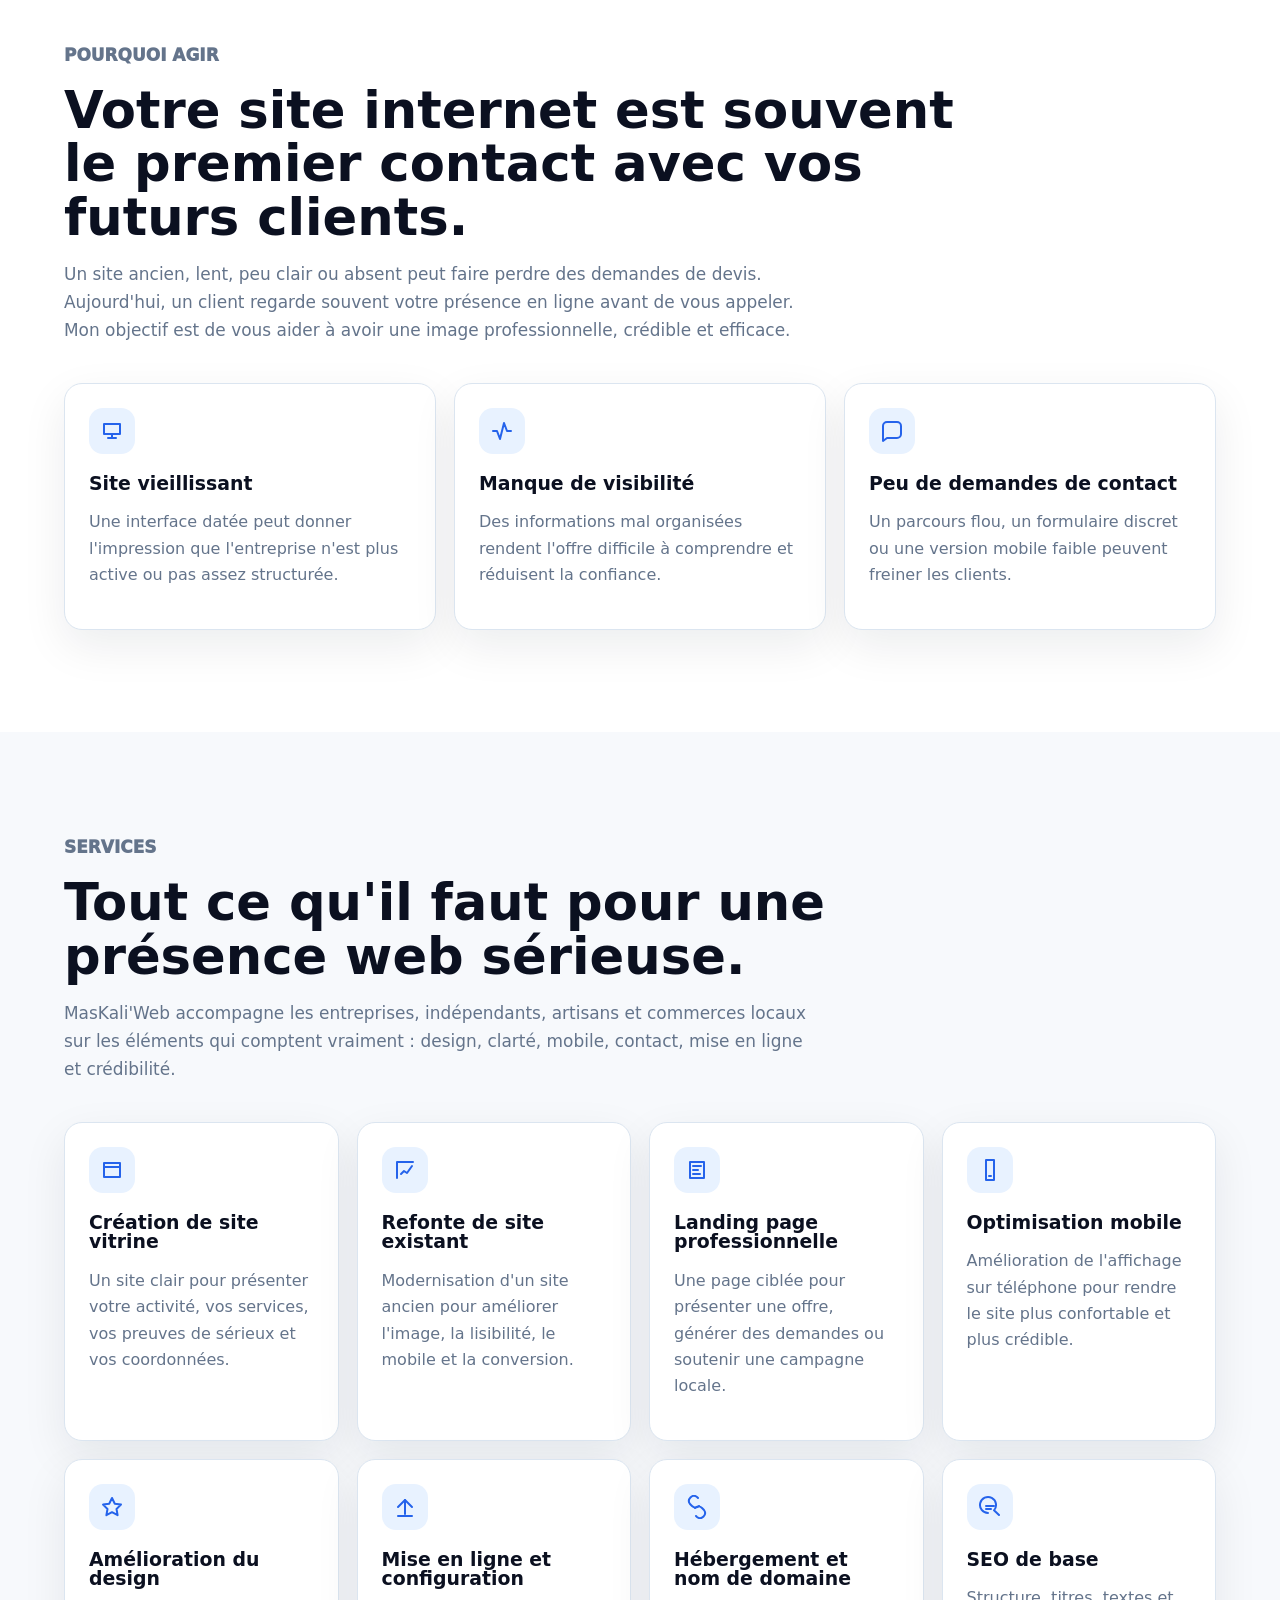
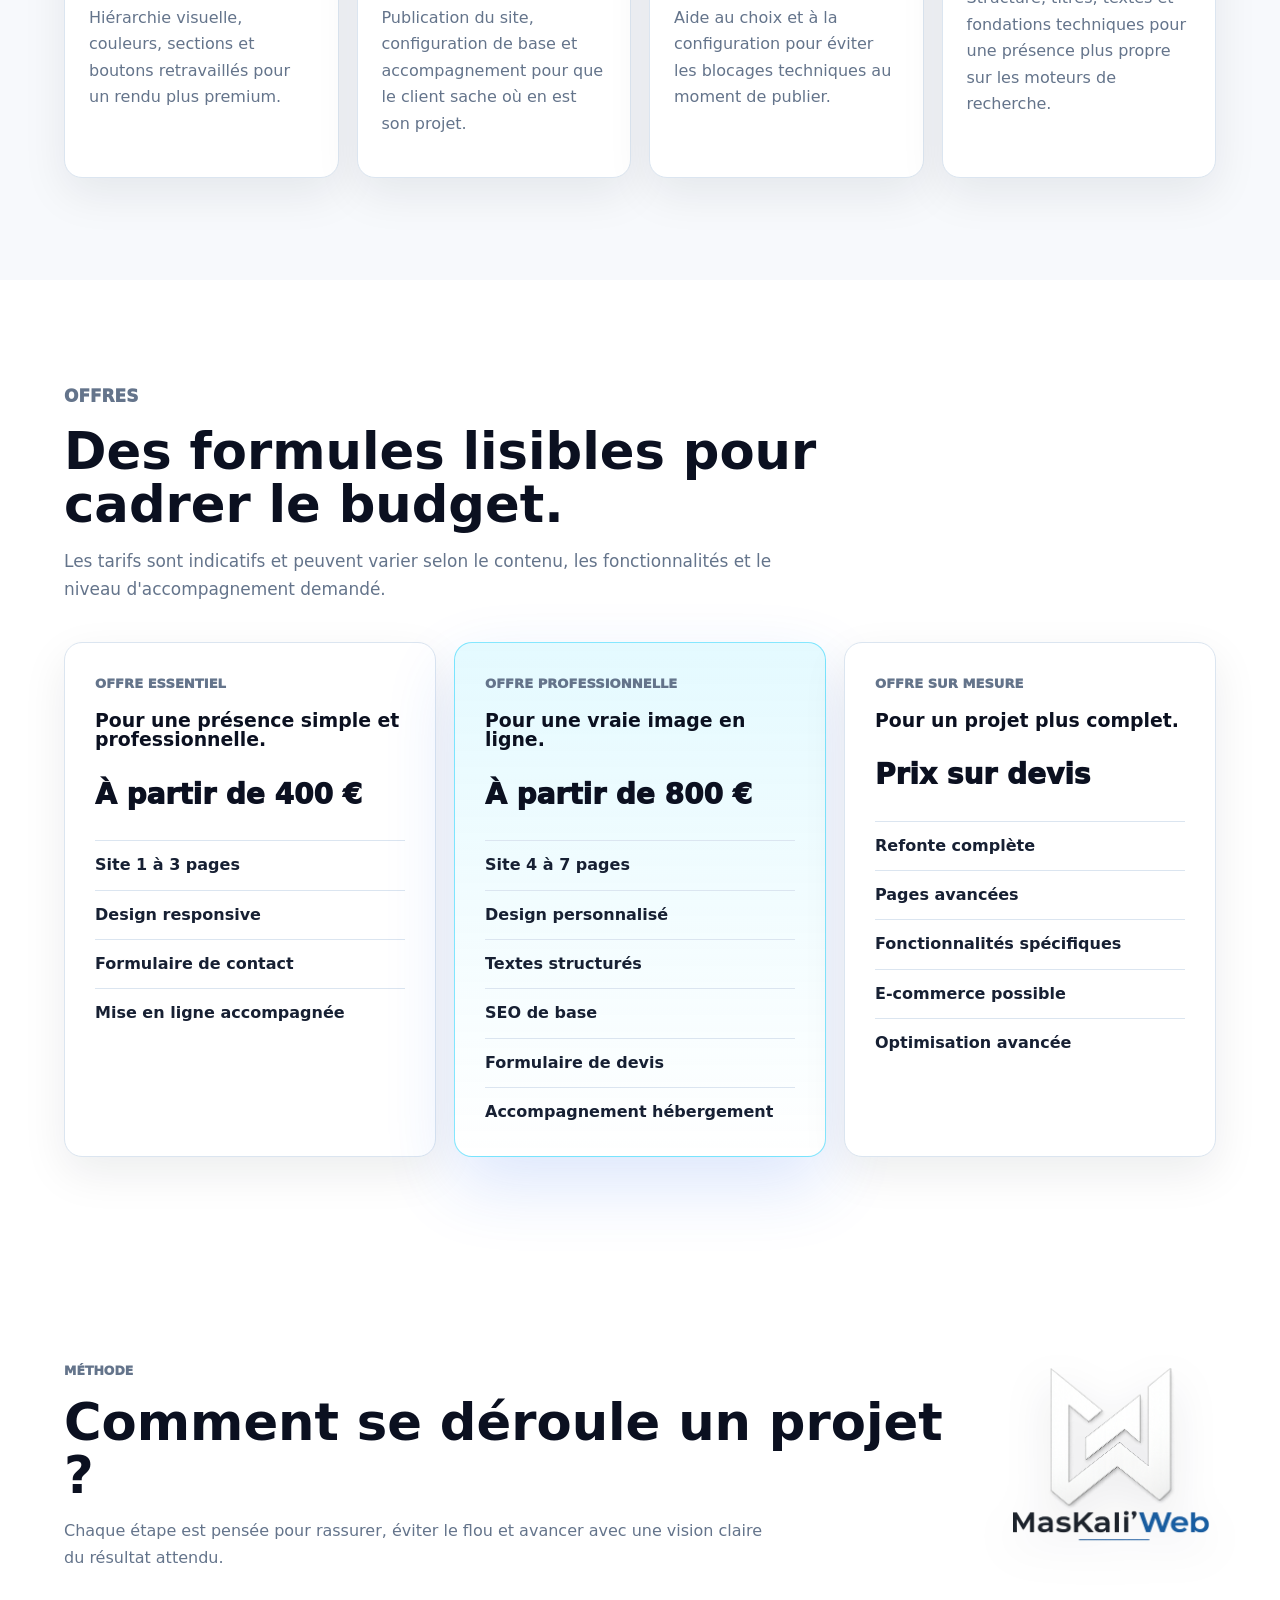
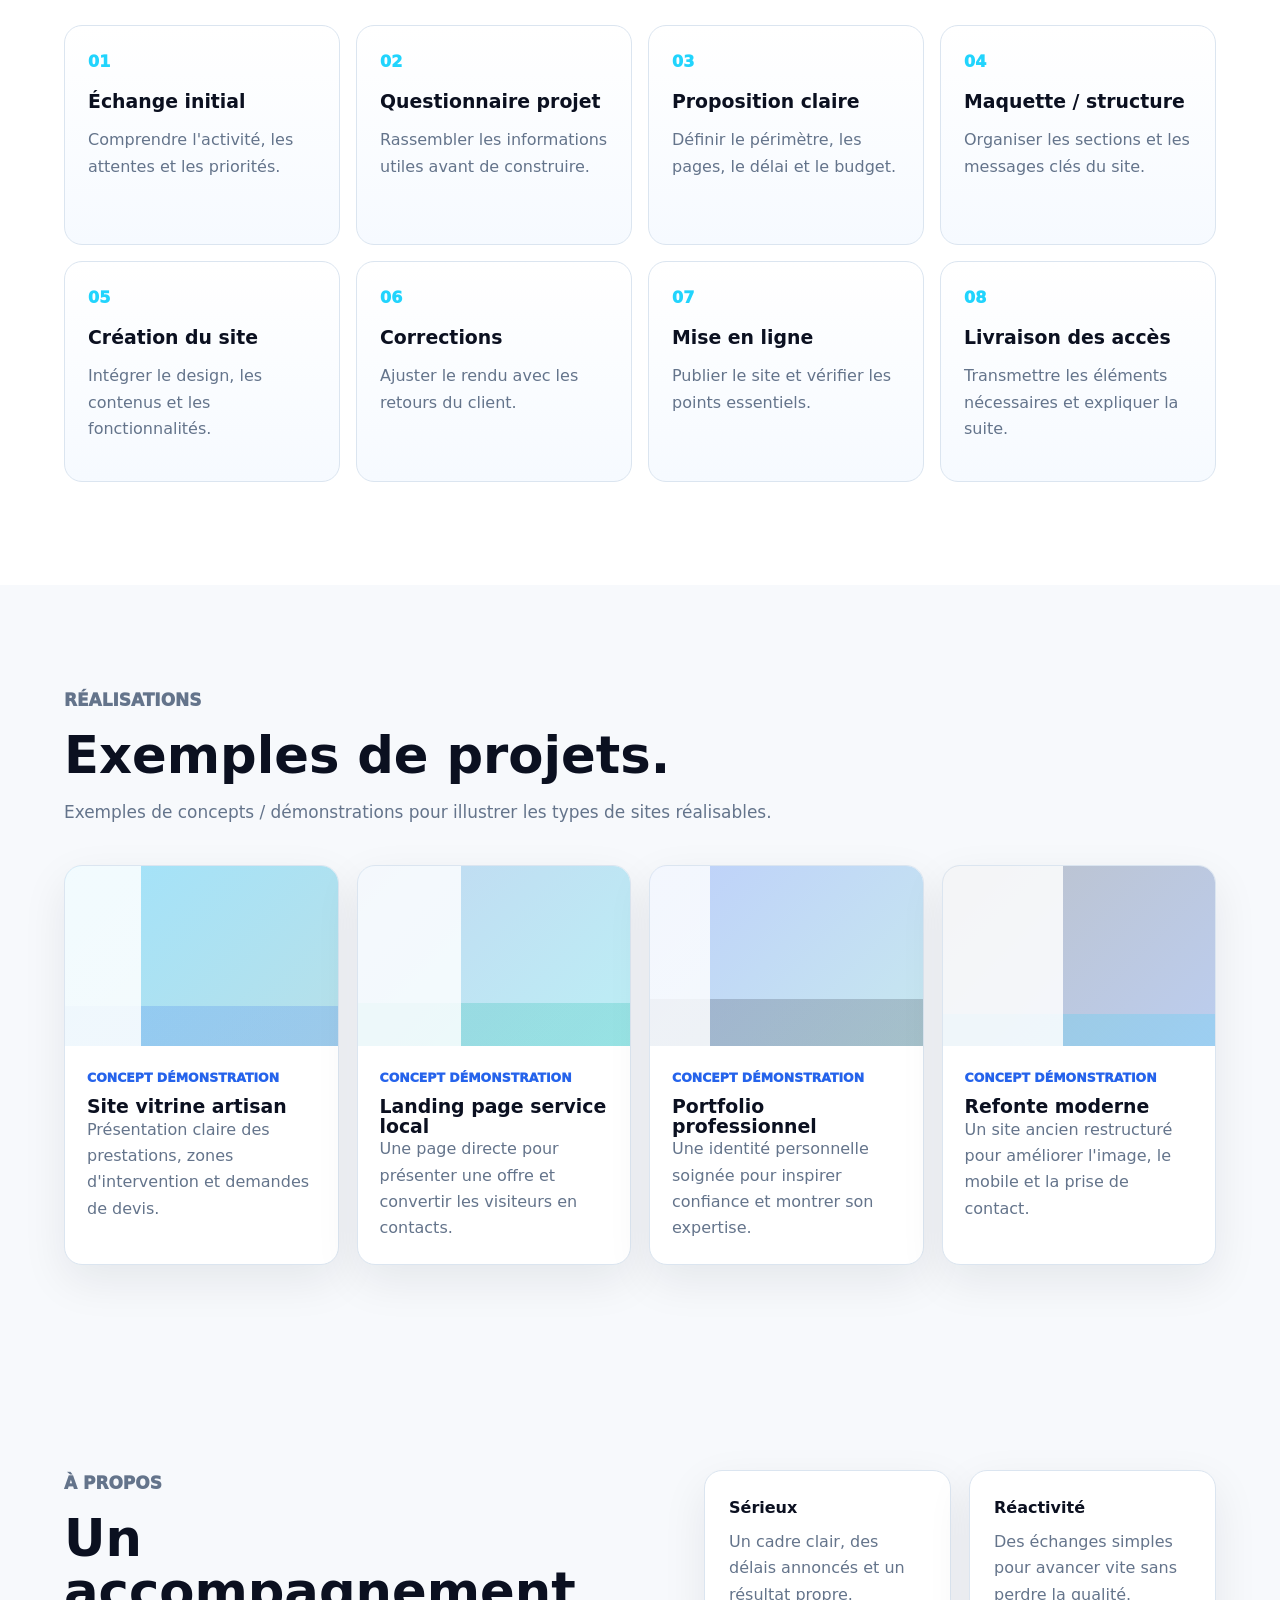
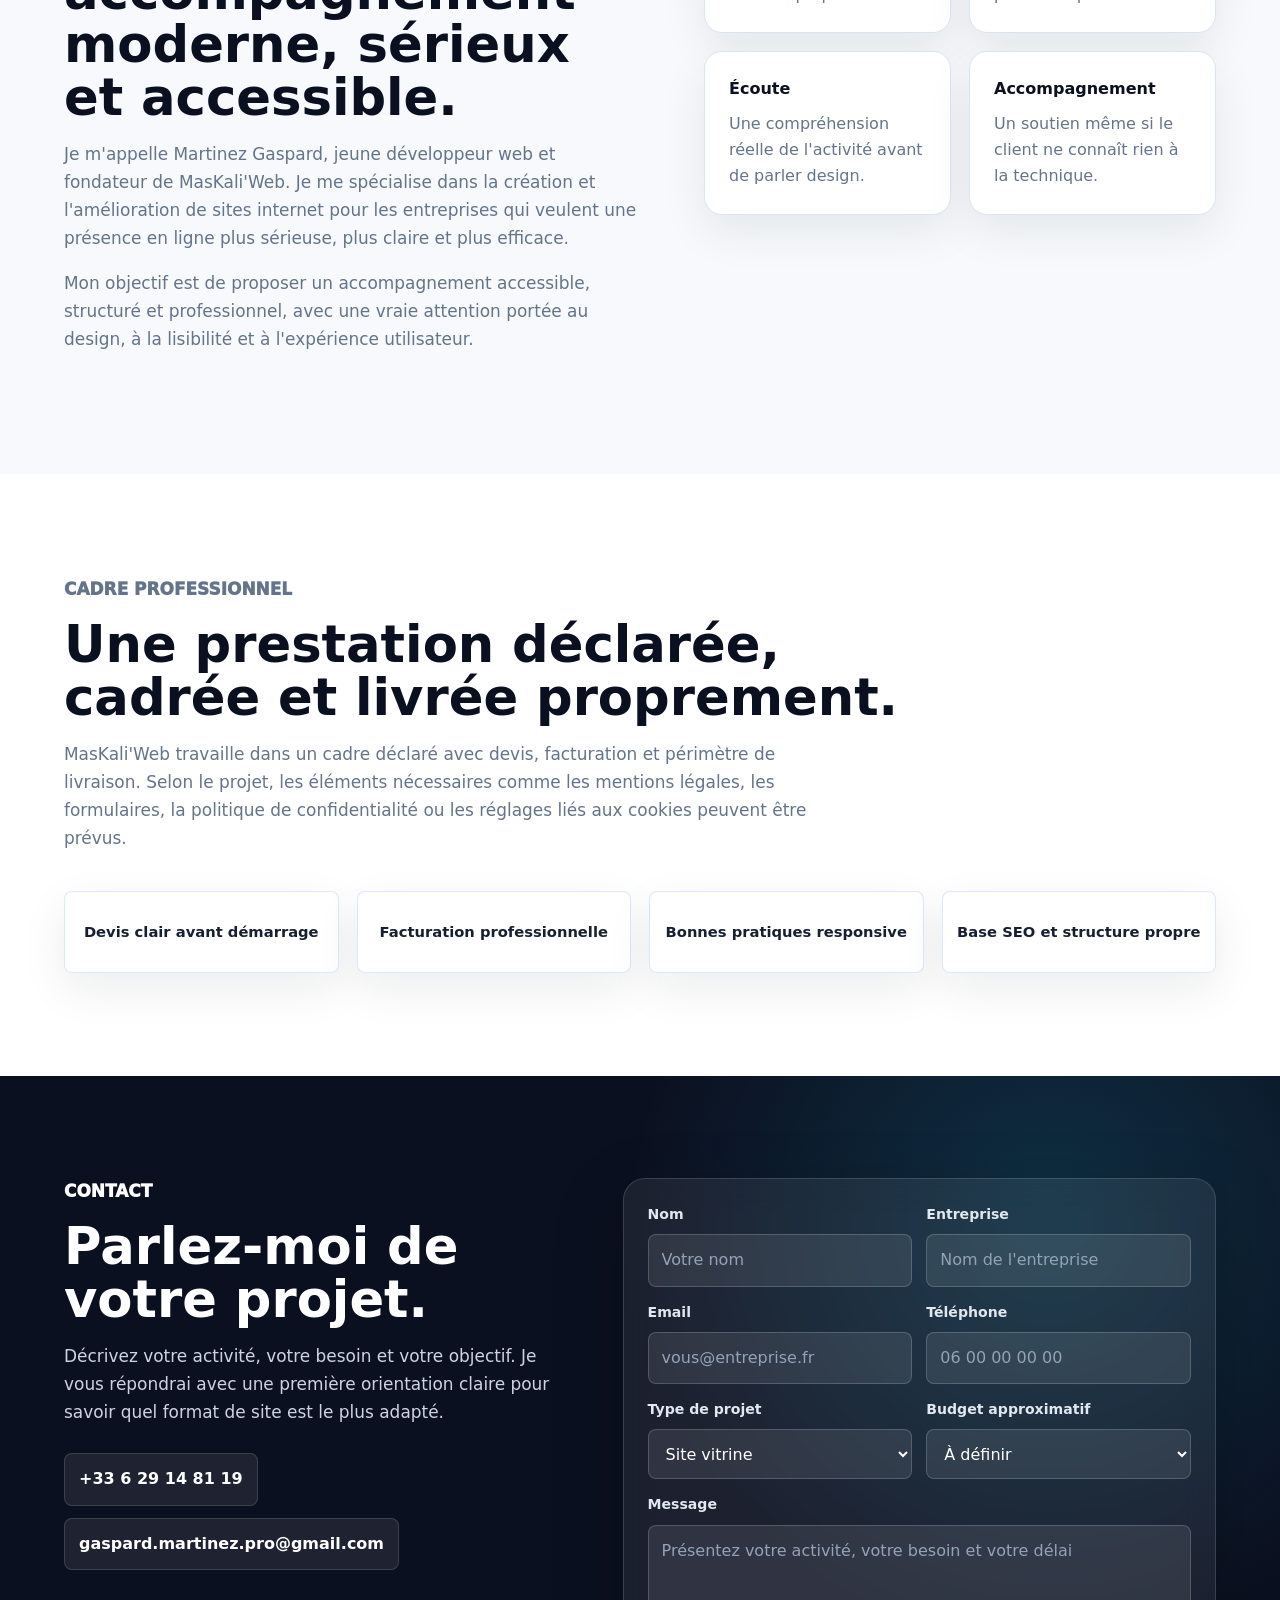
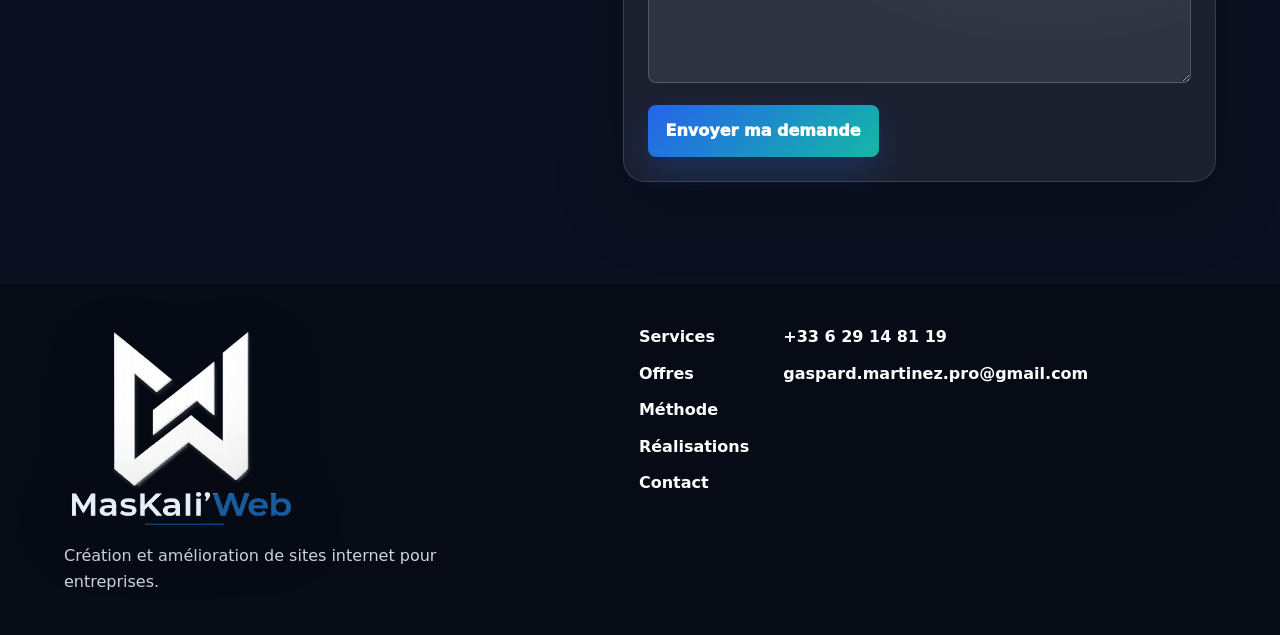
==== commit 30b8783f: "Use official MasKali Web logo" ====
--- a/index.html
+++ b/index.html
@@ -16,8 +16,9 @@
     <meta property="og:type" content="website" />
     <meta property="og:image" content="assets/hero-workspace.png" />
     <title>MasKali'Web | Sites web modernes pour entreprises</title>
-    <link rel="icon" href="assets/favicon.svg" type="image/svg+xml" />
-    <link rel="preload" href="assets/logo-maskaliweb-dark.svg" as="image" />
+    <link rel="icon" href="assets/favicon.png" type="image/png" />
+    <link rel="preload" href="assets/logo-maskaliweb-lockup.png" as="image" />
+    <link rel="preload" href="assets/logo-maskaliweb-mark.png" as="image" />
     <link rel="preload" href="assets/hero-workspace.png" as="image" />
     <link rel="stylesheet" href="styles.css" />
     <script type="application/ld+json">
@@ -42,7 +43,10 @@
 
     <header class="site-header" data-header>
       <a class="brand" href="#accueil" aria-label="MasKali'Web - accueil">
-        <img src="assets/logo-maskaliweb-dark.svg" alt="Logo MasKali'Web" />
+        <span class="brand-mark" aria-hidden="true">
+          <img src="assets/logo-maskaliweb-mark.png" alt="" />
+        </span>
+        <span class="brand-name">MasKali'Web</span>
       </a>
 
       <button class="nav-toggle" type="button" aria-label="Ouvrir le menu" aria-expanded="false" data-nav-toggle>
@@ -66,7 +70,7 @@
     <main id="contenu">
       <section class="hero" id="accueil">
         <div class="hero-content reveal">
-          <img class="hero-logo" src="assets/logo-maskaliweb-dark.svg" alt="MasKali'Web" />
+          <img class="hero-logo" src="assets/logo-maskaliweb-lockup.png" alt="Logo MasKali'Web" />
           <p class="eyebrow">Développement web pour entreprises locales</p>
           <h1>Des sites web modernes, clairs et pensés pour convertir.</h1>
           <p class="hero-copy">
@@ -245,7 +249,7 @@
               Chaque étape est pensée pour rassurer, éviter le flou et avancer avec une vision claire du résultat attendu.
             </p>
           </div>
-          <img src="assets/logo-maskaliweb-dark.svg" alt="Signature MasKali'Web" />
+          <img src="assets/logo-maskaliweb-lockup.png" alt="Signature MasKali'Web" />
         </div>
         <ol class="method-timeline">
           <li class="reveal"><span>01</span><h3>Échange initial</h3><p>Comprendre l'activité, les attentes et les priorités.</p></li>
@@ -394,7 +398,7 @@
 
     <footer class="site-footer">
       <div>
-        <img src="assets/logo-maskaliweb-light.svg" alt="Logo MasKali'Web" />
+        <img src="assets/logo-maskaliweb-lockup-light.png" alt="Logo MasKali'Web" />
         <p>Création et amélioration de sites internet pour entreprises.</p>
       </div>
       <nav aria-label="Navigation du footer">
--- a/styles.css
+++ b/styles.css
@@ -80,9 +80,40 @@
   backdrop-filter: blur(18px);
 }
 
-.brand img {
-  width: clamp(170px, 17vw, 245px);
-  height: auto;
+.brand {
+  display: inline-flex;
+  align-items: center;
+  gap: 10px;
+  min-width: 0;
+  color: var(--night);
+  font-weight: 950;
+}
+
+.brand-mark {
+  display: inline-grid;
+  place-items: center;
+  flex: 0 0 auto;
+  width: 46px;
+  height: 46px;
+  overflow: hidden;
+  border: 1px solid rgba(255, 255, 255, 0.14);
+  border-radius: 12px;
+  background:
+    radial-gradient(circle at 25% 18%, rgba(33, 212, 253, 0.22), transparent 40%),
+    linear-gradient(145deg, #0b1020, #111827);
+  box-shadow: 0 14px 28px rgba(11, 16, 32, 0.18);
+}
+
+.brand-mark img {
+  width: 39px;
+  height: 40px;
+  object-fit: contain;
+}
+
+.brand-name {
+  font-size: clamp(1.02rem, 1.8vw, 1.24rem);
+  line-height: 1;
+  white-space: nowrap;
 }
 
 .site-nav {
@@ -165,8 +196,10 @@
 }
 
 .hero-logo {
-  width: min(285px, 72vw);
-  margin-bottom: 26px;
+  display: block;
+  width: min(300px, 74vw);
+  margin: 0 0 26px;
+  filter: drop-shadow(0 18px 26px rgba(15, 23, 42, 0.12));
 }
 
 .eyebrow {
@@ -513,7 +546,8 @@
 }
 
 .method-header img {
-  width: min(250px, 44vw);
+  width: min(210px, 42vw);
+  filter: drop-shadow(0 14px 22px rgba(15, 23, 42, 0.1));
 }
 
 .method-header p {
@@ -732,8 +766,9 @@
 }
 
 .site-footer img {
-  width: 235px;
+  width: min(235px, 70vw);
   margin-bottom: 14px;
+  filter: drop-shadow(0 16px 32px rgba(0, 0, 0, 0.28));
 }
 
 .site-footer p {
@@ -840,8 +875,8 @@
     grid-template-columns: 1fr auto;
   }
 
-  .brand img {
-    width: 180px;
+  .brand-name {
+    font-size: 1.05rem;
   }
 
   .nav-toggle {
